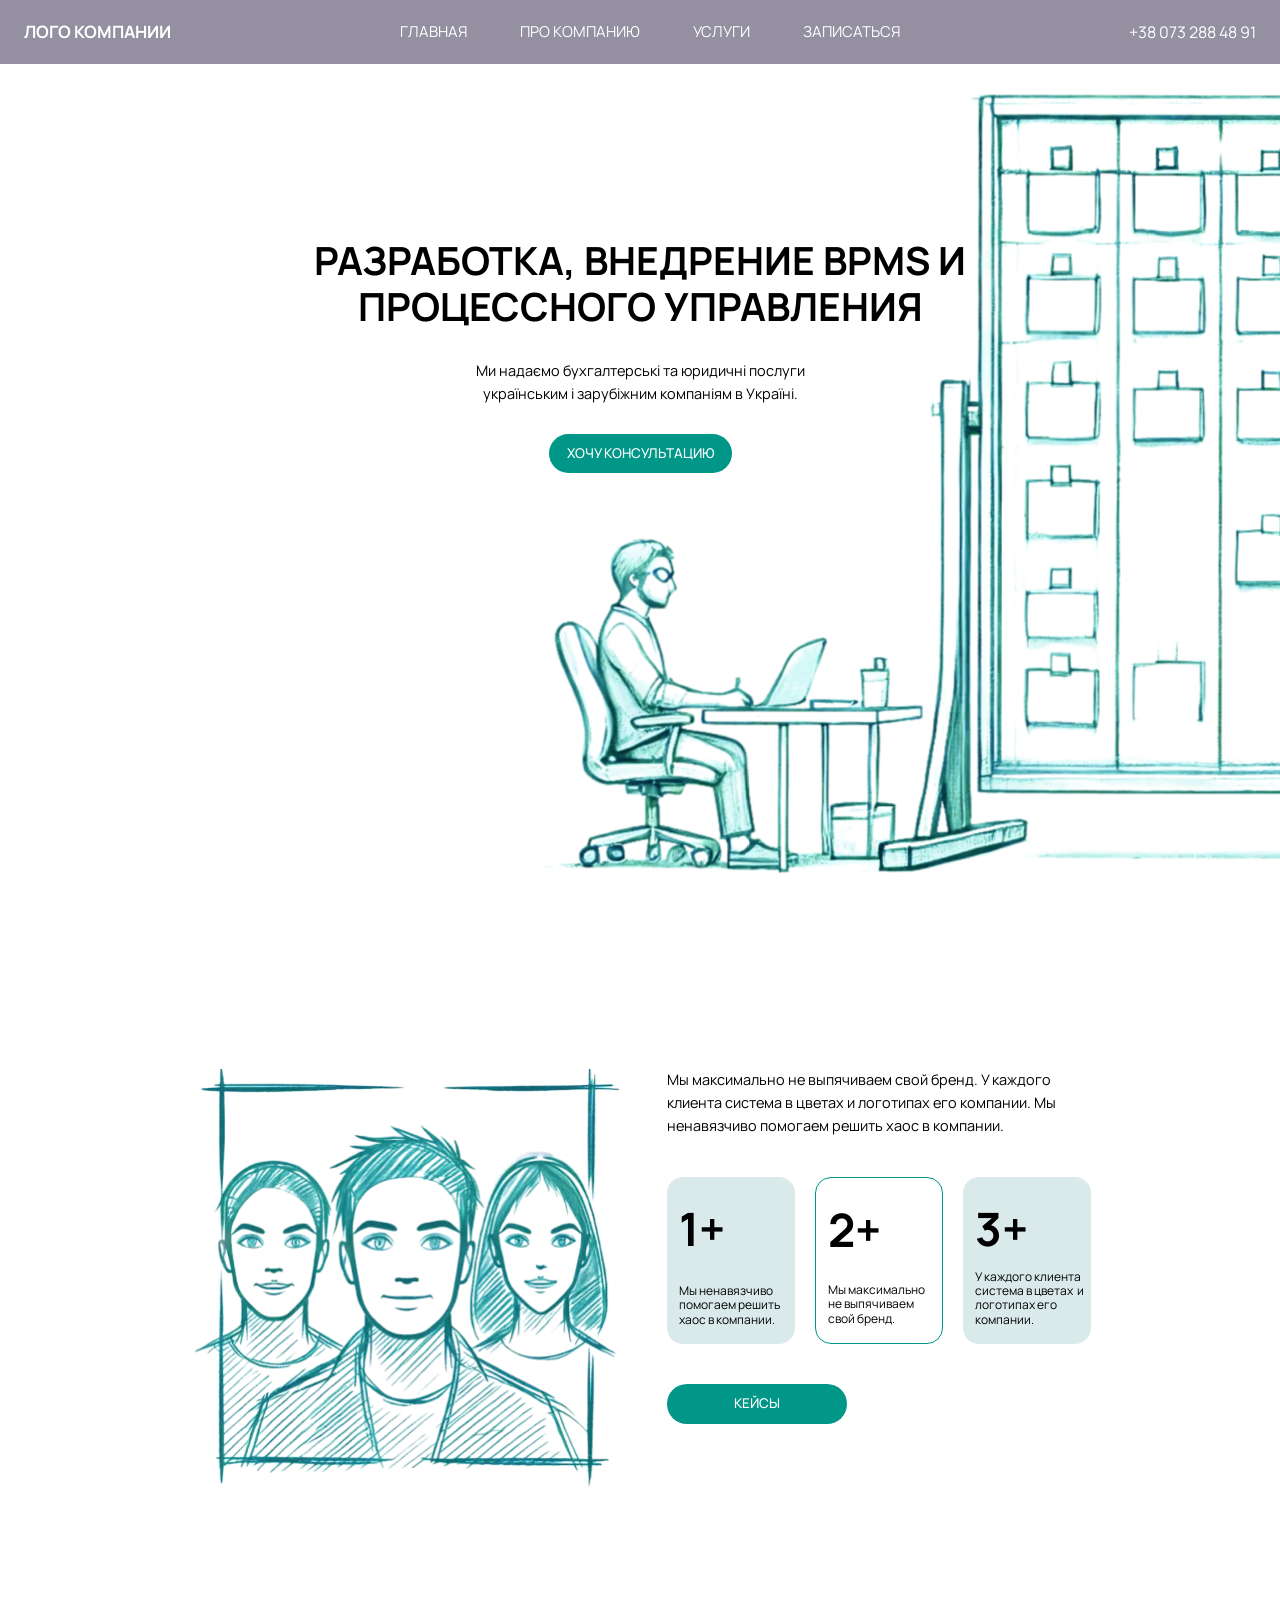
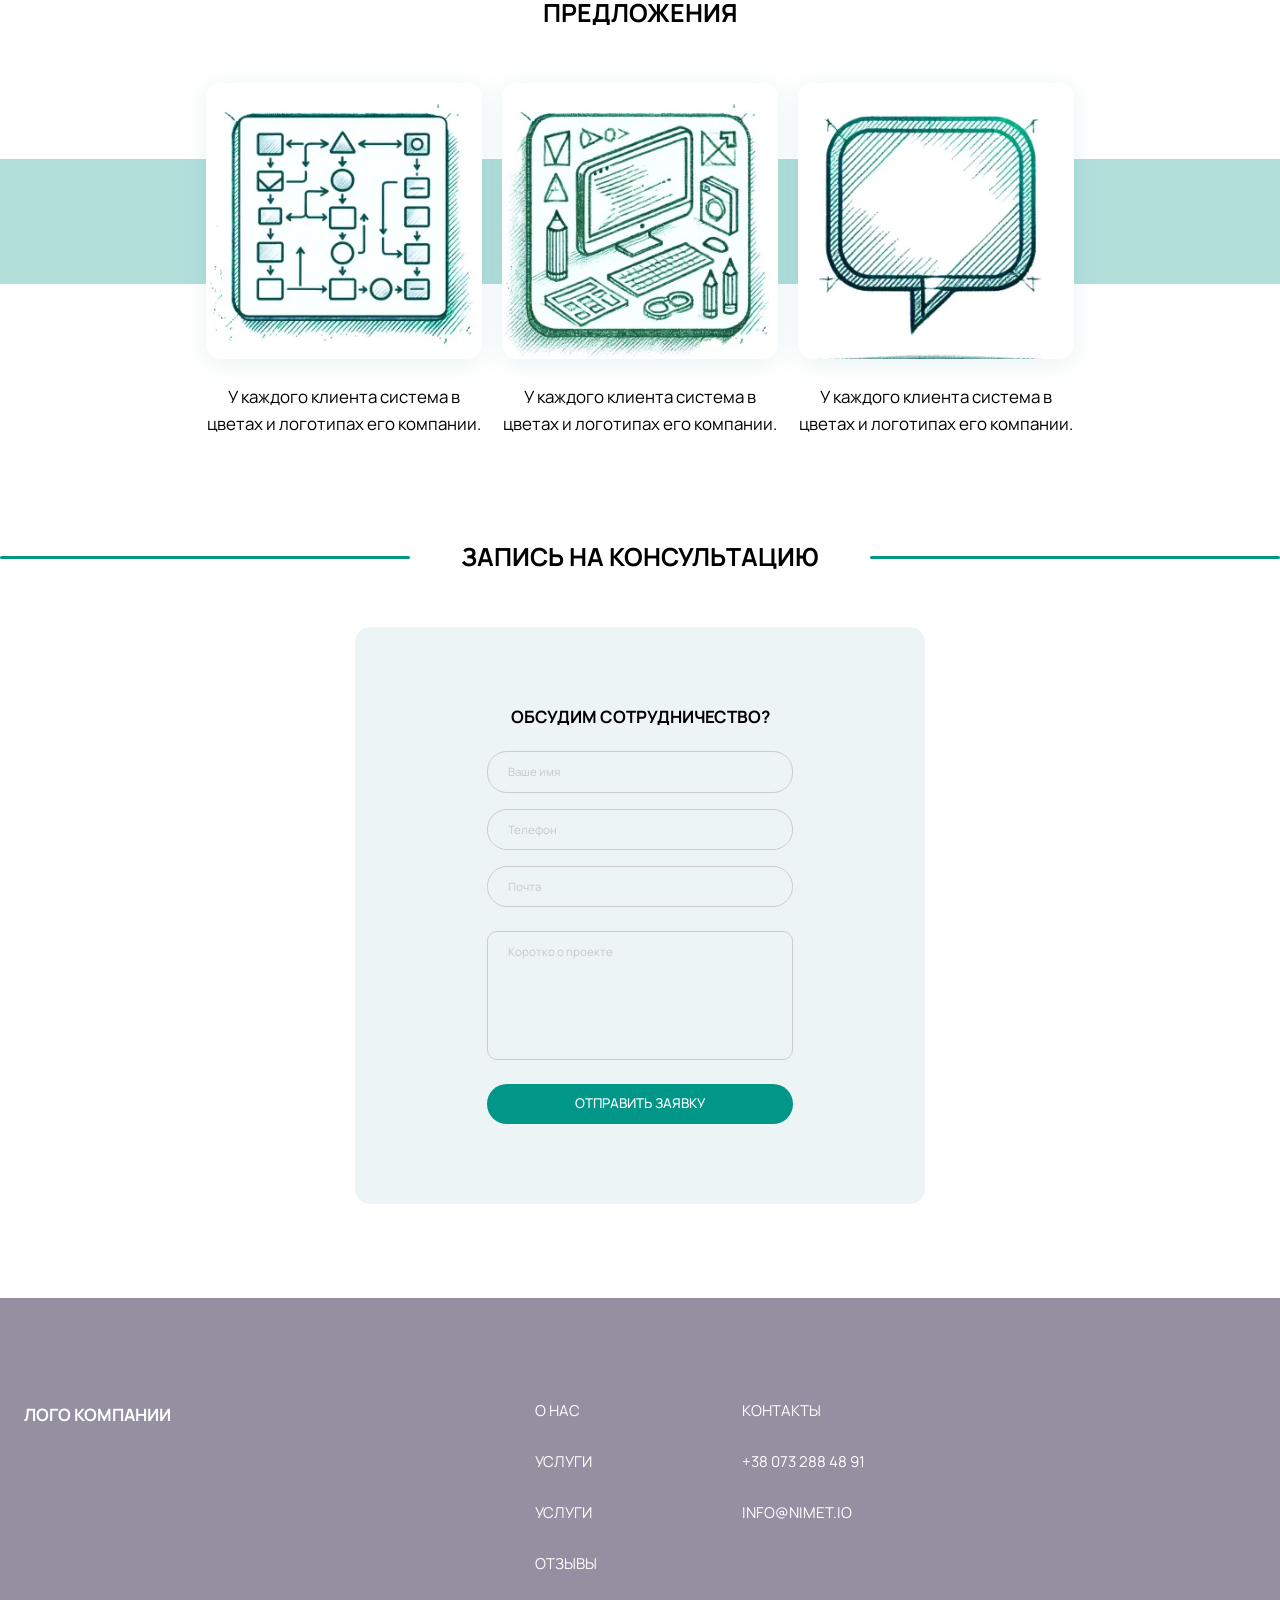
==== home.html @ 7af63a0a "Add files via upload" ====
<!DOCTYPE html>
<html lang="en">

<head>
	<title>Main</title>
	<meta charset="UTF-8">
	<meta name="format-detection" content="telephone=no">
	<style>
		body {
			opacity: 0;
		}
	</style>
	<link rel="stylesheet" href="css/style.min.css?_v=20241121204218">
	<link rel="shortcut icon" href="favicon.ico">
	<meta name="viewport" content="width=device-width, initial-scale=1.0">
</head>

<body>
	<div class="wrapper">
		<header class="header">
			<div class="header__container">
				<a href="home.html" class="header__logo">
					Лого компании
				</a>
				<div class="header__menu menu">
					<nav class="menu__body">
						<ul class="menu__list">
							<li class="menu__item"><a href="#" class="menu__link">Главная</a></li>
							<li class="menu__item"><a href="#" class="menu__link">про компанию</a></li>
							<li class="menu__item"><a href="#" class="menu__link">Услуги</a></li>
							<li class="menu__item"><a href="#" class="menu__link">Записаться</a></li>
						</ul>
						<div class="menu__contact">
							<div class="menu__title">Контакты</div>
							<a href="mailto:info@nimet.io" class="menu__email">info@nimet.io</a>
						</div>
					</nav>
				</div>
				<a data-da=".menu__contact,767.98 ,1" href="tel:380732884891" class="header__phone">
					+38 073 288 48 91
				</a>
				<button type="button" class="menu__icon icon-menu"><span></span></button>
			</div>
		</header>
		<main class="page">
			<section data-watch data-watch-once class="page__main main">
				<div class="main__container block_watch">
					<h1 class="main__title title">Разработка, внедрение BPMS и процессного управления</h1>
					<p class="main__text text">
						Ми надаємо бухгалтерські та юридичні послуги
						<span>українським і зарубіжним компаніям в Україні.</span>
					</p>
					<button type="button" class="main__button button">хочу консультацию</button>
				</div>
				<div class="main__image image_watch"></div>
			</section>
			<section class="page__about about">
				<div class="about__container">
					<h2 data-watch data-watch-once data-watch-margin="-200px" class="about__title title title--small title_watch title_watch_line">
						<span>Про компанию</span>
					</h2>
					<div class="about__body body-about">
						<div class="body-about__image">
							<img src="img/main/about/01.webp" class="body-about__picture" alt="Image">
						</div>
						<div class="body-about__content">
							<p class="body-about__text text">
								Мы максимально не выпячиваем свой бренд. У каждого клиента система в цветах и логотипах его компании. Мы ненавязчиво помогаем
								решить хаос в компании.
							</p>
							<div class="body-about__items">
								<div class="body-about__item item-about">
									<div class="item-about__value">1+</div>
									<div class="item-about__text">Мы ненавязчиво помогаем решить хаос в компании.</div>
								</div>
								<div class="body-about__item item-about item-about_border">
									<div class="item-about__value">2+</div>
									<div class="item-about__text">Мы максимально не выпячиваем свой бренд. </div>
								</div>
								<div class="body-about__item item-about">
									<div class="item-about__value">3+</div>
									<div class="item-about__text">У каждого клиента система в цветах  и логотипах его компании.</div>
								</div>
							</div>
							<button type="button" class="body-about__button button">Кейсы</button>
						</div>
					</div>
				</div>
			</section>
			<section class="page__offers offers">
				<div class="offers__container">
					<h2 data-watch data-watch-once data-watch-margin="-200px" class="offers__title title title--small title_watch"><span>предложения</span>
					</h2>
					<div class="offers__body body-offers">
						<div data-watch data-watch-once data-watch-margin="-200px" class="body-offers__item body-offers_watch body-offers_watch_1">
							<div class="body-offers__image">
								<img src="img/main/offers/01.webp" class="body-offers__picture" alt="Image">
							</div>
							<p class="body-offers__text text">
								У каждого клиента система в цветах и логотипах его компании.
							</p>
						</div>
						<div data-watch data-watch-once data-watch-margin="-200px" class="body-offers__item body-offers_watch body-offers_watch_2">
							<div class="body-offers__image body-offers__line">
								<img src="img/main/offers/02.webp" class="body-offers__picture" alt="Image">
							</div>
							<p class="body-offers__text text">
								У каждого клиента система в цветах и логотипах его компании.
							</p>
						</div>
						<div data-watch data-watch-once data-watch-margin="-200px" class="body-offers__item body-offers_watch body-offers_watch_3">
							<div class="body-offers__image">
								<img src="img/main/offers/03.webp" class="body-offers__picture" alt="Image">
							</div>
							<p class="body-offers__text text">
								У каждого клиента система в цветах и логотипах его компании.
							</p>
						</div>
					</div>
				</div>
			</section>
			<div class="page__consultation consultation">
				<div class="consultation__container">
					<h2 data-watch data-watch-once data-watch-margin="-200px" class="consultation__title title title--small title_watch title_watch_line">
						<span>зАПИСЬ НА
							КОНСУЛЬТАЦИЮ</span>
					</h2>
					<form data-no-validate data-ajax action="sendmail/sendmail.php" method="POST" class="consultation__form form-consultation">
						<h4 class="form-consultation__title">ОБСУДИМ cотрудничество?</h4>
						<input autocomplete="off" type="text" name="form[text]" placeholder="Ваше имя" class="form-consultation__input form-consultation__input_name input" required>
						<input autocomplete="off" type="tel" name="form[tel]" placeholder="Телефон" class="form-consultation__input input" required oninput="this.value = this.value.replace(/[^0-9+\-\(\)\s]/g, '')">
						<input autocomplete="off" type="email" name="form[email]" placeholder="Почта" required class="form-consultation__input form-consultation__input_email input">
						<textarea autocomplete="off" name="form[textarea]" placeholder="Коротко о проекте" class="form-consultation__input form-consultation__input_textarea input" required></textarea>
						<button type="submit" class="form-consultation__button button button--fw">
							<span class="form-consultation__button_pc">Отправить заявку</span>
							<span class="form-consultation__button_mob">кейсы</span>
						</button>
					</form>
					<div class="consultation__image">
						<img src="img/main/consultation/01.webp" class="consultation__picture" alt="Image">
					</div>
				</div>
			</div>
		</main>
		<footer class="footer">
			<div class="footer__container">
				<div class="footer__logo logo-footer">
					<a href="home.html" class="logo-footer__link">
						Лого компании
					</a>
				</div>
				<div class="footer__body">
					<div class="footer__items">
						<ul class="footer__list">
							<li class="footer__item"><a href="#" class="footer__link">О НАС</a></li>
							<li class="footer__item"><a href="#" class="footer__link">Услуги</a></li>
							<li class="footer__item"><a href="#" class="footer__link">Услуги</a></li>
							<li class="footer__item"><a href="#" class="footer__link">Отзывы</a></li>
						</ul>
					</div>
					<div class="footer__contact">
						<div class="footer__title">Контакты</div>
						<a href="tel:380732884891" class="footer__phone">+38 073 288 48 91</a>
						<a href="mailto:info@nimet.io" class="footer__email">info@nimet.io</a>
					</div>
				</div>
		</footer>
	</div>
	<script src="js/app.min.js?_v=20241121204218"></script>
	<script type="text/javascript">
		(function(d, s, u, e, p) {
			p = d.getElementsByTagName(s)[0], e = d.createElement(s), e.async = 1, e.src = u, p.parentNode.insertBefore(e, p);
		})(document, 'script', 'https://script.ringostat.com/v4/3a/3a6b6ccd4bcc8a1d8ac01cf2b8490607c4718f3a.js');
		var pw = function() {
			if (typeof(ringostatAnalytics) === "undefined") {
				setTimeout(pw, 100);
			} else {
				ringostatAnalytics.sendHit('pageview');
			}
		};
		pw();
	</script>
</body>

</html>
---- css/style.min.css ----
@import url(https://fonts.googleapis.com/css?family=Manrope:regular,500,700);*{padding:0;margin:0;border:0}*,*::after,*::before{box-sizing:border-box}*::after,*::before{display:inline-block}body,html{height:100%;min-width:320px}body{color:#000;line-height:1.2;font-family:Manrope,sans-serif;font-size:.9375rem;-ms-text-size-adjust:100%;-moz-text-size-adjust:100%;-webkit-text-size-adjust:100%;-webkit-font-smoothing:antialiased;-moz-osx-font-smoothing:grayscale}button,input,textarea{font-family:Manrope,sans-serif;font-size:inherit;line-height:inherit;color:inherit;background-color:rgba(0,0,0,0)}input,textarea{width:100%}label{display:inline-block}button,option,select{cursor:pointer}a{display:inline-block;color:inherit;text-decoration:none}ul li{list-style:none}img{vertical-align:top}h1,h2,h3,h4,h5,h6{font-weight:inherit;font-size:inherit}body{transition:opacity .01s}.lock body{overflow:hidden;touch-action:none;-ms-scroll-chaining:none;overscroll-behavior:none}.loaded body{opacity:1}.wrapper{min-height:100%;display:flex;flex-direction:column;overflow:hidden}@supports (overflow:clip){.wrapper{overflow:clip}}.wrapper>main{flex:1 1 auto}.wrapper>*{min-width:0}[class*=__container]{max-width:116rem;margin:0 auto;padding:0 1.5rem}[class*="--gc"]{display:grid;min-width:0;grid-template-columns:1.5rem 1fr minmax(auto,113rem) 1fr 1.5rem}[class*="--gc"]>*{min-width:0;grid-column:3/4}.button{display:inline-flex;justify-content:center;align-items:center;min-width:11.25rem;font-weight:500;line-height:1;text-transform:uppercase;text-align:center;white-space:nowrap;color:#fff;border-radius:6.25rem;background-color:#009688;padding:.8125rem 1.125rem;transition:background-color .3s}.button:hover{background-color:#004741}.button--fw{width:100%}input[type=email],input[type=tel],input[type=text],textarea{-webkit-appearance:none;appearance:none}.input{display:block;width:100%;border-radius:1.25rem;line-height:1.1538461538;border:1px solid #cdcdcd;caret-color:inherit;color:#000;padding:.8125rem 2rem .8125rem 1.25rem;transition:border .3s}.input::-webkit-input-placeholder{color:#c8c8c8}.input:-ms-input-placeholder{color:#c8c8c8}.input::-ms-input-placeholder{color:#c8c8c8}.input::placeholder{color:#c8c8c8}.input:hover{border:1px solid #009688}.input:hover::-webkit-input-placeholder{color:#009688}.input:hover:-ms-input-placeholder{color:#009688}.input:hover::-ms-input-placeholder{color:#009688}.input:hover::placeholder{color:#009688}.input:active,.input:focus{outline:1px solid #009688}.input[placeholder]:not([data-placeholder-nohiden])::-webkit-input-placeholder{-webkit-transition:opacity .3s ease 0s,color .3s ease 0s;transition:opacity .3s ease 0s,color .3s ease 0s}.input[placeholder]:not([data-placeholder-nohiden]):-ms-input-placeholder{-ms-transition:opacity .3s ease 0s,color .3s ease 0s;transition:opacity .3s ease 0s,color .3s ease 0s}.input[placeholder]:not([data-placeholder-nohiden])::-ms-input-placeholder{-ms-transition:opacity .3s ease 0s,color .3s ease 0s;transition:opacity .3s ease 0s,color .3s ease 0s}.input[placeholder]:not([data-placeholder-nohiden])::placeholder{transition:opacity .3s ease 0s,color .3s ease 0s}.input[placeholder]:not([data-placeholder-nohiden]):focus::-webkit-input-placeholder{opacity:0}.input[placeholder]:not([data-placeholder-nohiden]):focus:-ms-input-placeholder{opacity:0}.input[placeholder]:not([data-placeholder-nohiden]):focus::-ms-input-placeholder{opacity:0}.input[placeholder]:not([data-placeholder-nohiden]):focus::placeholder{opacity:0}textarea.input{resize:none;border-radius:.625rem}.icon-menu{display:none}.ibg{width:100%;height:100%;-o-object-fit:cover;object-fit:cover}.ibg--top{-o-object-position:top;object-position:top}.ibg--bottom{-o-object-position:bottom;object-position:bottom}.ibg--left{-o-object-position:left;object-position:left}.ibg--right{-o-object-position:right;object-position:right}.ibg--contain{-o-object-fit:contain;object-fit:contain}.title{font-weight:700;text-transform:uppercase;text-align:center;color:#000}.title_watch span{opacity:0;transition:opacity .4s ease-out 0s}.title_watch_line span{transition:opacity .4s ease-out .2s}.title_watch_line::after,.title_watch_line::before{width:0;transition:width .6s ease-out}.loaded .title_watch._watcher-view span{opacity:1}.loaded ._watcher-view .block_watch{-webkit-animation:animation-opacity .6s ease-out .4s forwards;animation:animation-opacity .6s ease-out .4s forwards}.loaded ._watcher-view .image_watch{-webkit-animation:animation-opacity .8s ease-out .2s forwards;animation:animation-opacity .8s ease-out .2s forwards}.body-offers_watch_1{position:relative;z-index:1}.loaded .body-offers_watch_1._watcher-view{-webkit-animation:animation-opacity .4s ease-out 0s forwards;animation:animation-opacity .4s ease-out 0s forwards}.loaded .body-offers_watch_2._watcher-view{-webkit-animation:animation-opacity .4s ease-out .2s forwards;animation:animation-opacity .4s ease-out .2s forwards}.body-offers_watch_3{position:relative;z-index:1}.loaded .body-offers_watch_3._watcher-view{-webkit-animation:animation-opacity .4s ease-out .4s forwards;animation:animation-opacity .4s ease-out .4s forwards}@-webkit-keyframes animation-opacity{0%{opacity:0}100%{opacity:1}}@keyframes animation-opacity{0%{opacity:0}100%{opacity:1}}.text{text-align:center;color:#000}.our-cases{position:relative;margin-top:4rem}.our-cases__container{max-width:93.25rem}.item-our-cases{display:flex;align-items:center}.item-our-cases::before{content:"";position:absolute;width:100%;left:0;background:#edf4f5;z-index:-1}.item-our-cases__title{position:relative;text-align:start;padding-bottom:.625rem}.item-our-cases__title::before{content:"";position:absolute;width:75.685%;height:.1875rem;bottom:0;left:0;background:#009688}.item-our-cases__name{line-height:1.58678;color:#000}.item-our-cases__text{max-width:17.9375rem;line-height:1.58678;color:#000}.our-partners{position:relative;margin-top:4rem}.our-partners__body{display:grid;grid-template-columns:repeat(auto-fit,minmax(25rem,1fr))}.our-partners__image{position:relative;padding-top:40.5660377358%}.our-partners__picture{position:absolute;width:100%;height:100%;top:0;left:0;-o-object-fit:cover;object-fit:cover}.header{z-index:10;position:fixed;width:100%;top:0;left:0;background:#9490a1}.header__container{min-height:4rem;display:flex;align-items:center;justify-content:space-between;gap:1.5rem;padding-top:1.25rem;padding-bottom:1.25rem}.header__logo{z-index:2;position:relative;white-space:nowrap;font-weight:700;font-size:1.0625rem;line-height:1.17647;text-transform:uppercase;color:#fff}.header__phone{white-space:nowrap;font-size:1rem;line-height:1.40625;text-transform:uppercase;color:#fff;transition:color .3s}.header__phone:hover{color:#05ffe8}.menu__list{display:flex;align-items:center;justify-content:center;flex-wrap:wrap;row-gap:.5rem}.menu__link{font-size:.9375rem;line-height:1.4666666667;text-transform:uppercase;color:#fff;transition:color .3s}.menu__link:hover{color:#05ffe8}.menu__contact{display:none}.menu__title{font-size:.9375rem;line-height:.7333333333;text-transform:uppercase;color:#000}.menu__email{font-size:.9375rem;line-height:.7333333333;text-transform:uppercase;color:#000;transition:color .3s}.menu__email:hover{color:#05ffe8}.footer{background:#9490a1;padding-top:6.6875rem}.footer__container{display:flex;align-items:flex-start}.footer__logo{white-space:nowrap;font-weight:700;font-size:1.0625rem;line-height:1.17647;text-transform:uppercase;color:#fff}.footer__body{display:flex;align-items:flex-start}.footer__list{display:flex;flex-direction:column;gap:2.5rem}.footer__item{line-height:.7333333333}.footer__link{font-size:.9375rem;text-transform:uppercase;color:#fff;line-height:.7333333333;transition:color .3s}.footer__link:hover{color:#05ffe8}.footer__contact{display:flex;flex-direction:column;gap:2.5rem}.footer__title{font-size:.9375rem;text-transform:uppercase;color:#fff;line-height:.7333333333}.footer__phone{font-size:.9375rem;text-transform:uppercase;color:#fff;line-height:.7333333333;transition:color .3s}.footer__phone:hover{color:#05ffe8}.footer__email{font-size:.9375rem;text-transform:uppercase;color:#fff;line-height:.7333333333;transition:color .3s}.footer__email:hover{color:#05ffe8}.main{position:relative;margin-top:4rem}.main__image{opacity:0;position:absolute;bottom:0;background:url(../img/main/main/bg.webp) no-repeat center center/cover}.main__container{opacity:0;z-index:2;position:relative;display:flex;flex-direction:column;align-items:center}.main__title{max-width:54.375rem}.main__text{max-width:22.3125rem}.about{position:relative}.about__container{max-width:59.75rem}.about__title{display:flex;justify-content:center;align-items:center}.about__title::after,.about__title::before{position:absolute;content:"";height:.1875rem;border-radius:.125rem;background-color:#009688;z-index:-1}.about__title._watcher-view::after,.about__title._watcher-view::before{width:33.854%}.about__title::before{left:0}.about__title::after{right:0}.body-about{display:flex}.body-about__image{position:relative}.body-about__picture{position:absolute;width:100%;height:100%;top:0;left:0;-o-object-fit:contain;object-fit:contain}.body-about__text:not(:last-child){margin-bottom:2.5rem}.body-about__items{display:flex}.body-about__items:not(:last-child){margin-bottom:2.5rem}.item-about{flex:0 1 8rem;min-height:10.3125rem;display:flex;flex-direction:column;justify-content:space-between;border-radius:1rem;background-color:#daeaeb;padding:1.5rem .4375rem 1.0625rem .75rem;transition:background-color .3s}.item-about:hover{background-color:#009688}.item-about:hover .item-about__value{color:#fff}.item-about:hover .item-about__text{color:#fff}.item-about_border{background-color:#fff;border:1px solid #009688}.item-about__value{font-weight:700;font-size:2.875rem;text-transform:uppercase;color:#000;transition:color .3s}.item-about__value:not(:last-child){margin-bottom:.8125rem}.item-about__text{font-size:.75rem;color:#000;transition:color .3s}.offers{position:relative}.offers__container{max-width:59.75rem}.body-offers{display:flex;justify-content:center;flex-wrap:wrap;-webkit-column-gap:1.25rem;-moz-column-gap:1.25rem;column-gap:1.25rem;row-gap:2.5rem}.body-offers__item{opacity:0;flex:0 0 17.25rem}.body-offers__image{border-radius:.9375rem;box-shadow:0 4px 27px 0 rgba(0,150,136,.1)}.body-offers__line{display:flex;align-items:center}.body-offers__line::after,.body-offers__line::before{content:"";position:absolute;width:50%;height:7.8125rem;background-color:#b3dfdb;z-index:-1}.body-offers__line::after{right:0}.body-offers__line::before{left:0}.body-offers__picture{width:17.25rem;height:17.25rem;border-radius:.9375rem}.body-offers__text{line-height:1.2}.consultation{position:relative}.consultation__container{max-width:38.625rem}.consultation__title{display:flex;justify-content:center;align-items:center}.consultation__title::after,.consultation__title::before{position:absolute;content:"";height:.1875rem;border-radius:.125rem;background-color:#009688;z-index:-1}.consultation__title._watcher-view::after,.consultation__title._watcher-view::before{width:32%}.consultation__title::before{left:0}.consultation__title::after{right:0}.consultation__image{display:none}.form-consultation{max-width:35.625rem;display:flex;flex-direction:column;align-items:center;border-radius:.9375rem;background:#edf4f5;padding:5rem 2.5rem}.form-consultation__title{font-weight:700;line-height:1.2;text-transform:uppercase;text-align:center;color:#000}@media (min-width:29.99875em){.body-about__items{flex-wrap:wrap}}@media (min-width:47.99875em){.text{line-height:1.58678}.item-our-cases__image{flex:0 1 45.25rem;position:relative;padding-top:32.8947368421%}.item-our-cases__picture{position:absolute;width:100%;height:100%;top:0;left:0;-o-object-fit:cover;object-fit:cover;border-radius:1.25rem}.item-our-cases__body{flex:0 1 34.375rem}.our-partners__title{display:flex;justify-content:center;align-items:center}.our-partners__title::after,.our-partners__title::before{position:absolute;content:"";width:33.854%;height:.1875rem;border-radius:.125rem;background-color:#009688;z-index:-1}.our-partners__title::before{left:0}.our-partners__title::after{right:0}.footer__container{justify-content:space-between}.footer__body{flex:0 1 63.6875rem}.logo-footer{flex:0 1 32.3125rem}.body-about__image{padding-top:47.5717439294%;flex:0 1 28.625rem}.body-about__content{padding-top:1.0625rem;flex:0 1 26.6875rem}.body-about__text{text-align:start;line-height:1.6}.form-consultation__button_mob{display:none}}@media (min-width:47.99875em)and (min-width:113em){.body-about__content{padding-top:1.0625rem}}@media (min-width:113.5em){.menu__list{-webkit-column-gap:5.75rem;-moz-column-gap:5.75rem;column-gap:5.75rem}}@media (min-width:62em){.body-about{gap:1.5rem}.body-about__items{gap:1.25rem}.form-consultation__title{font-size:1.0625rem}.form-consultation__title:not(:last-child){margin-bottom:1.5rem}.form-consultation__input{max-width:19.125rem}.form-consultation__input:not(:last-child){margin-bottom:1rem}.form-consultation__input_email:not(:last-child){margin-bottom:1.5rem}.form-consultation__input_textarea{min-height:8.0625rem}.form-consultation__input_textarea:not(:last-child){margin-bottom:1.5rem}.form-consultation__button{max-width:19.125rem}}@media (min-width:113em){.button{font-size:.9375rem}.input{font-size:.8125rem}.title{font-size:3.375rem}.title--small{font-size:1.875rem}.title--small:not(:last-child){margin-bottom:4.375rem}.text{font-size:.9375rem}.our-cases{padding-top:8.4375rem}.our-cases{padding-bottom:8.125rem}.our-cases__title:not(:last-child){margin-bottom:5rem}.item-our-cases{gap:10.375rem}.item-our-cases:not(:last-child){margin-bottom:5rem}.item-our-cases::before{height:26.3125rem}.item-our-cases__body{padding-top:1.5625rem}.item-our-cases__title{font-size:2.875rem}.item-our-cases__title:not(:last-child){margin-bottom:.625rem}.item-our-cases__name{font-size:.9375rem}.item-our-cases__name:not(:last-child){margin-bottom:2.875rem}.item-our-cases__text{font-size:.9375rem}.our-partners{padding-top:8.4375rem}.our-partners{padding-bottom:8.125rem}.our-partners__title:not(:last-child){margin-bottom:5.5625rem}.our-partners__body{gap:1.25rem}.our-partners__picture{border-radius:1.25rem}.footer{padding-bottom:10.9375rem}.footer__container{gap:14.1875rem}.footer__body{gap:14.1875rem}.main{padding-top:15.625rem}.main{height:62.4375rem}.main__image{width:61.5625rem}.main__image{height:60.125rem}.main__image{right:.0000000625rem}.main__title:not(:last-child){margin-bottom:2.5rem}.main__text:not(:last-child){margin-bottom:2.5rem}.about{padding-top:8.125rem}.about{padding-bottom:8.125rem}.offers{padding-bottom:8.125rem}.body-offers__image:not(:last-child){margin-bottom:1.875rem}.body-offers__text{font-size:1.25rem}.consultation{padding-bottom:8.125rem}}@media (max-width:62em){.item-our-cases__body{padding-top:.0000000625rem}}@media (max-width:48em){.button{font-size:.75rem}.input{font-size:.625rem}.title{font-size:1.5rem}.title--small{font-size:1.25rem}.title--small:not(:last-child){margin-bottom:2.5rem}.text{font-size:.875rem}.our-cases{padding-top:5rem}.our-cases{padding-bottom:5rem}.our-cases__title:not(:last-child){margin-bottom:2.5rem}.item-our-cases{gap:1.25rem}.item-our-cases:not(:last-child){margin-bottom:2.5rem}.item-our-cases::before{height:13.75rem}.item-our-cases__title{font-size:1.5rem}.item-our-cases__title:not(:last-child){margin-bottom:1.0625rem}.item-our-cases__name{font-size:.875rem}.item-our-cases__name:not(:last-child){margin-bottom:1.25rem}.item-our-cases__text{font-size:.875rem}.our-partners{padding-top:5rem}.our-partners{padding-bottom:5rem}.our-partners__title:not(:last-child){margin-bottom:2.5rem}.our-partners__body{gap:.625rem}.our-partners__picture{border-radius:.625rem}.menu__list{-webkit-column-gap:1rem;-moz-column-gap:1rem;column-gap:1rem}.footer{padding-bottom:9.125rem}.footer__container{gap:4.125rem}.footer__body{gap:4.125rem}.main__title:not(:last-child){margin-bottom:1rem}.main__text:not(:last-child){margin-bottom:1.1875rem}.about{padding-top:5rem}.about{padding-bottom:5rem}.body-about{gap:.75rem}.body-about__items{gap:.625rem}.offers{padding-bottom:5rem}.body-offers__image:not(:last-child){margin-bottom:1.25rem}.body-offers__text{font-size:.875rem}.consultation{padding-bottom:3.75rem}}@media (max-width:30em){.main{padding-top:3.625rem}.main{height:32.5rem}.main__image{width:32.0625rem}.main__image{height:31.25rem}.main__image{right:-9.375rem}.form-consultation__title{font-size:.875rem}.form-consultation__title:not(:last-child){margin-bottom:.875rem}.form-consultation__input{max-width:9.5625rem}.form-consultation__input:not(:last-child){margin-bottom:.625rem}.form-consultation__input_email:not(:last-child){margin-bottom:.625rem}.form-consultation__input_textarea{min-height:4.375rem}.form-consultation__input_textarea:not(:last-child){margin-bottom:1.25rem}.form-consultation__button{max-width:9.5625rem}}@media (max-width:87.49875em){.our-partners__body{grid-template-columns:repeat(auto-fit,minmax(18.75rem,1fr))}}@media (max-width:74.99875em){.main__title{max-width:46.25rem}}@media (max-width:61.99875em){.title_watch_line::after,.title_watch_line::before{transition:width .4s ease-out}.our-partners__body{grid-template-columns:repeat(auto-fit,minmax(12.5rem,1fr))}.main__title{max-width:36.25rem}.consultation__title._watcher-view::after,.consultation__title._watcher-view::before{width:26%}}@media (max-width:47.99875em){.button{min-width:9.375rem;line-height:1.25;padding:.625rem .5625rem}.input{line-height:.8;border-radius:.6875rem;padding:.4375rem 1.0625rem .4375rem .6875rem}.menu__body{display:flex;flex-direction:column;justify-content:space-between;row-gap:2.5rem;position:fixed;width:100%;height:100%;left:100%;top:0;overflow:auto;padding:9rem 1.5rem 5rem 1.5rem;background-color:#fff;transition:left .3s}.menu__body::before{content:"";position:fixed;width:100%;height:4rem;left:100%;top:0;transition:left .3s;z-index:2;background:#009688}.menu-open .menu__body{left:0}.menu-open .menu__body::before{left:0}.menu__list{flex-direction:column}.icon-menu{display:block;position:relative;width:1.5rem;height:1rem;z-index:5}.icon-menu span,.icon-menu::after,.icon-menu::before{content:"";transition:all .3s ease 0s;right:0;position:absolute;width:100%;height:.125rem;background-color:#fff;border-radius:.125rem}.icon-menu::before{top:0}.icon-menu::after{bottom:0}.icon-menu span{top:calc(50% - .0625rem)}.menu-open .icon-menu span{width:0}.menu-open .icon-menu::before{top:calc(50% - .0625rem);-webkit-transform:rotate(-45deg);transform:rotate(-45deg)}.menu-open .icon-menu::after{bottom:calc(50% - .0625rem);-webkit-transform:rotate(45deg);transform:rotate(45deg)}.title_watch_line span{transition:opacity .4s ease-out 0s}.body-offers_watch{position:relative;z-index:1}.loaded .body-offers_watch._watcher-view{-webkit-animation:animation-opacity .4s ease-out 0s forwards;animation:animation-opacity .4s ease-out 0s forwards}.item-our-cases{flex-direction:column}.item-our-cases::before{height:7.5625rem;-webkit-transform:translateY(2.25rem);transform:translateY(2.25rem)}.item-our-cases__picture{border-radius:.625rem;width:19.5rem;height:11.5625rem}.item-our-cases__title::before{width:100%}.item-our-cases__title{line-height:.7916666667}.item-our-cases__name{line-height:.7142857143}.item-our-cases__text{line-height:1.5}.our-partners__body{grid-template-columns:repeat(auto-fit,minmax(9.375rem,1fr))}.our-partners__image{padding-top:49.0066225166%}.header__phone{font-size:.9375rem;color:#000;line-height:.7333333333}.menu__list{row-gap:2.5rem}.menu__item{line-height:.75}.menu__link{font-size:1.25rem;line-height:.75;color:#000}.menu__contact{display:flex;flex-direction:column;align-items:center;row-gap:1.25rem}.footer__container{flex-direction:column;align-items:center}.footer__body{flex-direction:column;align-items:center}.footer__items{display:none}.footer__contact{align-items:center}.footer__title{text-align:center}.footer__phone{text-align:center}.footer__email{text-align:center}.about__title._watcher-view::after,.about__title._watcher-view::before{width:28%}.body-about{flex-direction:column-reverse;gap:2.5rem;align-items:center}.body-about__image{width:20.75rem;height:20.6875rem}.body-about__content{display:flex;flex-direction:column;align-items:center}.body-about__text{max-width:19.0625rem}.body-about__items{justify-content:center;gap:1.1875rem;overflow-x:scroll;overflow-y:hidden;-webkit-overflow-scrolling:touch;scrollbar-width:none;margin:0 -1.5rem;padding:0 1.5rem}.body-about__button{max-width:9.4375rem}.item-about{flex:0 0 8.0625rem}.body-offers__line::after,.body-offers__line::before{height:8.875rem}.body-offers__picture{width:19.5rem;height:19.5rem;border-radius:1rem}.consultation__title._watcher-view::after,.consultation__title._watcher-view::before{width:10%}.consultation__image{display:flex;justify-content:center}.form-consultation{padding:2.5rem}.form-consultation:not(:last-child){margin-bottom:2.5rem}.form-consultation__title{line-height:.7857142857}.form-consultation__button_pc{display:none}}@media (max-width:47.99875em)and (any-hover:none){.icon-menu{cursor:default}}@media (max-width:29.99875em){.main__container{align-items:flex-start}.main__title{max-width:13.75rem;text-align:start}.main__text{max-width:13.75rem;text-align:start}.main__text span{display:none}.about__title._watcher-view::after,.about__title._watcher-view::before{width:21.388%}.body-about__items{justify-content:start}.consultation__title._watcher-view::after,.consultation__title._watcher-view::before{width:7.222%}}@media (min-width:48em)and (max-width:113em){.button{font-size:clamp(.75rem ,.6115384615rem + .2884615385vw ,.9375rem)}.input{font-size:clamp(.625rem ,.4865384615rem + .2884615385vw ,.8125rem)}.title{font-size:clamp(1.5rem ,.1153846154rem + 2.8846153846vw ,3.375rem)}.title--small{font-size:clamp(1.25rem ,.7884615385rem + .9615384615vw ,1.875rem)}.title--small:not(:last-child){margin-bottom:clamp(2.5rem ,1.1153846154rem + 2.8846153846vw ,4.375rem)}.text{font-size:clamp(.875rem ,.8288461538rem + .0961538462vw ,.9375rem)}.our-cases{padding-top:clamp(5rem ,2.4615384615rem + 5.2884615385vw ,8.4375rem)}.our-cases{padding-bottom:clamp(5rem ,2.6923076923rem + 4.8076923077vw ,8.125rem)}.our-cases__title:not(:last-child){margin-bottom:clamp(2.5rem ,.6538461538rem + 3.8461538462vw ,5rem)}.item-our-cases{gap:clamp(1.25rem ,-5.4884615385rem + 14.0384615385vw ,10.375rem)}.item-our-cases:not(:last-child){margin-bottom:clamp(2.5rem ,.6538461538rem + 3.8461538462vw ,5rem)}.item-our-cases::before{height:clamp(13.75rem ,4.4730769231rem + 19.3269230769vw ,26.3125rem)}.item-our-cases__title{font-size:clamp(1.5rem ,.4846153846rem + 2.1153846154vw ,2.875rem)}.item-our-cases__title:not(:last-child){margin-bottom:clamp(.625rem ,1.3855769231rem + -.6730769231vw ,1.0625rem)}.item-our-cases__name{font-size:clamp(.875rem ,.8288461538rem + .0961538462vw ,.9375rem)}.item-our-cases__name:not(:last-child){margin-bottom:clamp(1.25rem ,.05rem + 2.5vw ,2.875rem)}.item-our-cases__text{font-size:clamp(.875rem ,.8288461538rem + .0961538462vw ,.9375rem)}.our-partners{padding-top:clamp(5rem ,2.4615384615rem + 5.2884615385vw ,8.4375rem)}.our-partners{padding-bottom:clamp(5rem ,2.6923076923rem + 4.8076923077vw ,8.125rem)}.our-partners__title:not(:last-child){margin-bottom:clamp(2.5rem ,.2384615385rem + 4.7115384615vw ,5.5625rem)}.our-partners__body{gap:clamp(.625rem ,.1634615385rem + .9615384615vw ,1.25rem)}.our-partners__picture{border-radius:clamp(.625rem ,.1634615385rem + .9615384615vw ,1.25rem)}.footer{padding-bottom:clamp(9.125rem ,7.7865384615rem + 2.7884615385vw ,10.9375rem)}.footer__container{gap:clamp(4.125rem ,-3.3057692308rem + 15.4807692308vw ,14.1875rem)}.footer__body{gap:clamp(4.125rem ,-3.3057692308rem + 15.4807692308vw ,14.1875rem)}.main__title:not(:last-child){margin-bottom:clamp(1rem ,-.1076923077rem + 2.3076923077vw ,2.5rem)}.main__text:not(:last-child){margin-bottom:clamp(1.1875rem ,.2182692308rem + 2.0192307692vw ,2.5rem)}.about{padding-top:clamp(5rem ,2.6923076923rem + 4.8076923077vw ,8.125rem)}.about{padding-bottom:clamp(5rem ,2.6923076923rem + 4.8076923077vw ,8.125rem)}.offers{padding-bottom:clamp(5rem ,2.6923076923rem + 4.8076923077vw ,8.125rem)}.body-offers__image:not(:last-child){margin-bottom:clamp(1.25rem ,.7884615385rem + .9615384615vw ,1.875rem)}.body-offers__text{font-size:clamp(.875rem ,.5980769231rem + .5769230769vw ,1.25rem)}.consultation{padding-bottom:clamp(3.75rem ,.5192307692rem + 6.7307692308vw ,8.125rem)}}@media (min-width:62em)and (max-width:113em){.item-our-cases__body{padding-top:clamp(.0000000625rem ,-1.8995096654rem + 3.0637253676vw ,1.5625rem)}}@media (min-width:48em)and (max-width:113.5em){.menu__list{-webkit-column-gap:clamp(1rem ,-2.4809160305rem + 7.2519083969vw ,5.75rem);-moz-column-gap:clamp(1rem ,-2.4809160305rem + 7.2519083969vw ,5.75rem);column-gap:clamp(1rem ,-2.4809160305rem + 7.2519083969vw ,5.75rem)}}@media (min-width:30em)and (max-width:113em){.main{padding-top:clamp(3.625rem ,-.7123493976rem + 14.4578313253vw ,15.625rem)}.main{height:clamp(32.5rem ,21.6792168675rem + 36.0692771084vw ,62.4375rem)}.main__image{width:clamp(32.0625rem ,21.3998493976rem + 35.5421686747vw ,61.5625rem)}.main__image{height:clamp(31.25rem ,20.813253012rem + 34.7891566265vw ,60.125rem)}.main__image{right:clamp(-9.375rem ,-12.7635542395rem + 11.2951807982vw ,.0000000625rem)}}@media (min-width:48em)and (max-width:62em){.body-about{gap:clamp(.75rem ,-1.8214285714rem + 5.3571428571vw ,1.5rem)}.body-about__items{gap:clamp(.625rem ,-1.5178571429rem + 4.4642857143vw ,1.25rem)}}@media (min-width:47.99875em)and (min-width:62em)and (max-width:113em){.body-about__content{padding-top:clamp(.0000000625rem ,-1.2916665282rem + 2.0833332108vw ,1.0625rem)}}@media (min-width:47.99875em)and (max-width:62em){.body-about__content{padding-top:.0000000625rem}}@media (min-width:30em)and (max-width:62em){.form-consultation__title{font-size:clamp(.875rem ,.69921875rem + .5859375vw ,1.0625rem)}.form-consultation__title:not(:last-child){margin-bottom:clamp(.875rem ,.2890625rem + 1.953125vw ,1.5rem)}.form-consultation__input{max-width:clamp(9.5625rem ,.59765625rem + 29.8828125vw ,19.125rem)}.form-consultation__input:not(:last-child){margin-bottom:clamp(.625rem ,.2734375rem + 1.171875vw ,1rem)}.form-consultation__input_email:not(:last-child){margin-bottom:clamp(.625rem ,-.1953125rem + 2.734375vw ,1.5rem)}.form-consultation__input_textarea{min-height:clamp(4.375rem ,.91796875rem + 11.5234375vw ,8.0625rem)}.form-consultation__input_textarea:not(:last-child){margin-bottom:clamp(1.25rem ,1.015625rem + .78125vw ,1.5rem)}.form-consultation__button{max-width:clamp(9.5625rem ,.59765625rem + 29.8828125vw ,19.125rem)}}
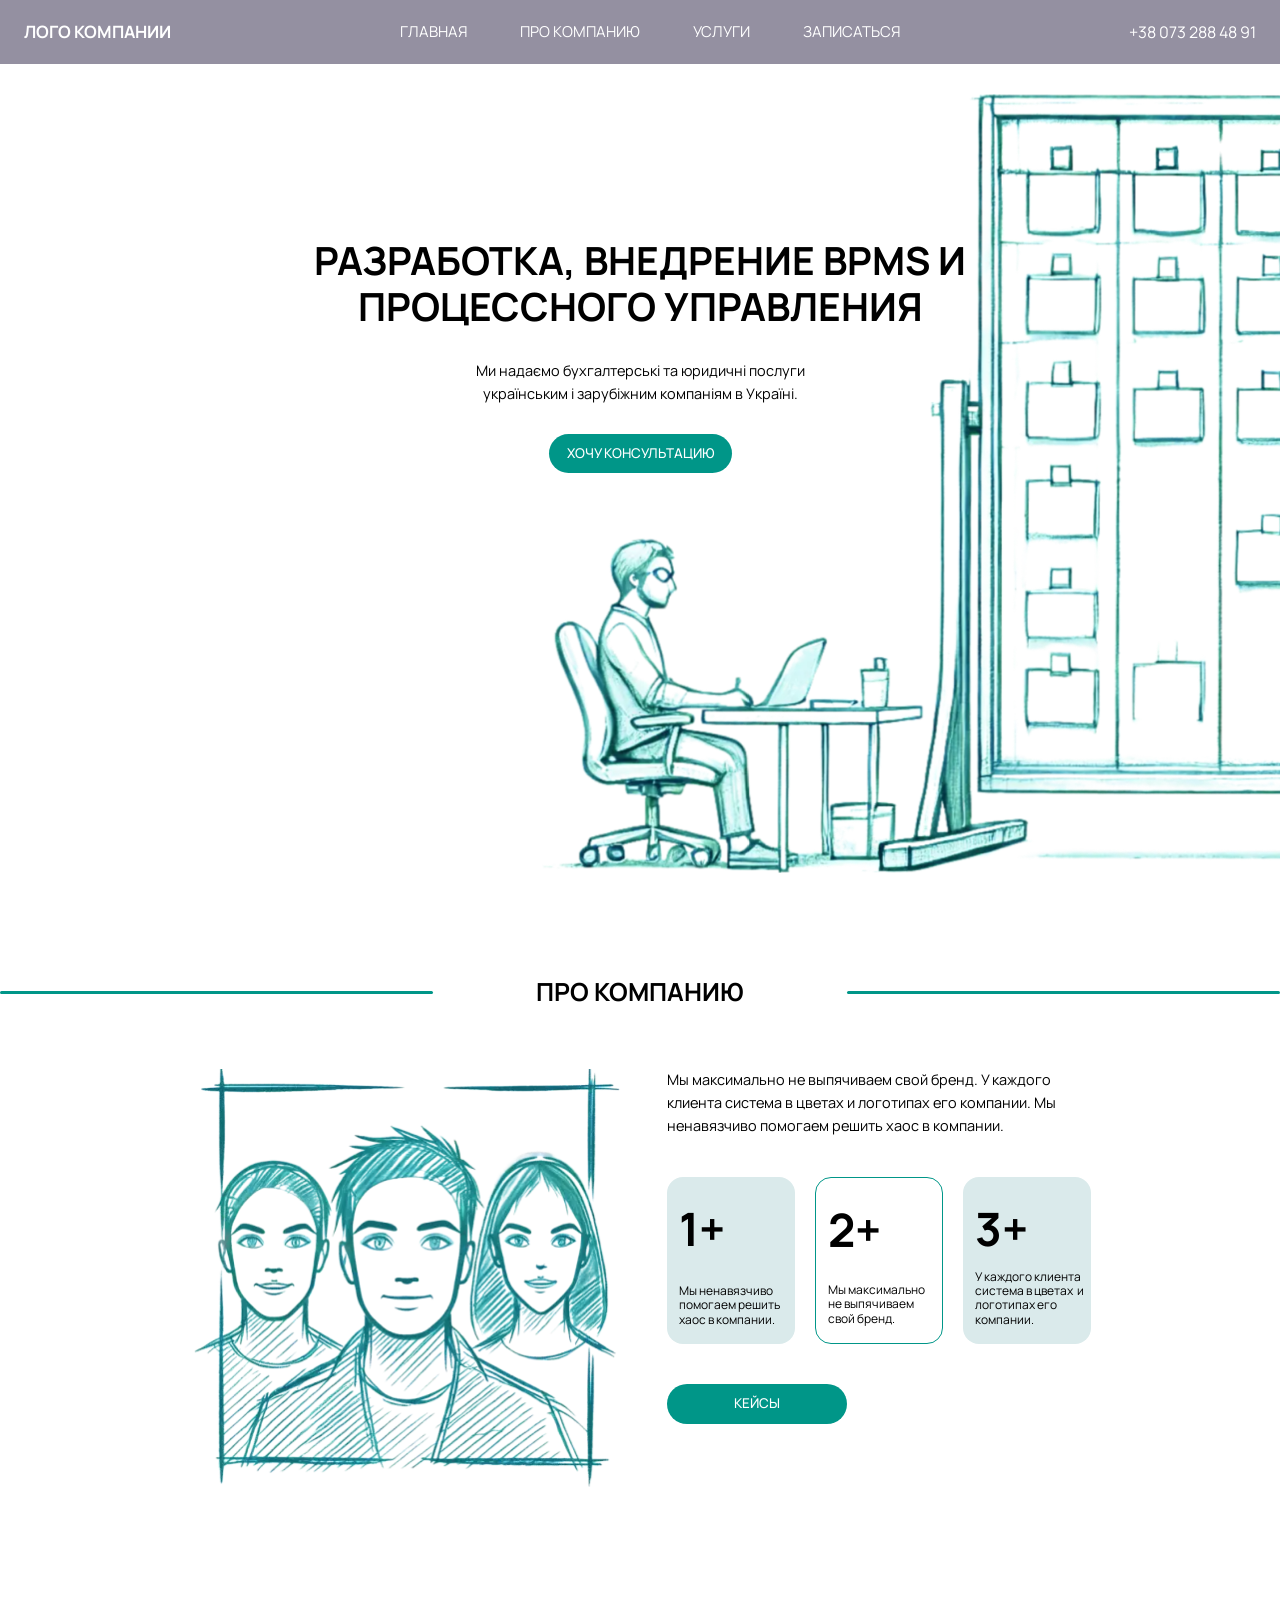
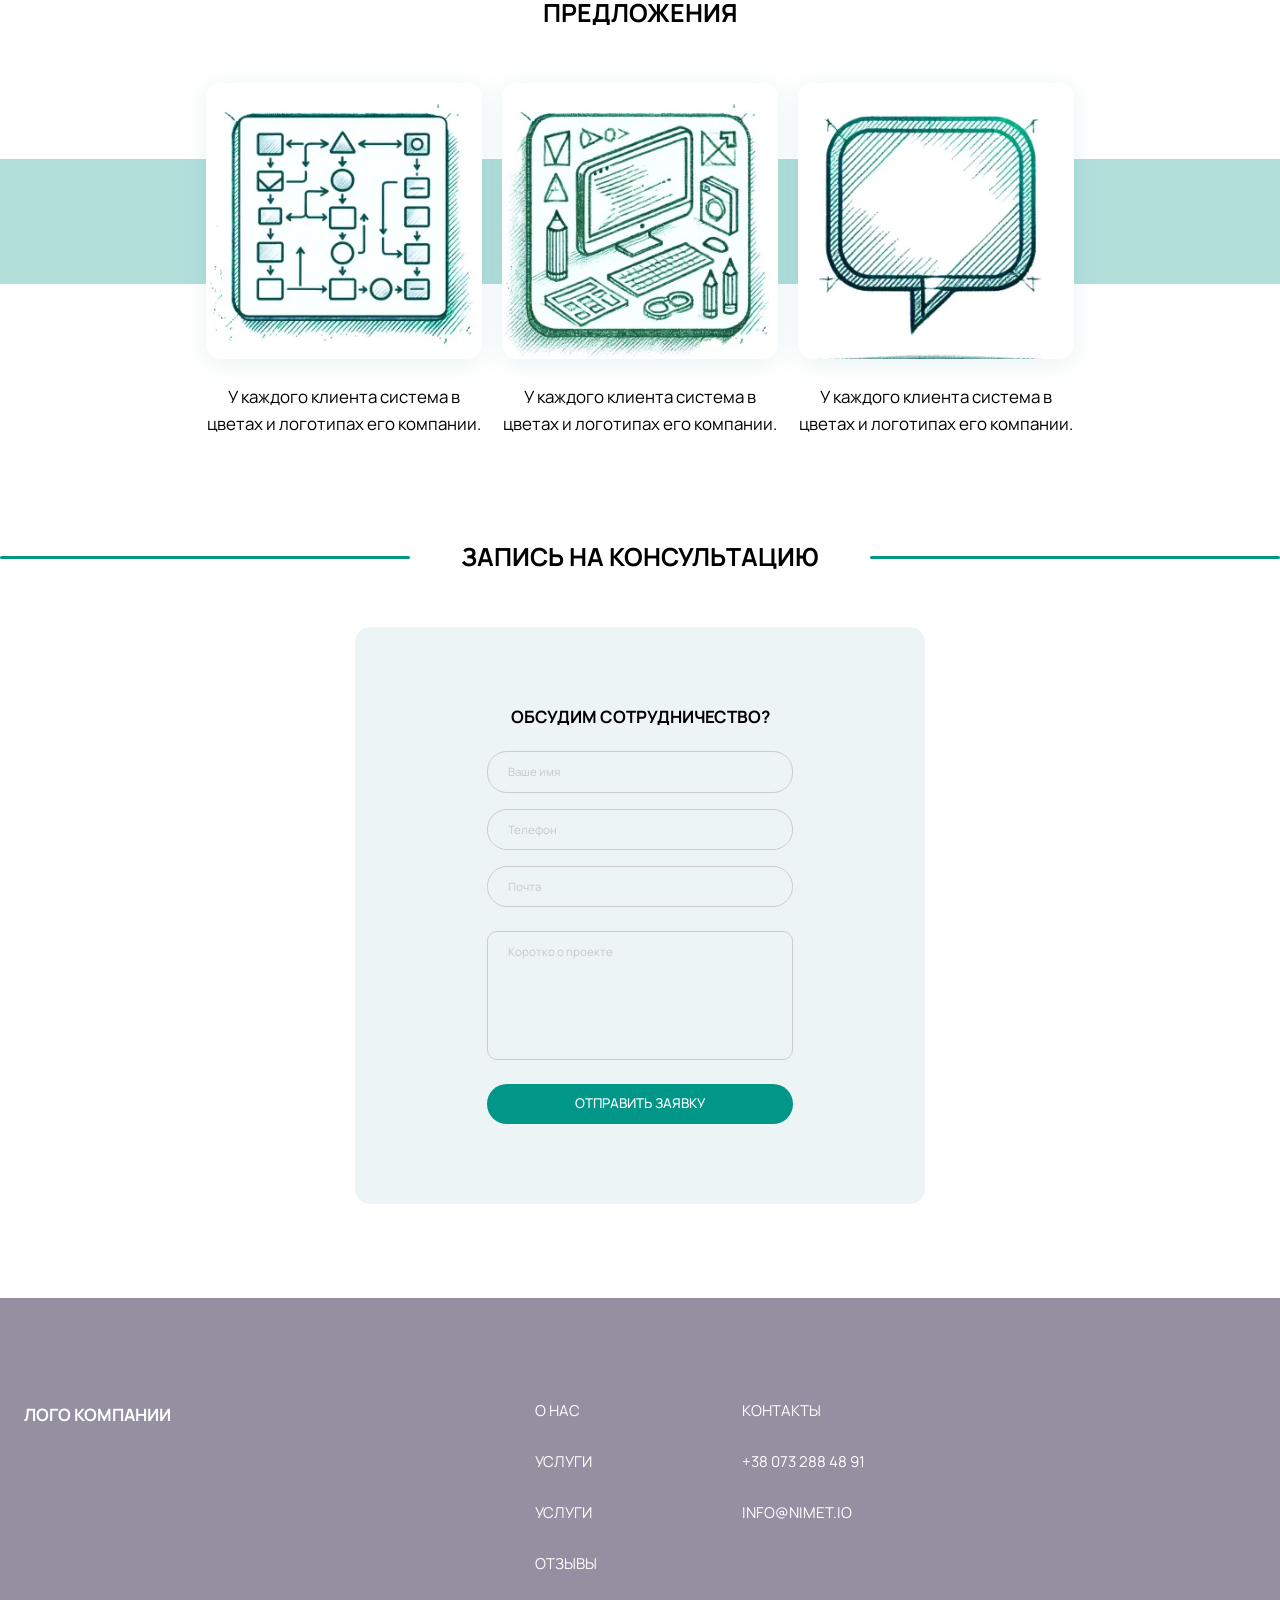
==== commit 2e07e08e: "Add files via upload" ====
--- a/home.html
+++ b/home.html
@@ -10,7 +10,7 @@
 			opacity: 0;
 		}
 	</style>
-	<link rel="stylesheet" href="css/style.min.css?_v=20241121204218">
+	<link rel="stylesheet" href="css/style.min.css?_v=20241121211213">
 	<link rel="shortcut icon" href="favicon.ico">
 	<meta name="viewport" content="width=device-width, initial-scale=1.0">
 </head>
@@ -56,7 +56,7 @@
 			</section>
 			<section class="page__about about">
 				<div class="about__container">
-					<h2 data-watch data-watch-once data-watch-margin="-200px" class="about__title title title--small title_watch title_watch_line">
+					<h2 data-watch data-watch-once class="about__title title title--small title_watch title_watch_line">
 						<span>Про компанию</span>
 					</h2>
 					<div class="about__body body-about">
@@ -90,10 +90,10 @@
 			</section>
 			<section class="page__offers offers">
 				<div class="offers__container">
-					<h2 data-watch data-watch-once data-watch-margin="-200px" class="offers__title title title--small title_watch"><span>предложения</span>
+					<h2 data-watch data-watch-once class="offers__title title title--small title_watch"><span>предложения</span>
 					</h2>
 					<div class="offers__body body-offers">
-						<div data-watch data-watch-once data-watch-margin="-200px" class="body-offers__item body-offers_watch body-offers_watch_1">
+						<div data-watch data-watch-once class="body-offers__item body-offers_watch body-offers_watch_1">
 							<div class="body-offers__image">
 								<img src="img/main/offers/01.webp" class="body-offers__picture" alt="Image">
 							</div>
@@ -101,7 +101,7 @@
 								У каждого клиента система в цветах и логотипах его компании.
 							</p>
 						</div>
-						<div data-watch data-watch-once data-watch-margin="-200px" class="body-offers__item body-offers_watch body-offers_watch_2">
+						<div data-watch data-watch-once class="body-offers__item body-offers_watch body-offers_watch_2">
 							<div class="body-offers__image body-offers__line">
 								<img src="img/main/offers/02.webp" class="body-offers__picture" alt="Image">
 							</div>
@@ -109,7 +109,7 @@
 								У каждого клиента система в цветах и логотипах его компании.
 							</p>
 						</div>
-						<div data-watch data-watch-once data-watch-margin="-200px" class="body-offers__item body-offers_watch body-offers_watch_3">
+						<div data-watch data-watch-once class="body-offers__item body-offers_watch body-offers_watch_3">
 							<div class="body-offers__image">
 								<img src="img/main/offers/03.webp" class="body-offers__picture" alt="Image">
 							</div>
@@ -122,7 +122,7 @@
 			</section>
 			<div class="page__consultation consultation">
 				<div class="consultation__container">
-					<h2 data-watch data-watch-once data-watch-margin="-200px" class="consultation__title title title--small title_watch title_watch_line">
+					<h2 data-watch data-watch-once class="consultation__title title title--small title_watch title_watch_line">
 						<span>зАПИСЬ НА
 							КОНСУЛЬТАЦИЮ</span>
 					</h2>
@@ -167,7 +167,7 @@
 				</div>
 		</footer>
 	</div>
-	<script src="js/app.min.js?_v=20241121204218"></script>
+	<script src="js/app.min.js?_v=20241121211213"></script>
 	<script type="text/javascript">
 		(function(d, s, u, e, p) {
 			p = d.getElementsByTagName(s)[0], e = d.createElement(s), e.async = 1, e.src = u, p.parentNode.insertBefore(e, p);
--- a/css/style.min.css
+++ b/css/style.min.css
@@ -1 +1 @@
-@import url(https://fonts.googleapis.com/css?family=Manrope:regular,500,700);*{padding:0;margin:0;border:0}*,*::after,*::before{box-sizing:border-box}*::after,*::before{display:inline-block}body,html{height:100%;min-width:320px}body{color:#000;line-height:1.2;font-family:Manrope,sans-serif;font-size:.9375rem;-ms-text-size-adjust:100%;-moz-text-size-adjust:100%;-webkit-text-size-adjust:100%;-webkit-font-smoothing:antialiased;-moz-osx-font-smoothing:grayscale}button,input,textarea{font-family:Manrope,sans-serif;font-size:inherit;line-height:inherit;color:inherit;background-color:rgba(0,0,0,0)}input,textarea{width:100%}label{display:inline-block}button,option,select{cursor:pointer}a{display:inline-block;color:inherit;text-decoration:none}ul li{list-style:none}img{vertical-align:top}h1,h2,h3,h4,h5,h6{font-weight:inherit;font-size:inherit}body{transition:opacity .01s}.lock body{overflow:hidden;touch-action:none;-ms-scroll-chaining:none;overscroll-behavior:none}.loaded body{opacity:1}.wrapper{min-height:100%;display:flex;flex-direction:column;overflow:hidden}@supports (overflow:clip){.wrapper{overflow:clip}}.wrapper>main{flex:1 1 auto}.wrapper>*{min-width:0}[class*=__container]{max-width:116rem;margin:0 auto;padding:0 1.5rem}[class*="--gc"]{display:grid;min-width:0;grid-template-columns:1.5rem 1fr minmax(auto,113rem) 1fr 1.5rem}[class*="--gc"]>*{min-width:0;grid-column:3/4}.button{display:inline-flex;justify-content:center;align-items:center;min-width:11.25rem;font-weight:500;line-height:1;text-transform:uppercase;text-align:center;white-space:nowrap;color:#fff;border-radius:6.25rem;background-color:#009688;padding:.8125rem 1.125rem;transition:background-color .3s}.button:hover{background-color:#004741}.button--fw{width:100%}input[type=email],input[type=tel],input[type=text],textarea{-webkit-appearance:none;appearance:none}.input{display:block;width:100%;border-radius:1.25rem;line-height:1.1538461538;border:1px solid #cdcdcd;caret-color:inherit;color:#000;padding:.8125rem 2rem .8125rem 1.25rem;transition:border .3s}.input::-webkit-input-placeholder{color:#c8c8c8}.input:-ms-input-placeholder{color:#c8c8c8}.input::-ms-input-placeholder{color:#c8c8c8}.input::placeholder{color:#c8c8c8}.input:hover{border:1px solid #009688}.input:hover::-webkit-input-placeholder{color:#009688}.input:hover:-ms-input-placeholder{color:#009688}.input:hover::-ms-input-placeholder{color:#009688}.input:hover::placeholder{color:#009688}.input:active,.input:focus{outline:1px solid #009688}.input[placeholder]:not([data-placeholder-nohiden])::-webkit-input-placeholder{-webkit-transition:opacity .3s ease 0s,color .3s ease 0s;transition:opacity .3s ease 0s,color .3s ease 0s}.input[placeholder]:not([data-placeholder-nohiden]):-ms-input-placeholder{-ms-transition:opacity .3s ease 0s,color .3s ease 0s;transition:opacity .3s ease 0s,color .3s ease 0s}.input[placeholder]:not([data-placeholder-nohiden])::-ms-input-placeholder{-ms-transition:opacity .3s ease 0s,color .3s ease 0s;transition:opacity .3s ease 0s,color .3s ease 0s}.input[placeholder]:not([data-placeholder-nohiden])::placeholder{transition:opacity .3s ease 0s,color .3s ease 0s}.input[placeholder]:not([data-placeholder-nohiden]):focus::-webkit-input-placeholder{opacity:0}.input[placeholder]:not([data-placeholder-nohiden]):focus:-ms-input-placeholder{opacity:0}.input[placeholder]:not([data-placeholder-nohiden]):focus::-ms-input-placeholder{opacity:0}.input[placeholder]:not([data-placeholder-nohiden]):focus::placeholder{opacity:0}textarea.input{resize:none;border-radius:.625rem}.icon-menu{display:none}.ibg{width:100%;height:100%;-o-object-fit:cover;object-fit:cover}.ibg--top{-o-object-position:top;object-position:top}.ibg--bottom{-o-object-position:bottom;object-position:bottom}.ibg--left{-o-object-position:left;object-position:left}.ibg--right{-o-object-position:right;object-position:right}.ibg--contain{-o-object-fit:contain;object-fit:contain}.title{font-weight:700;text-transform:uppercase;text-align:center;color:#000}.title_watch span{opacity:0;transition:opacity .4s ease-out 0s}.title_watch_line span{transition:opacity .4s ease-out .2s}.title_watch_line::after,.title_watch_line::before{width:0;transition:width .6s ease-out}.loaded .title_watch._watcher-view span{opacity:1}.loaded ._watcher-view .block_watch{-webkit-animation:animation-opacity .6s ease-out .4s forwards;animation:animation-opacity .6s ease-out .4s forwards}.loaded ._watcher-view .image_watch{-webkit-animation:animation-opacity .8s ease-out .2s forwards;animation:animation-opacity .8s ease-out .2s forwards}.body-offers_watch_1{position:relative;z-index:1}.loaded .body-offers_watch_1._watcher-view{-webkit-animation:animation-opacity .4s ease-out 0s forwards;animation:animation-opacity .4s ease-out 0s forwards}.loaded .body-offers_watch_2._watcher-view{-webkit-animation:animation-opacity .4s ease-out .2s forwards;animation:animation-opacity .4s ease-out .2s forwards}.body-offers_watch_3{position:relative;z-index:1}.loaded .body-offers_watch_3._watcher-view{-webkit-animation:animation-opacity .4s ease-out .4s forwards;animation:animation-opacity .4s ease-out .4s forwards}@-webkit-keyframes animation-opacity{0%{opacity:0}100%{opacity:1}}@keyframes animation-opacity{0%{opacity:0}100%{opacity:1}}.text{text-align:center;color:#000}.our-cases{position:relative;margin-top:4rem}.our-cases__container{max-width:93.25rem}.item-our-cases{display:flex;align-items:center}.item-our-cases::before{content:"";position:absolute;width:100%;left:0;background:#edf4f5;z-index:-1}.item-our-cases__title{position:relative;text-align:start;padding-bottom:.625rem}.item-our-cases__title::before{content:"";position:absolute;width:75.685%;height:.1875rem;bottom:0;left:0;background:#009688}.item-our-cases__name{line-height:1.58678;color:#000}.item-our-cases__text{max-width:17.9375rem;line-height:1.58678;color:#000}.our-partners{position:relative;margin-top:4rem}.our-partners__body{display:grid;grid-template-columns:repeat(auto-fit,minmax(25rem,1fr))}.our-partners__image{position:relative;padding-top:40.5660377358%}.our-partners__picture{position:absolute;width:100%;height:100%;top:0;left:0;-o-object-fit:cover;object-fit:cover}.header{z-index:10;position:fixed;width:100%;top:0;left:0;background:#9490a1}.header__container{min-height:4rem;display:flex;align-items:center;justify-content:space-between;gap:1.5rem;padding-top:1.25rem;padding-bottom:1.25rem}.header__logo{z-index:2;position:relative;white-space:nowrap;font-weight:700;font-size:1.0625rem;line-height:1.17647;text-transform:uppercase;color:#fff}.header__phone{white-space:nowrap;font-size:1rem;line-height:1.40625;text-transform:uppercase;color:#fff;transition:color .3s}.header__phone:hover{color:#05ffe8}.menu__list{display:flex;align-items:center;justify-content:center;flex-wrap:wrap;row-gap:.5rem}.menu__link{font-size:.9375rem;line-height:1.4666666667;text-transform:uppercase;color:#fff;transition:color .3s}.menu__link:hover{color:#05ffe8}.menu__contact{display:none}.menu__title{font-size:.9375rem;line-height:.7333333333;text-transform:uppercase;color:#000}.menu__email{font-size:.9375rem;line-height:.7333333333;text-transform:uppercase;color:#000;transition:color .3s}.menu__email:hover{color:#05ffe8}.footer{background:#9490a1;padding-top:6.6875rem}.footer__container{display:flex;align-items:flex-start}.footer__logo{white-space:nowrap;font-weight:700;font-size:1.0625rem;line-height:1.17647;text-transform:uppercase;color:#fff}.footer__body{display:flex;align-items:flex-start}.footer__list{display:flex;flex-direction:column;gap:2.5rem}.footer__item{line-height:.7333333333}.footer__link{font-size:.9375rem;text-transform:uppercase;color:#fff;line-height:.7333333333;transition:color .3s}.footer__link:hover{color:#05ffe8}.footer__contact{display:flex;flex-direction:column;gap:2.5rem}.footer__title{font-size:.9375rem;text-transform:uppercase;color:#fff;line-height:.7333333333}.footer__phone{font-size:.9375rem;text-transform:uppercase;color:#fff;line-height:.7333333333;transition:color .3s}.footer__phone:hover{color:#05ffe8}.footer__email{font-size:.9375rem;text-transform:uppercase;color:#fff;line-height:.7333333333;transition:color .3s}.footer__email:hover{color:#05ffe8}.main{position:relative;margin-top:4rem}.main__image{opacity:0;position:absolute;bottom:0;background:url(../img/main/main/bg.webp) no-repeat center center/cover}.main__container{opacity:0;z-index:2;position:relative;display:flex;flex-direction:column;align-items:center}.main__title{max-width:54.375rem}.main__text{max-width:22.3125rem}.about{position:relative}.about__container{max-width:59.75rem}.about__title{display:flex;justify-content:center;align-items:center}.about__title::after,.about__title::before{position:absolute;content:"";height:.1875rem;border-radius:.125rem;background-color:#009688;z-index:-1}.about__title._watcher-view::after,.about__title._watcher-view::before{width:33.854%}.about__title::before{left:0}.about__title::after{right:0}.body-about{display:flex}.body-about__image{position:relative}.body-about__picture{position:absolute;width:100%;height:100%;top:0;left:0;-o-object-fit:contain;object-fit:contain}.body-about__text:not(:last-child){margin-bottom:2.5rem}.body-about__items{display:flex}.body-about__items:not(:last-child){margin-bottom:2.5rem}.item-about{flex:0 1 8rem;min-height:10.3125rem;display:flex;flex-direction:column;justify-content:space-between;border-radius:1rem;background-color:#daeaeb;padding:1.5rem .4375rem 1.0625rem .75rem;transition:background-color .3s}.item-about:hover{background-color:#009688}.item-about:hover .item-about__value{color:#fff}.item-about:hover .item-about__text{color:#fff}.item-about_border{background-color:#fff;border:1px solid #009688}.item-about__value{font-weight:700;font-size:2.875rem;text-transform:uppercase;color:#000;transition:color .3s}.item-about__value:not(:last-child){margin-bottom:.8125rem}.item-about__text{font-size:.75rem;color:#000;transition:color .3s}.offers{position:relative}.offers__container{max-width:59.75rem}.body-offers{display:flex;justify-content:center;flex-wrap:wrap;-webkit-column-gap:1.25rem;-moz-column-gap:1.25rem;column-gap:1.25rem;row-gap:2.5rem}.body-offers__item{opacity:0;flex:0 0 17.25rem}.body-offers__image{border-radius:.9375rem;box-shadow:0 4px 27px 0 rgba(0,150,136,.1)}.body-offers__line{display:flex;align-items:center}.body-offers__line::after,.body-offers__line::before{content:"";position:absolute;width:50%;height:7.8125rem;background-color:#b3dfdb;z-index:-1}.body-offers__line::after{right:0}.body-offers__line::before{left:0}.body-offers__picture{width:17.25rem;height:17.25rem;border-radius:.9375rem}.body-offers__text{line-height:1.2}.consultation{position:relative}.consultation__container{max-width:38.625rem}.consultation__title{display:flex;justify-content:center;align-items:center}.consultation__title::after,.consultation__title::before{position:absolute;content:"";height:.1875rem;border-radius:.125rem;background-color:#009688;z-index:-1}.consultation__title._watcher-view::after,.consultation__title._watcher-view::before{width:32%}.consultation__title::before{left:0}.consultation__title::after{right:0}.consultation__image{display:none}.form-consultation{max-width:35.625rem;display:flex;flex-direction:column;align-items:center;border-radius:.9375rem;background:#edf4f5;padding:5rem 2.5rem}.form-consultation__title{font-weight:700;line-height:1.2;text-transform:uppercase;text-align:center;color:#000}@media (min-width:29.99875em){.body-about__items{flex-wrap:wrap}}@media (min-width:47.99875em){.text{line-height:1.58678}.item-our-cases__image{flex:0 1 45.25rem;position:relative;padding-top:32.8947368421%}.item-our-cases__picture{position:absolute;width:100%;height:100%;top:0;left:0;-o-object-fit:cover;object-fit:cover;border-radius:1.25rem}.item-our-cases__body{flex:0 1 34.375rem}.our-partners__title{display:flex;justify-content:center;align-items:center}.our-partners__title::after,.our-partners__title::before{position:absolute;content:"";width:33.854%;height:.1875rem;border-radius:.125rem;background-color:#009688;z-index:-1}.our-partners__title::before{left:0}.our-partners__title::after{right:0}.footer__container{justify-content:space-between}.footer__body{flex:0 1 63.6875rem}.logo-footer{flex:0 1 32.3125rem}.body-about__image{padding-top:47.5717439294%;flex:0 1 28.625rem}.body-about__content{padding-top:1.0625rem;flex:0 1 26.6875rem}.body-about__text{text-align:start;line-height:1.6}.form-consultation__button_mob{display:none}}@media (min-width:47.99875em)and (min-width:113em){.body-about__content{padding-top:1.0625rem}}@media (min-width:113.5em){.menu__list{-webkit-column-gap:5.75rem;-moz-column-gap:5.75rem;column-gap:5.75rem}}@media (min-width:62em){.body-about{gap:1.5rem}.body-about__items{gap:1.25rem}.form-consultation__title{font-size:1.0625rem}.form-consultation__title:not(:last-child){margin-bottom:1.5rem}.form-consultation__input{max-width:19.125rem}.form-consultation__input:not(:last-child){margin-bottom:1rem}.form-consultation__input_email:not(:last-child){margin-bottom:1.5rem}.form-consultation__input_textarea{min-height:8.0625rem}.form-consultation__input_textarea:not(:last-child){margin-bottom:1.5rem}.form-consultation__button{max-width:19.125rem}}@media (min-width:113em){.button{font-size:.9375rem}.input{font-size:.8125rem}.title{font-size:3.375rem}.title--small{font-size:1.875rem}.title--small:not(:last-child){margin-bottom:4.375rem}.text{font-size:.9375rem}.our-cases{padding-top:8.4375rem}.our-cases{padding-bottom:8.125rem}.our-cases__title:not(:last-child){margin-bottom:5rem}.item-our-cases{gap:10.375rem}.item-our-cases:not(:last-child){margin-bottom:5rem}.item-our-cases::before{height:26.3125rem}.item-our-cases__body{padding-top:1.5625rem}.item-our-cases__title{font-size:2.875rem}.item-our-cases__title:not(:last-child){margin-bottom:.625rem}.item-our-cases__name{font-size:.9375rem}.item-our-cases__name:not(:last-child){margin-bottom:2.875rem}.item-our-cases__text{font-size:.9375rem}.our-partners{padding-top:8.4375rem}.our-partners{padding-bottom:8.125rem}.our-partners__title:not(:last-child){margin-bottom:5.5625rem}.our-partners__body{gap:1.25rem}.our-partners__picture{border-radius:1.25rem}.footer{padding-bottom:10.9375rem}.footer__container{gap:14.1875rem}.footer__body{gap:14.1875rem}.main{padding-top:15.625rem}.main{height:62.4375rem}.main__image{width:61.5625rem}.main__image{height:60.125rem}.main__image{right:.0000000625rem}.main__title:not(:last-child){margin-bottom:2.5rem}.main__text:not(:last-child){margin-bottom:2.5rem}.about{padding-top:8.125rem}.about{padding-bottom:8.125rem}.offers{padding-bottom:8.125rem}.body-offers__image:not(:last-child){margin-bottom:1.875rem}.body-offers__text{font-size:1.25rem}.consultation{padding-bottom:8.125rem}}@media (max-width:62em){.item-our-cases__body{padding-top:.0000000625rem}}@media (max-width:48em){.button{font-size:.75rem}.input{font-size:.625rem}.title{font-size:1.5rem}.title--small{font-size:1.25rem}.title--small:not(:last-child){margin-bottom:2.5rem}.text{font-size:.875rem}.our-cases{padding-top:5rem}.our-cases{padding-bottom:5rem}.our-cases__title:not(:last-child){margin-bottom:2.5rem}.item-our-cases{gap:1.25rem}.item-our-cases:not(:last-child){margin-bottom:2.5rem}.item-our-cases::before{height:13.75rem}.item-our-cases__title{font-size:1.5rem}.item-our-cases__title:not(:last-child){margin-bottom:1.0625rem}.item-our-cases__name{font-size:.875rem}.item-our-cases__name:not(:last-child){margin-bottom:1.25rem}.item-our-cases__text{font-size:.875rem}.our-partners{padding-top:5rem}.our-partners{padding-bottom:5rem}.our-partners__title:not(:last-child){margin-bottom:2.5rem}.our-partners__body{gap:.625rem}.our-partners__picture{border-radius:.625rem}.menu__list{-webkit-column-gap:1rem;-moz-column-gap:1rem;column-gap:1rem}.footer{padding-bottom:9.125rem}.footer__container{gap:4.125rem}.footer__body{gap:4.125rem}.main__title:not(:last-child){margin-bottom:1rem}.main__text:not(:last-child){margin-bottom:1.1875rem}.about{padding-top:5rem}.about{padding-bottom:5rem}.body-about{gap:.75rem}.body-about__items{gap:.625rem}.offers{padding-bottom:5rem}.body-offers__image:not(:last-child){margin-bottom:1.25rem}.body-offers__text{font-size:.875rem}.consultation{padding-bottom:3.75rem}}@media (max-width:30em){.main{padding-top:3.625rem}.main{height:32.5rem}.main__image{width:32.0625rem}.main__image{height:31.25rem}.main__image{right:-9.375rem}.form-consultation__title{font-size:.875rem}.form-consultation__title:not(:last-child){margin-bottom:.875rem}.form-consultation__input{max-width:9.5625rem}.form-consultation__input:not(:last-child){margin-bottom:.625rem}.form-consultation__input_email:not(:last-child){margin-bottom:.625rem}.form-consultation__input_textarea{min-height:4.375rem}.form-consultation__input_textarea:not(:last-child){margin-bottom:1.25rem}.form-consultation__button{max-width:9.5625rem}}@media (max-width:87.49875em){.our-partners__body{grid-template-columns:repeat(auto-fit,minmax(18.75rem,1fr))}}@media (max-width:74.99875em){.main__title{max-width:46.25rem}}@media (max-width:61.99875em){.title_watch_line::after,.title_watch_line::before{transition:width .4s ease-out}.our-partners__body{grid-template-columns:repeat(auto-fit,minmax(12.5rem,1fr))}.main__title{max-width:36.25rem}.consultation__title._watcher-view::after,.consultation__title._watcher-view::before{width:26%}}@media (max-width:47.99875em){.button{min-width:9.375rem;line-height:1.25;padding:.625rem .5625rem}.input{line-height:.8;border-radius:.6875rem;padding:.4375rem 1.0625rem .4375rem .6875rem}.menu__body{display:flex;flex-direction:column;justify-content:space-between;row-gap:2.5rem;position:fixed;width:100%;height:100%;left:100%;top:0;overflow:auto;padding:9rem 1.5rem 5rem 1.5rem;background-color:#fff;transition:left .3s}.menu__body::before{content:"";position:fixed;width:100%;height:4rem;left:100%;top:0;transition:left .3s;z-index:2;background:#009688}.menu-open .menu__body{left:0}.menu-open .menu__body::before{left:0}.menu__list{flex-direction:column}.icon-menu{display:block;position:relative;width:1.5rem;height:1rem;z-index:5}.icon-menu span,.icon-menu::after,.icon-menu::before{content:"";transition:all .3s ease 0s;right:0;position:absolute;width:100%;height:.125rem;background-color:#fff;border-radius:.125rem}.icon-menu::before{top:0}.icon-menu::after{bottom:0}.icon-menu span{top:calc(50% - .0625rem)}.menu-open .icon-menu span{width:0}.menu-open .icon-menu::before{top:calc(50% - .0625rem);-webkit-transform:rotate(-45deg);transform:rotate(-45deg)}.menu-open .icon-menu::after{bottom:calc(50% - .0625rem);-webkit-transform:rotate(45deg);transform:rotate(45deg)}.title_watch_line span{transition:opacity .4s ease-out 0s}.body-offers_watch{position:relative;z-index:1}.loaded .body-offers_watch._watcher-view{-webkit-animation:animation-opacity .4s ease-out 0s forwards;animation:animation-opacity .4s ease-out 0s forwards}.item-our-cases{flex-direction:column}.item-our-cases::before{height:7.5625rem;-webkit-transform:translateY(2.25rem);transform:translateY(2.25rem)}.item-our-cases__picture{border-radius:.625rem;width:19.5rem;height:11.5625rem}.item-our-cases__title::before{width:100%}.item-our-cases__title{line-height:.7916666667}.item-our-cases__name{line-height:.7142857143}.item-our-cases__text{line-height:1.5}.our-partners__body{grid-template-columns:repeat(auto-fit,minmax(9.375rem,1fr))}.our-partners__image{padding-top:49.0066225166%}.header__phone{font-size:.9375rem;color:#000;line-height:.7333333333}.menu__list{row-gap:2.5rem}.menu__item{line-height:.75}.menu__link{font-size:1.25rem;line-height:.75;color:#000}.menu__contact{display:flex;flex-direction:column;align-items:center;row-gap:1.25rem}.footer__container{flex-direction:column;align-items:center}.footer__body{flex-direction:column;align-items:center}.footer__items{display:none}.footer__contact{align-items:center}.footer__title{text-align:center}.footer__phone{text-align:center}.footer__email{text-align:center}.about__title._watcher-view::after,.about__title._watcher-view::before{width:28%}.body-about{flex-direction:column-reverse;gap:2.5rem;align-items:center}.body-about__image{width:20.75rem;height:20.6875rem}.body-about__content{display:flex;flex-direction:column;align-items:center}.body-about__text{max-width:19.0625rem}.body-about__items{justify-content:center;gap:1.1875rem;overflow-x:scroll;overflow-y:hidden;-webkit-overflow-scrolling:touch;scrollbar-width:none;margin:0 -1.5rem;padding:0 1.5rem}.body-about__button{max-width:9.4375rem}.item-about{flex:0 0 8.0625rem}.body-offers__line::after,.body-offers__line::before{height:8.875rem}.body-offers__picture{width:19.5rem;height:19.5rem;border-radius:1rem}.consultation__title._watcher-view::after,.consultation__title._watcher-view::before{width:10%}.consultation__image{display:flex;justify-content:center}.form-consultation{padding:2.5rem}.form-consultation:not(:last-child){margin-bottom:2.5rem}.form-consultation__title{line-height:.7857142857}.form-consultation__button_pc{display:none}}@media (max-width:47.99875em)and (any-hover:none){.icon-menu{cursor:default}}@media (max-width:29.99875em){.main__container{align-items:flex-start}.main__title{max-width:13.75rem;text-align:start}.main__text{max-width:13.75rem;text-align:start}.main__text span{display:none}.about__title._watcher-view::after,.about__title._watcher-view::before{width:21.388%}.body-about__items{justify-content:start}.consultation__title._watcher-view::after,.consultation__title._watcher-view::before{width:7.222%}}@media (min-width:48em)and (max-width:113em){.button{font-size:clamp(.75rem ,.6115384615rem + .2884615385vw ,.9375rem)}.input{font-size:clamp(.625rem ,.4865384615rem + .2884615385vw ,.8125rem)}.title{font-size:clamp(1.5rem ,.1153846154rem + 2.8846153846vw ,3.375rem)}.title--small{font-size:clamp(1.25rem ,.7884615385rem + .9615384615vw ,1.875rem)}.title--small:not(:last-child){margin-bottom:clamp(2.5rem ,1.1153846154rem + 2.8846153846vw ,4.375rem)}.text{font-size:clamp(.875rem ,.8288461538rem + .0961538462vw ,.9375rem)}.our-cases{padding-top:clamp(5rem ,2.4615384615rem + 5.2884615385vw ,8.4375rem)}.our-cases{padding-bottom:clamp(5rem ,2.6923076923rem + 4.8076923077vw ,8.125rem)}.our-cases__title:not(:last-child){margin-bottom:clamp(2.5rem ,.6538461538rem + 3.8461538462vw ,5rem)}.item-our-cases{gap:clamp(1.25rem ,-5.4884615385rem + 14.0384615385vw ,10.375rem)}.item-our-cases:not(:last-child){margin-bottom:clamp(2.5rem ,.6538461538rem + 3.8461538462vw ,5rem)}.item-our-cases::before{height:clamp(13.75rem ,4.4730769231rem + 19.3269230769vw ,26.3125rem)}.item-our-cases__title{font-size:clamp(1.5rem ,.4846153846rem + 2.1153846154vw ,2.875rem)}.item-our-cases__title:not(:last-child){margin-bottom:clamp(.625rem ,1.3855769231rem + -.6730769231vw ,1.0625rem)}.item-our-cases__name{font-size:clamp(.875rem ,.8288461538rem + .0961538462vw ,.9375rem)}.item-our-cases__name:not(:last-child){margin-bottom:clamp(1.25rem ,.05rem + 2.5vw ,2.875rem)}.item-our-cases__text{font-size:clamp(.875rem ,.8288461538rem + .0961538462vw ,.9375rem)}.our-partners{padding-top:clamp(5rem ,2.4615384615rem + 5.2884615385vw ,8.4375rem)}.our-partners{padding-bottom:clamp(5rem ,2.6923076923rem + 4.8076923077vw ,8.125rem)}.our-partners__title:not(:last-child){margin-bottom:clamp(2.5rem ,.2384615385rem + 4.7115384615vw ,5.5625rem)}.our-partners__body{gap:clamp(.625rem ,.1634615385rem + .9615384615vw ,1.25rem)}.our-partners__picture{border-radius:clamp(.625rem ,.1634615385rem + .9615384615vw ,1.25rem)}.footer{padding-bottom:clamp(9.125rem ,7.7865384615rem + 2.7884615385vw ,10.9375rem)}.footer__container{gap:clamp(4.125rem ,-3.3057692308rem + 15.4807692308vw ,14.1875rem)}.footer__body{gap:clamp(4.125rem ,-3.3057692308rem + 15.4807692308vw ,14.1875rem)}.main__title:not(:last-child){margin-bottom:clamp(1rem ,-.1076923077rem + 2.3076923077vw ,2.5rem)}.main__text:not(:last-child){margin-bottom:clamp(1.1875rem ,.2182692308rem + 2.0192307692vw ,2.5rem)}.about{padding-top:clamp(5rem ,2.6923076923rem + 4.8076923077vw ,8.125rem)}.about{padding-bottom:clamp(5rem ,2.6923076923rem + 4.8076923077vw ,8.125rem)}.offers{padding-bottom:clamp(5rem ,2.6923076923rem + 4.8076923077vw ,8.125rem)}.body-offers__image:not(:last-child){margin-bottom:clamp(1.25rem ,.7884615385rem + .9615384615vw ,1.875rem)}.body-offers__text{font-size:clamp(.875rem ,.5980769231rem + .5769230769vw ,1.25rem)}.consultation{padding-bottom:clamp(3.75rem ,.5192307692rem + 6.7307692308vw ,8.125rem)}}@media (min-width:62em)and (max-width:113em){.item-our-cases__body{padding-top:clamp(.0000000625rem ,-1.8995096654rem + 3.0637253676vw ,1.5625rem)}}@media (min-width:48em)and (max-width:113.5em){.menu__list{-webkit-column-gap:clamp(1rem ,-2.4809160305rem + 7.2519083969vw ,5.75rem);-moz-column-gap:clamp(1rem ,-2.4809160305rem + 7.2519083969vw ,5.75rem);column-gap:clamp(1rem ,-2.4809160305rem + 7.2519083969vw ,5.75rem)}}@media (min-width:30em)and (max-width:113em){.main{padding-top:clamp(3.625rem ,-.7123493976rem + 14.4578313253vw ,15.625rem)}.main{height:clamp(32.5rem ,21.6792168675rem + 36.0692771084vw ,62.4375rem)}.main__image{width:clamp(32.0625rem ,21.3998493976rem + 35.5421686747vw ,61.5625rem)}.main__image{height:clamp(31.25rem ,20.813253012rem + 34.7891566265vw ,60.125rem)}.main__image{right:clamp(-9.375rem ,-12.7635542395rem + 11.2951807982vw ,.0000000625rem)}}@media (min-width:48em)and (max-width:62em){.body-about{gap:clamp(.75rem ,-1.8214285714rem + 5.3571428571vw ,1.5rem)}.body-about__items{gap:clamp(.625rem ,-1.5178571429rem + 4.4642857143vw ,1.25rem)}}@media (min-width:47.99875em)and (min-width:62em)and (max-width:113em){.body-about__content{padding-top:clamp(.0000000625rem ,-1.2916665282rem + 2.0833332108vw ,1.0625rem)}}@media (min-width:47.99875em)and (max-width:62em){.body-about__content{padding-top:.0000000625rem}}@media (min-width:30em)and (max-width:62em){.form-consultation__title{font-size:clamp(.875rem ,.69921875rem + .5859375vw ,1.0625rem)}.form-consultation__title:not(:last-child){margin-bottom:clamp(.875rem ,.2890625rem + 1.953125vw ,1.5rem)}.form-consultation__input{max-width:clamp(9.5625rem ,.59765625rem + 29.8828125vw ,19.125rem)}.form-consultation__input:not(:last-child){margin-bottom:clamp(.625rem ,.2734375rem + 1.171875vw ,1rem)}.form-consultation__input_email:not(:last-child){margin-bottom:clamp(.625rem ,-.1953125rem + 2.734375vw ,1.5rem)}.form-consultation__input_textarea{min-height:clamp(4.375rem ,.91796875rem + 11.5234375vw ,8.0625rem)}.form-consultation__input_textarea:not(:last-child){margin-bottom:clamp(1.25rem ,1.015625rem + .78125vw ,1.5rem)}.form-consultation__button{max-width:clamp(9.5625rem ,.59765625rem + 29.8828125vw ,19.125rem)}}+@import url(https://fonts.googleapis.com/css?family=Manrope:regular,500,700);*{padding:0;margin:0;border:0}*,*::after,*::before{box-sizing:border-box}*::after,*::before{display:inline-block}body,html{height:100%;min-width:320px}body{color:#000;line-height:1.2;font-family:Manrope,sans-serif;font-size:.9375rem;-ms-text-size-adjust:100%;-moz-text-size-adjust:100%;-webkit-text-size-adjust:100%;-webkit-font-smoothing:antialiased;-moz-osx-font-smoothing:grayscale}button,input,textarea{font-family:Manrope,sans-serif;font-size:inherit;line-height:inherit;color:inherit;background-color:rgba(0,0,0,0)}input,textarea{width:100%}label{display:inline-block}button,option,select{cursor:pointer}a{display:inline-block;color:inherit;text-decoration:none}ul li{list-style:none}img{vertical-align:top}h1,h2,h3,h4,h5,h6{font-weight:inherit;font-size:inherit}body{transition:opacity .01s}.lock body{overflow:hidden;touch-action:none;-ms-scroll-chaining:none;overscroll-behavior:none}.loaded body{opacity:1}.wrapper{min-height:100%;display:flex;flex-direction:column;overflow:hidden}@supports (overflow:clip){.wrapper{overflow:clip}}.wrapper>main{flex:1 1 auto}.wrapper>*{min-width:0}[class*=__container]{max-width:116rem;margin:0 auto;padding:0 1.5rem}[class*="--gc"]{display:grid;min-width:0;grid-template-columns:1.5rem 1fr minmax(auto,113rem) 1fr 1.5rem}[class*="--gc"]>*{min-width:0;grid-column:3/4}.button{display:inline-flex;justify-content:center;align-items:center;min-width:11.25rem;font-weight:500;line-height:1;text-transform:uppercase;text-align:center;white-space:nowrap;color:#fff;border-radius:6.25rem;background-color:#009688;padding:.8125rem 1.125rem;transition:background-color .3s}.button:hover{background-color:#004741}.button--fw{width:100%}input[type=email],input[type=tel],input[type=text],textarea{-webkit-appearance:none;appearance:none}.input{display:block;width:100%;border-radius:1.25rem;line-height:1.1538461538;border:1px solid #cdcdcd;caret-color:inherit;color:#000;padding:.8125rem 2rem .8125rem 1.25rem;transition:border .3s}.input::-webkit-input-placeholder{color:#c8c8c8}.input:-ms-input-placeholder{color:#c8c8c8}.input::-ms-input-placeholder{color:#c8c8c8}.input::placeholder{color:#c8c8c8}.input:hover{border:1px solid #009688}.input:hover::-webkit-input-placeholder{color:#009688}.input:hover:-ms-input-placeholder{color:#009688}.input:hover::-ms-input-placeholder{color:#009688}.input:hover::placeholder{color:#009688}.input:active,.input:focus{outline:1px solid #009688}.input[placeholder]:not([data-placeholder-nohiden])::-webkit-input-placeholder{-webkit-transition:opacity .3s ease 0s,color .3s ease 0s;transition:opacity .3s ease 0s,color .3s ease 0s}.input[placeholder]:not([data-placeholder-nohiden]):-ms-input-placeholder{-ms-transition:opacity .3s ease 0s,color .3s ease 0s;transition:opacity .3s ease 0s,color .3s ease 0s}.input[placeholder]:not([data-placeholder-nohiden])::-ms-input-placeholder{-ms-transition:opacity .3s ease 0s,color .3s ease 0s;transition:opacity .3s ease 0s,color .3s ease 0s}.input[placeholder]:not([data-placeholder-nohiden])::placeholder{transition:opacity .3s ease 0s,color .3s ease 0s}.input[placeholder]:not([data-placeholder-nohiden]):focus::-webkit-input-placeholder{opacity:0}.input[placeholder]:not([data-placeholder-nohiden]):focus:-ms-input-placeholder{opacity:0}.input[placeholder]:not([data-placeholder-nohiden]):focus::-ms-input-placeholder{opacity:0}.input[placeholder]:not([data-placeholder-nohiden]):focus::placeholder{opacity:0}textarea.input{resize:none;border-radius:.625rem}.icon-menu{display:none}.ibg{width:100%;height:100%;-o-object-fit:cover;object-fit:cover}.ibg--top{-o-object-position:top;object-position:top}.ibg--bottom{-o-object-position:bottom;object-position:bottom}.ibg--left{-o-object-position:left;object-position:left}.ibg--right{-o-object-position:right;object-position:right}.ibg--contain{-o-object-fit:contain;object-fit:contain}.title{font-weight:700;text-transform:uppercase;text-align:center;color:#000}.title_watch span{opacity:0}.title_watch_line::after,.title_watch_line::before{width:0;transition:width .6s ease-out}.loaded .title_watch._watcher-view span{-webkit-animation:animation-opacity .4s ease-out 0s forwards;animation:animation-opacity .4s ease-out 0s forwards}.loaded .title_watch_line._watcher-view span{-webkit-animation:animation-opacity .4s ease-out .2s forwards;animation:animation-opacity .4s ease-out .2s forwards}.loaded ._watcher-view .block_watch{-webkit-animation:animation-opacity .6s ease-out .4s forwards;animation:animation-opacity .6s ease-out .4s forwards}.loaded ._watcher-view .image_watch{-webkit-animation:animation-opacity .8s ease-out .2s forwards;animation:animation-opacity .8s ease-out .2s forwards}.body-offers_watch_1{position:relative;z-index:1}.loaded .body-offers_watch_1._watcher-view{-webkit-animation:animation-opacity .4s ease-out 0s forwards;animation:animation-opacity .4s ease-out 0s forwards}.loaded .body-offers_watch_2._watcher-view{-webkit-animation:animation-opacity .4s ease-out .2s forwards;animation:animation-opacity .4s ease-out .2s forwards}.body-offers_watch_3{position:relative;z-index:1}.loaded .body-offers_watch_3._watcher-view{-webkit-animation:animation-opacity .4s ease-out .4s forwards;animation:animation-opacity .4s ease-out .4s forwards}@-webkit-keyframes animation-opacity{0%{opacity:0}100%{opacity:1}}@keyframes animation-opacity{0%{opacity:0}100%{opacity:1}}.text{text-align:center;color:#000}.our-cases{position:relative;margin-top:4rem}.our-cases__container{max-width:93.25rem}.item-our-cases{display:flex;align-items:center}.item-our-cases::before{content:"";position:absolute;width:100%;left:0;background:#edf4f5;z-index:-1}.item-our-cases__title{position:relative;text-align:start;padding-bottom:.625rem}.item-our-cases__title::before{content:"";position:absolute;width:75.685%;height:.1875rem;bottom:0;left:0;background:#009688}.item-our-cases__name{line-height:1.58678;color:#000}.item-our-cases__text{max-width:17.9375rem;line-height:1.58678;color:#000}.our-partners{position:relative;margin-top:4rem}.our-partners__body{display:grid;grid-template-columns:repeat(auto-fit,minmax(25rem,1fr))}.our-partners__image{position:relative;padding-top:40.5660377358%}.our-partners__picture{position:absolute;width:100%;height:100%;top:0;left:0;-o-object-fit:cover;object-fit:cover}.header{z-index:10;position:fixed;width:100%;top:0;left:0;background:#9490a1}.header__container{min-height:4rem;display:flex;align-items:center;justify-content:space-between;gap:1.5rem;padding-top:1.25rem;padding-bottom:1.25rem}.header__logo{z-index:2;position:relative;white-space:nowrap;font-weight:700;font-size:1.0625rem;line-height:1.17647;text-transform:uppercase;color:#fff}.header__phone{white-space:nowrap;font-size:1rem;line-height:1.40625;text-transform:uppercase;color:#fff;transition:color .3s}.header__phone:hover{color:#05ffe8}.menu__list{display:flex;align-items:center;justify-content:center;flex-wrap:wrap;row-gap:.5rem}.menu__link{font-size:.9375rem;line-height:1.4666666667;text-transform:uppercase;color:#fff;transition:color .3s}.menu__link:hover{color:#05ffe8}.menu__contact{display:none}.menu__title{font-size:.9375rem;line-height:.7333333333;text-transform:uppercase;color:#000}.menu__email{font-size:.9375rem;line-height:.7333333333;text-transform:uppercase;color:#000;transition:color .3s}.menu__email:hover{color:#05ffe8}.footer{background:#9490a1;padding-top:6.6875rem}.footer__container{display:flex;align-items:flex-start}.footer__logo{white-space:nowrap;font-weight:700;font-size:1.0625rem;line-height:1.17647;text-transform:uppercase;color:#fff}.footer__body{display:flex;align-items:flex-start}.footer__list{display:flex;flex-direction:column;gap:2.5rem}.footer__item{line-height:.7333333333}.footer__link{font-size:.9375rem;text-transform:uppercase;color:#fff;line-height:.7333333333;transition:color .3s}.footer__link:hover{color:#05ffe8}.footer__contact{display:flex;flex-direction:column;gap:2.5rem}.footer__title{font-size:.9375rem;text-transform:uppercase;color:#fff;line-height:.7333333333}.footer__phone{font-size:.9375rem;text-transform:uppercase;color:#fff;line-height:.7333333333;transition:color .3s}.footer__phone:hover{color:#05ffe8}.footer__email{font-size:.9375rem;text-transform:uppercase;color:#fff;line-height:.7333333333;transition:color .3s}.footer__email:hover{color:#05ffe8}.main{position:relative;margin-top:4rem}.main__image{opacity:0;position:absolute;bottom:0;background:url(../img/main/main/bg.webp) no-repeat center center/cover}.main__container{opacity:0;z-index:2;position:relative;display:flex;flex-direction:column;align-items:center}.main__title{max-width:54.375rem}.main__text{max-width:22.3125rem}.about{overflow:hidden;position:relative}.about__container{max-width:59.75rem}.about__title{display:flex;justify-content:center;align-items:center}.about__title::after,.about__title::before{position:absolute;content:"";height:.1875rem;border-radius:.125rem;background-color:#009688;z-index:-1}.about__title._watcher-view::after,.about__title._watcher-view::before{width:33.854%}.about__title::before{left:0}.about__title::after{right:0}.body-about{display:flex}.body-about__image{position:relative}.body-about__picture{position:absolute;width:100%;height:100%;top:0;left:0;-o-object-fit:contain;object-fit:contain}.body-about__text:not(:last-child){margin-bottom:2.5rem}.body-about__items{display:flex}.body-about__items:not(:last-child){margin-bottom:2.5rem}.item-about{flex:0 1 8rem;min-height:10.3125rem;display:flex;flex-direction:column;justify-content:space-between;border-radius:1rem;background-color:#daeaeb;padding:1.5rem .4375rem 1.0625rem .75rem;transition:background-color .3s}.item-about:hover{background-color:#009688}.item-about:hover .item-about__value{color:#fff}.item-about:hover .item-about__text{color:#fff}.item-about_border{background-color:#fff;border:1px solid #009688}.item-about__value{font-weight:700;font-size:2.875rem;text-transform:uppercase;color:#000;transition:color .3s}.item-about__value:not(:last-child){margin-bottom:.8125rem}.item-about__text{font-size:.75rem;color:#000;transition:color .3s}.offers{position:relative}.offers__container{max-width:59.75rem}.body-offers{display:flex;justify-content:center;flex-wrap:wrap;-webkit-column-gap:1.25rem;-moz-column-gap:1.25rem;column-gap:1.25rem;row-gap:2.5rem}.body-offers__item{opacity:0;flex:0 0 17.25rem}.body-offers__image{border-radius:.9375rem;box-shadow:0 4px 27px 0 rgba(0,150,136,.1)}.body-offers__line{display:flex;align-items:center}.body-offers__line::after,.body-offers__line::before{content:"";position:absolute;width:50%;height:7.8125rem;background-color:#b3dfdb;z-index:-1}.body-offers__line::after{right:0}.body-offers__line::before{left:0}.body-offers__picture{width:17.25rem;height:17.25rem;border-radius:.9375rem}.body-offers__text{line-height:1.2}.consultation{position:relative}.consultation__container{max-width:38.625rem}.consultation__title{display:flex;justify-content:center;align-items:center}.consultation__title::after,.consultation__title::before{position:absolute;content:"";height:.1875rem;border-radius:.125rem;background-color:#009688;z-index:-1}.consultation__title._watcher-view::after,.consultation__title._watcher-view::before{width:32%}.consultation__title::before{left:0}.consultation__title::after{right:0}.consultation__image{display:none}.form-consultation{max-width:35.625rem;display:flex;flex-direction:column;align-items:center;border-radius:.9375rem;background:#edf4f5;padding:5rem 2.5rem}.form-consultation__title{font-weight:700;line-height:1.2;text-transform:uppercase;text-align:center;color:#000}@media (min-width:29.99875em){.body-about__items{flex-wrap:wrap}}@media (min-width:47.99875em){.text{line-height:1.58678}.item-our-cases__image{flex:0 1 45.25rem;position:relative;padding-top:32.8947368421%}.item-our-cases__picture{position:absolute;width:100%;height:100%;top:0;left:0;-o-object-fit:cover;object-fit:cover;border-radius:1.25rem}.item-our-cases__body{flex:0 1 34.375rem}.our-partners__title{display:flex;justify-content:center;align-items:center}.our-partners__title::after,.our-partners__title::before{position:absolute;content:"";width:33.854%;height:.1875rem;border-radius:.125rem;background-color:#009688;z-index:-1}.our-partners__title::before{left:0}.our-partners__title::after{right:0}.footer__container{justify-content:space-between}.footer__body{flex:0 1 63.6875rem}.logo-footer{flex:0 1 32.3125rem}.body-about__image{padding-top:47.5717439294%;flex:0 1 28.625rem}.body-about__content{padding-top:1.0625rem;flex:0 1 26.6875rem}.body-about__text{text-align:start;line-height:1.6}.form-consultation__button_mob{display:none}}@media (min-width:47.99875em)and (min-width:113em){.body-about__content{padding-top:1.0625rem}}@media (min-width:113.5em){.menu__list{-webkit-column-gap:5.75rem;-moz-column-gap:5.75rem;column-gap:5.75rem}}@media (min-width:62em){.body-about{gap:1.5rem}.body-about__items{gap:1.25rem}.form-consultation__title{font-size:1.0625rem}.form-consultation__title:not(:last-child){margin-bottom:1.5rem}.form-consultation__input{max-width:19.125rem}.form-consultation__input:not(:last-child){margin-bottom:1rem}.form-consultation__input_email:not(:last-child){margin-bottom:1.5rem}.form-consultation__input_textarea{min-height:8.0625rem}.form-consultation__input_textarea:not(:last-child){margin-bottom:1.5rem}.form-consultation__button{max-width:19.125rem}}@media (min-width:113em){.button{font-size:.9375rem}.input{font-size:.8125rem}.title{font-size:3.375rem}.title--small{font-size:1.875rem}.title--small:not(:last-child){margin-bottom:4.375rem}.text{font-size:.9375rem}.our-cases{padding-top:8.4375rem}.our-cases{padding-bottom:8.125rem}.our-cases__title:not(:last-child){margin-bottom:5rem}.item-our-cases{gap:10.375rem}.item-our-cases:not(:last-child){margin-bottom:5rem}.item-our-cases::before{height:26.3125rem}.item-our-cases__body{padding-top:1.5625rem}.item-our-cases__title{font-size:2.875rem}.item-our-cases__title:not(:last-child){margin-bottom:.625rem}.item-our-cases__name{font-size:.9375rem}.item-our-cases__name:not(:last-child){margin-bottom:2.875rem}.item-our-cases__text{font-size:.9375rem}.our-partners{padding-top:8.4375rem}.our-partners{padding-bottom:8.125rem}.our-partners__title:not(:last-child){margin-bottom:5.5625rem}.our-partners__body{gap:1.25rem}.our-partners__picture{border-radius:1.25rem}.footer{padding-bottom:10.9375rem}.footer__container{gap:14.1875rem}.footer__body{gap:14.1875rem}.main{padding-top:15.625rem}.main{height:62.4375rem}.main__image{width:61.5625rem}.main__image{height:60.125rem}.main__image{right:.0000000625rem}.main__title:not(:last-child){margin-bottom:2.5rem}.main__text:not(:last-child){margin-bottom:2.5rem}.about{padding-top:8.125rem}.about{padding-bottom:8.125rem}.offers{padding-bottom:8.125rem}.body-offers__image:not(:last-child){margin-bottom:1.875rem}.body-offers__text{font-size:1.25rem}.consultation{padding-bottom:8.125rem}}@media (max-width:62em){.item-our-cases__body{padding-top:.0000000625rem}}@media (max-width:48em){.button{font-size:.75rem}.input{font-size:.625rem}.title{font-size:1.5rem}.title--small{font-size:1.25rem}.title--small:not(:last-child){margin-bottom:2.5rem}.text{font-size:.875rem}.our-cases{padding-top:5rem}.our-cases{padding-bottom:5rem}.our-cases__title:not(:last-child){margin-bottom:2.5rem}.item-our-cases{gap:1.25rem}.item-our-cases:not(:last-child){margin-bottom:2.5rem}.item-our-cases::before{height:13.75rem}.item-our-cases__title{font-size:1.5rem}.item-our-cases__title:not(:last-child){margin-bottom:1.0625rem}.item-our-cases__name{font-size:.875rem}.item-our-cases__name:not(:last-child){margin-bottom:1.25rem}.item-our-cases__text{font-size:.875rem}.our-partners{padding-top:5rem}.our-partners{padding-bottom:5rem}.our-partners__title:not(:last-child){margin-bottom:2.5rem}.our-partners__body{gap:.625rem}.our-partners__picture{border-radius:.625rem}.menu__list{-webkit-column-gap:1rem;-moz-column-gap:1rem;column-gap:1rem}.footer{padding-bottom:9.125rem}.footer__container{gap:4.125rem}.footer__body{gap:4.125rem}.main__title:not(:last-child){margin-bottom:1rem}.main__text:not(:last-child){margin-bottom:1.1875rem}.about{padding-top:5rem}.about{padding-bottom:5rem}.body-about{gap:.75rem}.body-about__items{gap:.625rem}.offers{padding-bottom:5rem}.body-offers__image:not(:last-child){margin-bottom:1.25rem}.body-offers__text{font-size:.875rem}.consultation{padding-bottom:3.75rem}}@media (max-width:30em){.main{padding-top:3.625rem}.main{height:32.5rem}.main__image{width:32.0625rem}.main__image{height:31.25rem}.main__image{right:-9.375rem}.form-consultation__title{font-size:.875rem}.form-consultation__title:not(:last-child){margin-bottom:.875rem}.form-consultation__input{max-width:9.5625rem}.form-consultation__input:not(:last-child){margin-bottom:.625rem}.form-consultation__input_email:not(:last-child){margin-bottom:.625rem}.form-consultation__input_textarea{min-height:4.375rem}.form-consultation__input_textarea:not(:last-child){margin-bottom:1.25rem}.form-consultation__button{max-width:9.5625rem}}@media (max-width:87.49875em){.our-partners__body{grid-template-columns:repeat(auto-fit,minmax(18.75rem,1fr))}}@media (max-width:74.99875em){.main__title{max-width:46.25rem}}@media (max-width:61.99875em){.title_watch_line::after,.title_watch_line::before{transition:width .4s ease-out}.our-partners__body{grid-template-columns:repeat(auto-fit,minmax(12.5rem,1fr))}.main__title{max-width:36.25rem}.consultation__title._watcher-view::after,.consultation__title._watcher-view::before{width:26%}}@media (max-width:47.99875em){.button{min-width:9.375rem;line-height:1.25;padding:.625rem .5625rem}.input{line-height:.8;border-radius:.6875rem;padding:.4375rem 1.0625rem .4375rem .6875rem}.menu__body{display:flex;flex-direction:column;justify-content:space-between;row-gap:2.5rem;position:fixed;width:100%;height:100%;left:100%;top:0;overflow:auto;padding:9rem 1.5rem 5rem 1.5rem;background-color:#fff;transition:left .3s}.menu__body::before{content:"";position:fixed;width:100%;height:4rem;left:100%;top:0;transition:left .3s;z-index:2;background:#009688}.menu-open .menu__body{left:0}.menu-open .menu__body::before{left:0}.menu__list{flex-direction:column}.icon-menu{display:block;position:relative;width:1.5rem;height:1rem;z-index:5}.icon-menu span,.icon-menu::after,.icon-menu::before{content:"";transition:all .3s ease 0s;right:0;position:absolute;width:100%;height:.125rem;background-color:#fff;border-radius:.125rem}.icon-menu::before{top:0}.icon-menu::after{bottom:0}.icon-menu span{top:calc(50% - .0625rem)}.menu-open .icon-menu span{width:0}.menu-open .icon-menu::before{top:calc(50% - .0625rem);-webkit-transform:rotate(-45deg);transform:rotate(-45deg)}.menu-open .icon-menu::after{bottom:calc(50% - .0625rem);-webkit-transform:rotate(45deg);transform:rotate(45deg)}.loaded .title_watch_line._watcher-view span{-webkit-animation:animation-opacity .4s ease-out 0s forwards;animation:animation-opacity .4s ease-out 0s forwards}.body-offers_watch{position:relative;z-index:1}.loaded .body-offers_watch._watcher-view{-webkit-animation:animation-opacity .4s ease-out 0s forwards;animation:animation-opacity .4s ease-out 0s forwards}.item-our-cases{flex-direction:column}.item-our-cases::before{height:7.5625rem;-webkit-transform:translateY(2.25rem);transform:translateY(2.25rem)}.item-our-cases__picture{border-radius:.625rem;width:19.5rem;height:11.5625rem}.item-our-cases__title::before{width:100%}.item-our-cases__title{line-height:.7916666667}.item-our-cases__name{line-height:.7142857143}.item-our-cases__text{line-height:1.5}.our-partners__body{grid-template-columns:repeat(auto-fit,minmax(9.375rem,1fr))}.our-partners__image{padding-top:49.0066225166%}.header__phone{font-size:.9375rem;color:#000;line-height:.7333333333}.menu__list{row-gap:2.5rem}.menu__item{line-height:.75}.menu__link{font-size:1.25rem;line-height:.75;color:#000}.menu__contact{display:flex;flex-direction:column;align-items:center;row-gap:1.25rem}.footer__container{flex-direction:column;align-items:center}.footer__body{flex-direction:column;align-items:center}.footer__items{display:none}.footer__contact{align-items:center}.footer__title{text-align:center}.footer__phone{text-align:center}.footer__email{text-align:center}.about__title._watcher-view::after,.about__title._watcher-view::before{width:28%}.body-about{flex-direction:column-reverse;gap:2.5rem;align-items:center}.body-about__image{width:20.75rem;height:20.6875rem}.body-about__content{display:flex;flex-direction:column;align-items:center}.body-about__text{max-width:19.0625rem}.body-about__items{justify-content:center;gap:1.1875rem;overflow-x:scroll;overflow-y:hidden;-webkit-overflow-scrolling:touch;scrollbar-width:none;margin:0 -1.5rem;padding:0 1.5rem}.body-about__items::-webkit-scrollbar{display:none}.body-about__button{max-width:9.4375rem}.item-about{flex:0 0 8.0625rem}.body-offers__line::after,.body-offers__line::before{height:8.875rem}.body-offers__picture{width:19.5rem;height:19.5rem;border-radius:1rem}.consultation__title._watcher-view::after,.consultation__title._watcher-view::before{width:10%}.consultation__image{display:flex;justify-content:center}.form-consultation{padding:2.5rem}.form-consultation:not(:last-child){margin-bottom:2.5rem}.form-consultation__title{line-height:.7857142857}.form-consultation__button_pc{display:none}}@media (max-width:47.99875em)and (any-hover:none){.icon-menu{cursor:default}}@media (max-width:29.99875em){.main__container{align-items:flex-start}.main__title{max-width:13.75rem;text-align:start}.main__text{max-width:13.75rem;text-align:start}.main__text span{display:none}.about__title._watcher-view::after,.about__title._watcher-view::before{width:21.388%}.body-about__items{justify-content:start}.consultation__title._watcher-view::after,.consultation__title._watcher-view::before{width:7.222%}}@media (min-width:48em)and (max-width:113em){.button{font-size:clamp(.75rem ,.6115384615rem + .2884615385vw ,.9375rem)}.input{font-size:clamp(.625rem ,.4865384615rem + .2884615385vw ,.8125rem)}.title{font-size:clamp(1.5rem ,.1153846154rem + 2.8846153846vw ,3.375rem)}.title--small{font-size:clamp(1.25rem ,.7884615385rem + .9615384615vw ,1.875rem)}.title--small:not(:last-child){margin-bottom:clamp(2.5rem ,1.1153846154rem + 2.8846153846vw ,4.375rem)}.text{font-size:clamp(.875rem ,.8288461538rem + .0961538462vw ,.9375rem)}.our-cases{padding-top:clamp(5rem ,2.4615384615rem + 5.2884615385vw ,8.4375rem)}.our-cases{padding-bottom:clamp(5rem ,2.6923076923rem + 4.8076923077vw ,8.125rem)}.our-cases__title:not(:last-child){margin-bottom:clamp(2.5rem ,.6538461538rem + 3.8461538462vw ,5rem)}.item-our-cases{gap:clamp(1.25rem ,-5.4884615385rem + 14.0384615385vw ,10.375rem)}.item-our-cases:not(:last-child){margin-bottom:clamp(2.5rem ,.6538461538rem + 3.8461538462vw ,5rem)}.item-our-cases::before{height:clamp(13.75rem ,4.4730769231rem + 19.3269230769vw ,26.3125rem)}.item-our-cases__title{font-size:clamp(1.5rem ,.4846153846rem + 2.1153846154vw ,2.875rem)}.item-our-cases__title:not(:last-child){margin-bottom:clamp(.625rem ,1.3855769231rem + -.6730769231vw ,1.0625rem)}.item-our-cases__name{font-size:clamp(.875rem ,.8288461538rem + .0961538462vw ,.9375rem)}.item-our-cases__name:not(:last-child){margin-bottom:clamp(1.25rem ,.05rem + 2.5vw ,2.875rem)}.item-our-cases__text{font-size:clamp(.875rem ,.8288461538rem + .0961538462vw ,.9375rem)}.our-partners{padding-top:clamp(5rem ,2.4615384615rem + 5.2884615385vw ,8.4375rem)}.our-partners{padding-bottom:clamp(5rem ,2.6923076923rem + 4.8076923077vw ,8.125rem)}.our-partners__title:not(:last-child){margin-bottom:clamp(2.5rem ,.2384615385rem + 4.7115384615vw ,5.5625rem)}.our-partners__body{gap:clamp(.625rem ,.1634615385rem + .9615384615vw ,1.25rem)}.our-partners__picture{border-radius:clamp(.625rem ,.1634615385rem + .9615384615vw ,1.25rem)}.footer{padding-bottom:clamp(9.125rem ,7.7865384615rem + 2.7884615385vw ,10.9375rem)}.footer__container{gap:clamp(4.125rem ,-3.3057692308rem + 15.4807692308vw ,14.1875rem)}.footer__body{gap:clamp(4.125rem ,-3.3057692308rem + 15.4807692308vw ,14.1875rem)}.main__title:not(:last-child){margin-bottom:clamp(1rem ,-.1076923077rem + 2.3076923077vw ,2.5rem)}.main__text:not(:last-child){margin-bottom:clamp(1.1875rem ,.2182692308rem + 2.0192307692vw ,2.5rem)}.about{padding-top:clamp(5rem ,2.6923076923rem + 4.8076923077vw ,8.125rem)}.about{padding-bottom:clamp(5rem ,2.6923076923rem + 4.8076923077vw ,8.125rem)}.offers{padding-bottom:clamp(5rem ,2.6923076923rem + 4.8076923077vw ,8.125rem)}.body-offers__image:not(:last-child){margin-bottom:clamp(1.25rem ,.7884615385rem + .9615384615vw ,1.875rem)}.body-offers__text{font-size:clamp(.875rem ,.5980769231rem + .5769230769vw ,1.25rem)}.consultation{padding-bottom:clamp(3.75rem ,.5192307692rem + 6.7307692308vw ,8.125rem)}}@media (min-width:62em)and (max-width:113em){.item-our-cases__body{padding-top:clamp(.0000000625rem ,-1.8995096654rem + 3.0637253676vw ,1.5625rem)}}@media (min-width:48em)and (max-width:113.5em){.menu__list{-webkit-column-gap:clamp(1rem ,-2.4809160305rem + 7.2519083969vw ,5.75rem);-moz-column-gap:clamp(1rem ,-2.4809160305rem + 7.2519083969vw ,5.75rem);column-gap:clamp(1rem ,-2.4809160305rem + 7.2519083969vw ,5.75rem)}}@media (min-width:30em)and (max-width:113em){.main{padding-top:clamp(3.625rem ,-.7123493976rem + 14.4578313253vw ,15.625rem)}.main{height:clamp(32.5rem ,21.6792168675rem + 36.0692771084vw ,62.4375rem)}.main__image{width:clamp(32.0625rem ,21.3998493976rem + 35.5421686747vw ,61.5625rem)}.main__image{height:clamp(31.25rem ,20.813253012rem + 34.7891566265vw ,60.125rem)}.main__image{right:clamp(-9.375rem ,-12.7635542395rem + 11.2951807982vw ,.0000000625rem)}}@media (min-width:48em)and (max-width:62em){.body-about{gap:clamp(.75rem ,-1.8214285714rem + 5.3571428571vw ,1.5rem)}.body-about__items{gap:clamp(.625rem ,-1.5178571429rem + 4.4642857143vw ,1.25rem)}}@media (min-width:47.99875em)and (min-width:62em)and (max-width:113em){.body-about__content{padding-top:clamp(.0000000625rem ,-1.2916665282rem + 2.0833332108vw ,1.0625rem)}}@media (min-width:47.99875em)and (max-width:62em){.body-about__content{padding-top:.0000000625rem}}@media (min-width:30em)and (max-width:62em){.form-consultation__title{font-size:clamp(.875rem ,.69921875rem + .5859375vw ,1.0625rem)}.form-consultation__title:not(:last-child){margin-bottom:clamp(.875rem ,.2890625rem + 1.953125vw ,1.5rem)}.form-consultation__input{max-width:clamp(9.5625rem ,.59765625rem + 29.8828125vw ,19.125rem)}.form-consultation__input:not(:last-child){margin-bottom:clamp(.625rem ,.2734375rem + 1.171875vw ,1rem)}.form-consultation__input_email:not(:last-child){margin-bottom:clamp(.625rem ,-.1953125rem + 2.734375vw ,1.5rem)}.form-consultation__input_textarea{min-height:clamp(4.375rem ,.91796875rem + 11.5234375vw ,8.0625rem)}.form-consultation__input_textarea:not(:last-child){margin-bottom:clamp(1.25rem ,1.015625rem + .78125vw ,1.5rem)}.form-consultation__button{max-width:clamp(9.5625rem ,.59765625rem + 29.8828125vw ,19.125rem)}}
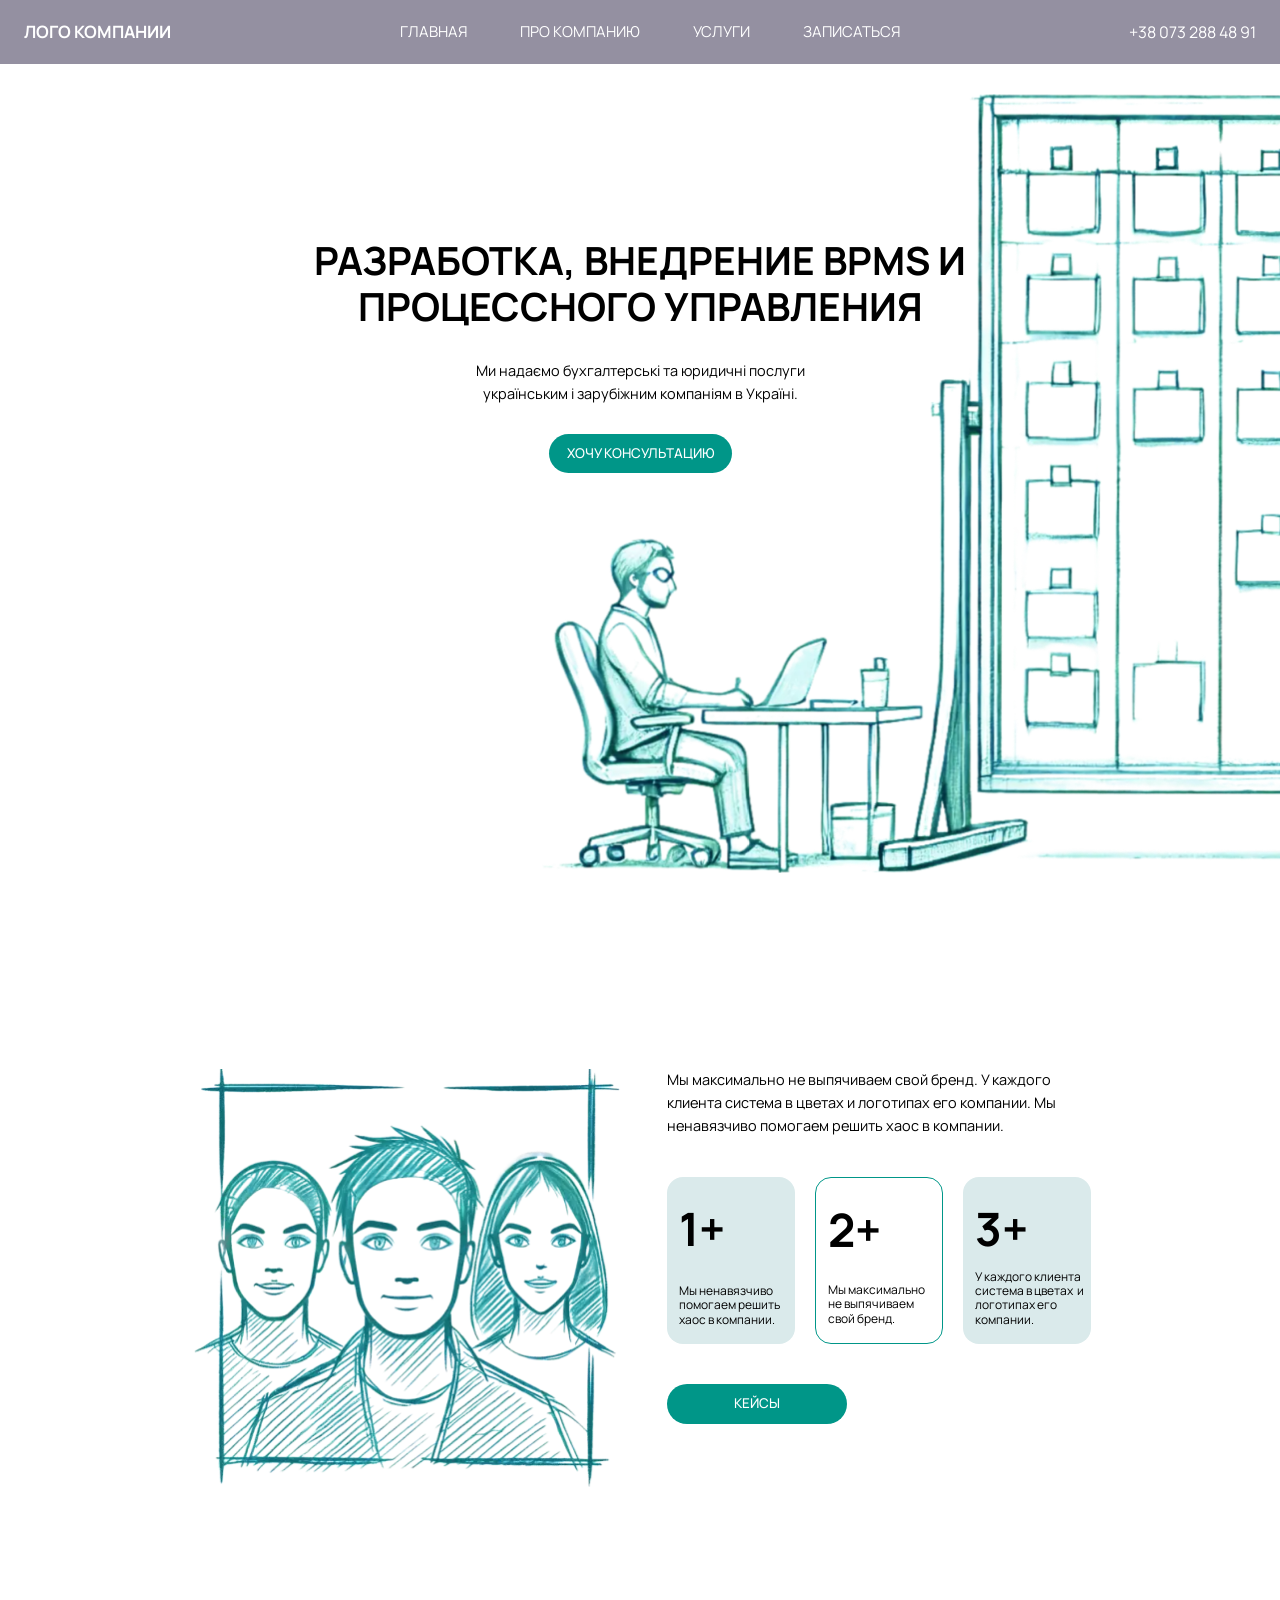
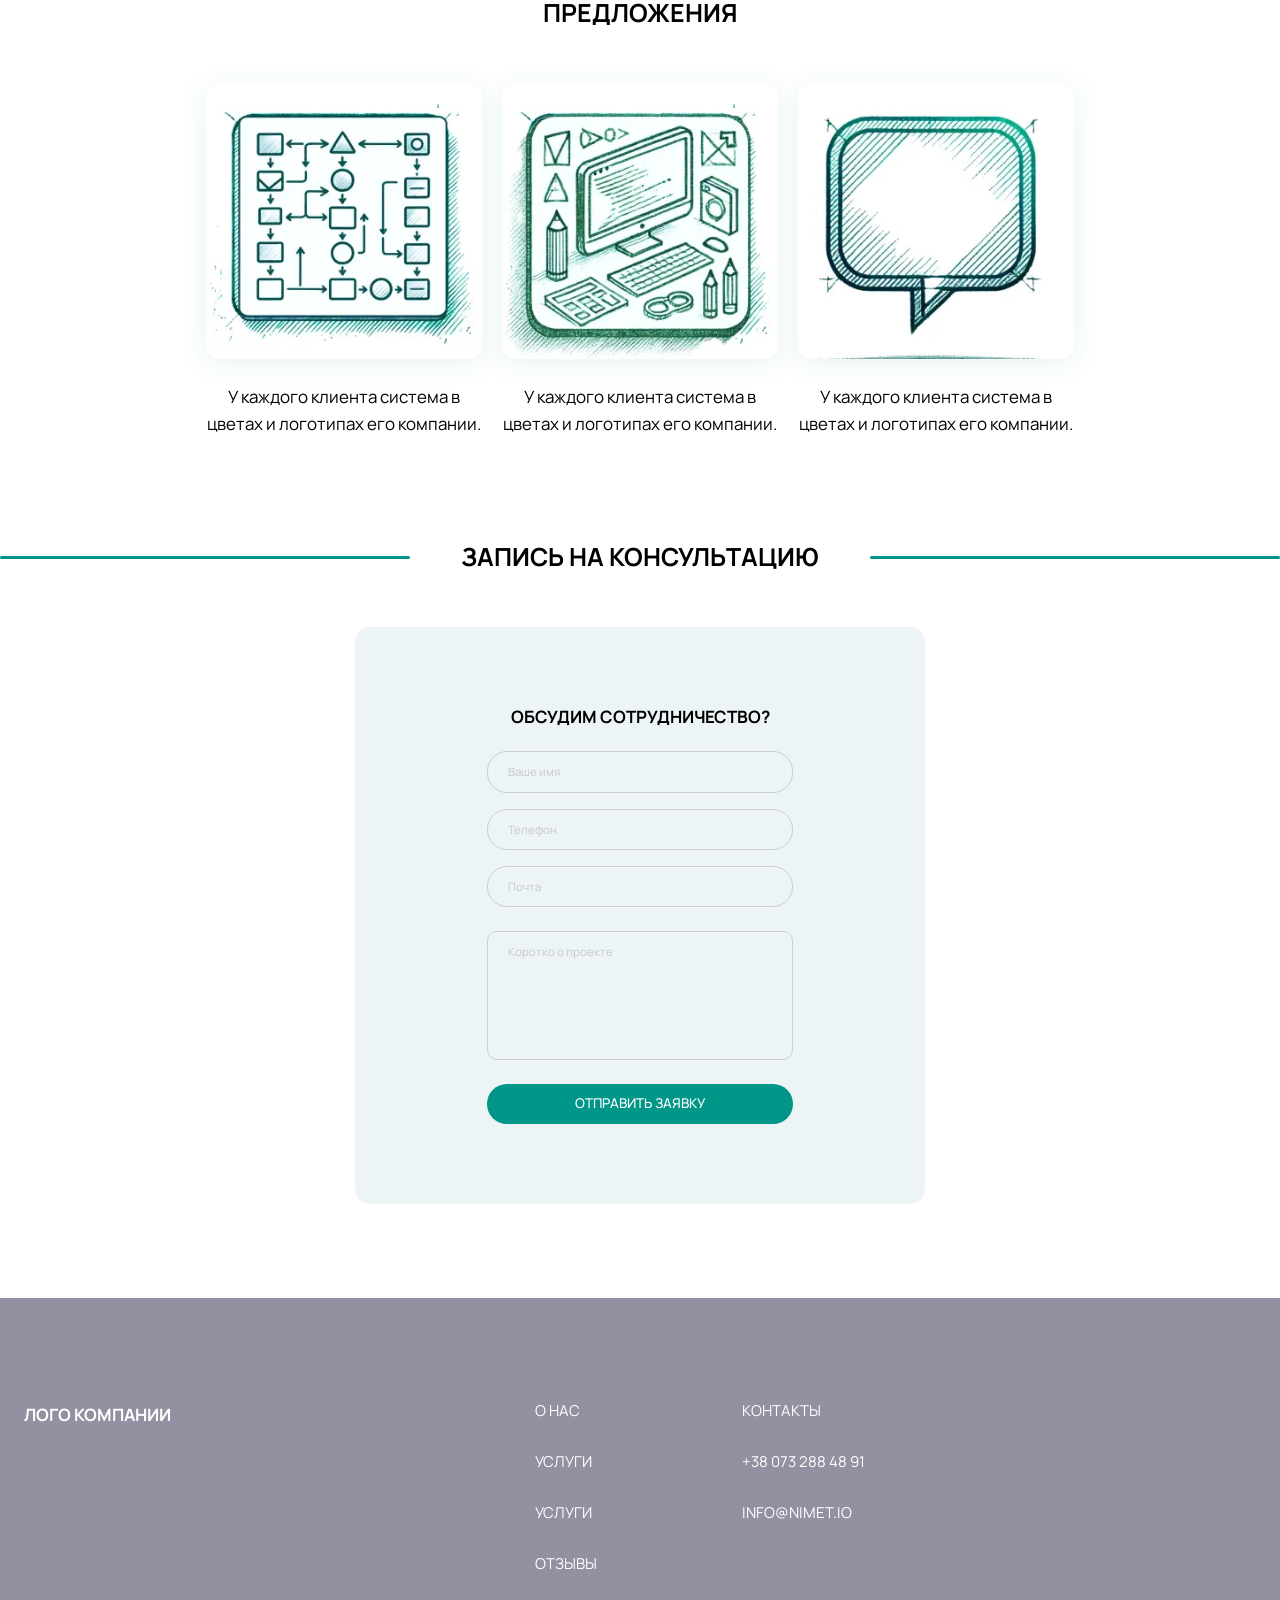
==== commit 45c363c2: "Add files via upload" ====
--- a/home.html
+++ b/home.html
@@ -10,7 +10,7 @@
 			opacity: 0;
 		}
 	</style>
-	<link rel="stylesheet" href="css/style.min.css?_v=20241121211213">
+	<link rel="stylesheet" href="css/style.min.css?_v=20241121212131">
 	<link rel="shortcut icon" href="favicon.ico">
 	<meta name="viewport" content="width=device-width, initial-scale=1.0">
 </head>
@@ -167,7 +167,7 @@
 				</div>
 		</footer>
 	</div>
-	<script src="js/app.min.js?_v=20241121211213"></script>
+	<script src="js/app.min.js?_v=20241121212131"></script>
 	<script type="text/javascript">
 		(function(d, s, u, e, p) {
 			p = d.getElementsByTagName(s)[0], e = d.createElement(s), e.async = 1, e.src = u, p.parentNode.insertBefore(e, p);
--- a/css/style.min.css
+++ b/css/style.min.css
@@ -1 +1 @@
-@import url(https://fonts.googleapis.com/css?family=Manrope:regular,500,700);*{padding:0;margin:0;border:0}*,*::after,*::before{box-sizing:border-box}*::after,*::before{display:inline-block}body,html{height:100%;min-width:320px}body{color:#000;line-height:1.2;font-family:Manrope,sans-serif;font-size:.9375rem;-ms-text-size-adjust:100%;-moz-text-size-adjust:100%;-webkit-text-size-adjust:100%;-webkit-font-smoothing:antialiased;-moz-osx-font-smoothing:grayscale}button,input,textarea{font-family:Manrope,sans-serif;font-size:inherit;line-height:inherit;color:inherit;background-color:rgba(0,0,0,0)}input,textarea{width:100%}label{display:inline-block}button,option,select{cursor:pointer}a{display:inline-block;color:inherit;text-decoration:none}ul li{list-style:none}img{vertical-align:top}h1,h2,h3,h4,h5,h6{font-weight:inherit;font-size:inherit}body{transition:opacity .01s}.lock body{overflow:hidden;touch-action:none;-ms-scroll-chaining:none;overscroll-behavior:none}.loaded body{opacity:1}.wrapper{min-height:100%;display:flex;flex-direction:column;overflow:hidden}@supports (overflow:clip){.wrapper{overflow:clip}}.wrapper>main{flex:1 1 auto}.wrapper>*{min-width:0}[class*=__container]{max-width:116rem;margin:0 auto;padding:0 1.5rem}[class*="--gc"]{display:grid;min-width:0;grid-template-columns:1.5rem 1fr minmax(auto,113rem) 1fr 1.5rem}[class*="--gc"]>*{min-width:0;grid-column:3/4}.button{display:inline-flex;justify-content:center;align-items:center;min-width:11.25rem;font-weight:500;line-height:1;text-transform:uppercase;text-align:center;white-space:nowrap;color:#fff;border-radius:6.25rem;background-color:#009688;padding:.8125rem 1.125rem;transition:background-color .3s}.button:hover{background-color:#004741}.button--fw{width:100%}input[type=email],input[type=tel],input[type=text],textarea{-webkit-appearance:none;appearance:none}.input{display:block;width:100%;border-radius:1.25rem;line-height:1.1538461538;border:1px solid #cdcdcd;caret-color:inherit;color:#000;padding:.8125rem 2rem .8125rem 1.25rem;transition:border .3s}.input::-webkit-input-placeholder{color:#c8c8c8}.input:-ms-input-placeholder{color:#c8c8c8}.input::-ms-input-placeholder{color:#c8c8c8}.input::placeholder{color:#c8c8c8}.input:hover{border:1px solid #009688}.input:hover::-webkit-input-placeholder{color:#009688}.input:hover:-ms-input-placeholder{color:#009688}.input:hover::-ms-input-placeholder{color:#009688}.input:hover::placeholder{color:#009688}.input:active,.input:focus{outline:1px solid #009688}.input[placeholder]:not([data-placeholder-nohiden])::-webkit-input-placeholder{-webkit-transition:opacity .3s ease 0s,color .3s ease 0s;transition:opacity .3s ease 0s,color .3s ease 0s}.input[placeholder]:not([data-placeholder-nohiden]):-ms-input-placeholder{-ms-transition:opacity .3s ease 0s,color .3s ease 0s;transition:opacity .3s ease 0s,color .3s ease 0s}.input[placeholder]:not([data-placeholder-nohiden])::-ms-input-placeholder{-ms-transition:opacity .3s ease 0s,color .3s ease 0s;transition:opacity .3s ease 0s,color .3s ease 0s}.input[placeholder]:not([data-placeholder-nohiden])::placeholder{transition:opacity .3s ease 0s,color .3s ease 0s}.input[placeholder]:not([data-placeholder-nohiden]):focus::-webkit-input-placeholder{opacity:0}.input[placeholder]:not([data-placeholder-nohiden]):focus:-ms-input-placeholder{opacity:0}.input[placeholder]:not([data-placeholder-nohiden]):focus::-ms-input-placeholder{opacity:0}.input[placeholder]:not([data-placeholder-nohiden]):focus::placeholder{opacity:0}textarea.input{resize:none;border-radius:.625rem}.icon-menu{display:none}.ibg{width:100%;height:100%;-o-object-fit:cover;object-fit:cover}.ibg--top{-o-object-position:top;object-position:top}.ibg--bottom{-o-object-position:bottom;object-position:bottom}.ibg--left{-o-object-position:left;object-position:left}.ibg--right{-o-object-position:right;object-position:right}.ibg--contain{-o-object-fit:contain;object-fit:contain}.title{font-weight:700;text-transform:uppercase;text-align:center;color:#000}.title_watch span{opacity:0}.title_watch_line::after,.title_watch_line::before{width:0;transition:width .6s ease-out}.loaded .title_watch._watcher-view span{-webkit-animation:animation-opacity .4s ease-out 0s forwards;animation:animation-opacity .4s ease-out 0s forwards}.loaded .title_watch_line._watcher-view span{-webkit-animation:animation-opacity .4s ease-out .2s forwards;animation:animation-opacity .4s ease-out .2s forwards}.loaded ._watcher-view .block_watch{-webkit-animation:animation-opacity .6s ease-out .4s forwards;animation:animation-opacity .6s ease-out .4s forwards}.loaded ._watcher-view .image_watch{-webkit-animation:animation-opacity .8s ease-out .2s forwards;animation:animation-opacity .8s ease-out .2s forwards}.body-offers_watch_1{position:relative;z-index:1}.loaded .body-offers_watch_1._watcher-view{-webkit-animation:animation-opacity .4s ease-out 0s forwards;animation:animation-opacity .4s ease-out 0s forwards}.loaded .body-offers_watch_2._watcher-view{-webkit-animation:animation-opacity .4s ease-out .2s forwards;animation:animation-opacity .4s ease-out .2s forwards}.body-offers_watch_3{position:relative;z-index:1}.loaded .body-offers_watch_3._watcher-view{-webkit-animation:animation-opacity .4s ease-out .4s forwards;animation:animation-opacity .4s ease-out .4s forwards}@-webkit-keyframes animation-opacity{0%{opacity:0}100%{opacity:1}}@keyframes animation-opacity{0%{opacity:0}100%{opacity:1}}.text{text-align:center;color:#000}.our-cases{position:relative;margin-top:4rem}.our-cases__container{max-width:93.25rem}.item-our-cases{display:flex;align-items:center}.item-our-cases::before{content:"";position:absolute;width:100%;left:0;background:#edf4f5;z-index:-1}.item-our-cases__title{position:relative;text-align:start;padding-bottom:.625rem}.item-our-cases__title::before{content:"";position:absolute;width:75.685%;height:.1875rem;bottom:0;left:0;background:#009688}.item-our-cases__name{line-height:1.58678;color:#000}.item-our-cases__text{max-width:17.9375rem;line-height:1.58678;color:#000}.our-partners{position:relative;margin-top:4rem}.our-partners__body{display:grid;grid-template-columns:repeat(auto-fit,minmax(25rem,1fr))}.our-partners__image{position:relative;padding-top:40.5660377358%}.our-partners__picture{position:absolute;width:100%;height:100%;top:0;left:0;-o-object-fit:cover;object-fit:cover}.header{z-index:10;position:fixed;width:100%;top:0;left:0;background:#9490a1}.header__container{min-height:4rem;display:flex;align-items:center;justify-content:space-between;gap:1.5rem;padding-top:1.25rem;padding-bottom:1.25rem}.header__logo{z-index:2;position:relative;white-space:nowrap;font-weight:700;font-size:1.0625rem;line-height:1.17647;text-transform:uppercase;color:#fff}.header__phone{white-space:nowrap;font-size:1rem;line-height:1.40625;text-transform:uppercase;color:#fff;transition:color .3s}.header__phone:hover{color:#05ffe8}.menu__list{display:flex;align-items:center;justify-content:center;flex-wrap:wrap;row-gap:.5rem}.menu__link{font-size:.9375rem;line-height:1.4666666667;text-transform:uppercase;color:#fff;transition:color .3s}.menu__link:hover{color:#05ffe8}.menu__contact{display:none}.menu__title{font-size:.9375rem;line-height:.7333333333;text-transform:uppercase;color:#000}.menu__email{font-size:.9375rem;line-height:.7333333333;text-transform:uppercase;color:#000;transition:color .3s}.menu__email:hover{color:#05ffe8}.footer{background:#9490a1;padding-top:6.6875rem}.footer__container{display:flex;align-items:flex-start}.footer__logo{white-space:nowrap;font-weight:700;font-size:1.0625rem;line-height:1.17647;text-transform:uppercase;color:#fff}.footer__body{display:flex;align-items:flex-start}.footer__list{display:flex;flex-direction:column;gap:2.5rem}.footer__item{line-height:.7333333333}.footer__link{font-size:.9375rem;text-transform:uppercase;color:#fff;line-height:.7333333333;transition:color .3s}.footer__link:hover{color:#05ffe8}.footer__contact{display:flex;flex-direction:column;gap:2.5rem}.footer__title{font-size:.9375rem;text-transform:uppercase;color:#fff;line-height:.7333333333}.footer__phone{font-size:.9375rem;text-transform:uppercase;color:#fff;line-height:.7333333333;transition:color .3s}.footer__phone:hover{color:#05ffe8}.footer__email{font-size:.9375rem;text-transform:uppercase;color:#fff;line-height:.7333333333;transition:color .3s}.footer__email:hover{color:#05ffe8}.main{position:relative;margin-top:4rem}.main__image{opacity:0;position:absolute;bottom:0;background:url(../img/main/main/bg.webp) no-repeat center center/cover}.main__container{opacity:0;z-index:2;position:relative;display:flex;flex-direction:column;align-items:center}.main__title{max-width:54.375rem}.main__text{max-width:22.3125rem}.about{overflow:hidden;position:relative}.about__container{max-width:59.75rem}.about__title{display:flex;justify-content:center;align-items:center}.about__title::after,.about__title::before{position:absolute;content:"";height:.1875rem;border-radius:.125rem;background-color:#009688;z-index:-1}.about__title._watcher-view::after,.about__title._watcher-view::before{width:33.854%}.about__title::before{left:0}.about__title::after{right:0}.body-about{display:flex}.body-about__image{position:relative}.body-about__picture{position:absolute;width:100%;height:100%;top:0;left:0;-o-object-fit:contain;object-fit:contain}.body-about__text:not(:last-child){margin-bottom:2.5rem}.body-about__items{display:flex}.body-about__items:not(:last-child){margin-bottom:2.5rem}.item-about{flex:0 1 8rem;min-height:10.3125rem;display:flex;flex-direction:column;justify-content:space-between;border-radius:1rem;background-color:#daeaeb;padding:1.5rem .4375rem 1.0625rem .75rem;transition:background-color .3s}.item-about:hover{background-color:#009688}.item-about:hover .item-about__value{color:#fff}.item-about:hover .item-about__text{color:#fff}.item-about_border{background-color:#fff;border:1px solid #009688}.item-about__value{font-weight:700;font-size:2.875rem;text-transform:uppercase;color:#000;transition:color .3s}.item-about__value:not(:last-child){margin-bottom:.8125rem}.item-about__text{font-size:.75rem;color:#000;transition:color .3s}.offers{position:relative}.offers__container{max-width:59.75rem}.body-offers{display:flex;justify-content:center;flex-wrap:wrap;-webkit-column-gap:1.25rem;-moz-column-gap:1.25rem;column-gap:1.25rem;row-gap:2.5rem}.body-offers__item{opacity:0;flex:0 0 17.25rem}.body-offers__image{border-radius:.9375rem;box-shadow:0 4px 27px 0 rgba(0,150,136,.1)}.body-offers__line{display:flex;align-items:center}.body-offers__line::after,.body-offers__line::before{content:"";position:absolute;width:50%;height:7.8125rem;background-color:#b3dfdb;z-index:-1}.body-offers__line::after{right:0}.body-offers__line::before{left:0}.body-offers__picture{width:17.25rem;height:17.25rem;border-radius:.9375rem}.body-offers__text{line-height:1.2}.consultation{position:relative}.consultation__container{max-width:38.625rem}.consultation__title{display:flex;justify-content:center;align-items:center}.consultation__title::after,.consultation__title::before{position:absolute;content:"";height:.1875rem;border-radius:.125rem;background-color:#009688;z-index:-1}.consultation__title._watcher-view::after,.consultation__title._watcher-view::before{width:32%}.consultation__title::before{left:0}.consultation__title::after{right:0}.consultation__image{display:none}.form-consultation{max-width:35.625rem;display:flex;flex-direction:column;align-items:center;border-radius:.9375rem;background:#edf4f5;padding:5rem 2.5rem}.form-consultation__title{font-weight:700;line-height:1.2;text-transform:uppercase;text-align:center;color:#000}@media (min-width:29.99875em){.body-about__items{flex-wrap:wrap}}@media (min-width:47.99875em){.text{line-height:1.58678}.item-our-cases__image{flex:0 1 45.25rem;position:relative;padding-top:32.8947368421%}.item-our-cases__picture{position:absolute;width:100%;height:100%;top:0;left:0;-o-object-fit:cover;object-fit:cover;border-radius:1.25rem}.item-our-cases__body{flex:0 1 34.375rem}.our-partners__title{display:flex;justify-content:center;align-items:center}.our-partners__title::after,.our-partners__title::before{position:absolute;content:"";width:33.854%;height:.1875rem;border-radius:.125rem;background-color:#009688;z-index:-1}.our-partners__title::before{left:0}.our-partners__title::after{right:0}.footer__container{justify-content:space-between}.footer__body{flex:0 1 63.6875rem}.logo-footer{flex:0 1 32.3125rem}.body-about__image{padding-top:47.5717439294%;flex:0 1 28.625rem}.body-about__content{padding-top:1.0625rem;flex:0 1 26.6875rem}.body-about__text{text-align:start;line-height:1.6}.form-consultation__button_mob{display:none}}@media (min-width:47.99875em)and (min-width:113em){.body-about__content{padding-top:1.0625rem}}@media (min-width:113.5em){.menu__list{-webkit-column-gap:5.75rem;-moz-column-gap:5.75rem;column-gap:5.75rem}}@media (min-width:62em){.body-about{gap:1.5rem}.body-about__items{gap:1.25rem}.form-consultation__title{font-size:1.0625rem}.form-consultation__title:not(:last-child){margin-bottom:1.5rem}.form-consultation__input{max-width:19.125rem}.form-consultation__input:not(:last-child){margin-bottom:1rem}.form-consultation__input_email:not(:last-child){margin-bottom:1.5rem}.form-consultation__input_textarea{min-height:8.0625rem}.form-consultation__input_textarea:not(:last-child){margin-bottom:1.5rem}.form-consultation__button{max-width:19.125rem}}@media (min-width:113em){.button{font-size:.9375rem}.input{font-size:.8125rem}.title{font-size:3.375rem}.title--small{font-size:1.875rem}.title--small:not(:last-child){margin-bottom:4.375rem}.text{font-size:.9375rem}.our-cases{padding-top:8.4375rem}.our-cases{padding-bottom:8.125rem}.our-cases__title:not(:last-child){margin-bottom:5rem}.item-our-cases{gap:10.375rem}.item-our-cases:not(:last-child){margin-bottom:5rem}.item-our-cases::before{height:26.3125rem}.item-our-cases__body{padding-top:1.5625rem}.item-our-cases__title{font-size:2.875rem}.item-our-cases__title:not(:last-child){margin-bottom:.625rem}.item-our-cases__name{font-size:.9375rem}.item-our-cases__name:not(:last-child){margin-bottom:2.875rem}.item-our-cases__text{font-size:.9375rem}.our-partners{padding-top:8.4375rem}.our-partners{padding-bottom:8.125rem}.our-partners__title:not(:last-child){margin-bottom:5.5625rem}.our-partners__body{gap:1.25rem}.our-partners__picture{border-radius:1.25rem}.footer{padding-bottom:10.9375rem}.footer__container{gap:14.1875rem}.footer__body{gap:14.1875rem}.main{padding-top:15.625rem}.main{height:62.4375rem}.main__image{width:61.5625rem}.main__image{height:60.125rem}.main__image{right:.0000000625rem}.main__title:not(:last-child){margin-bottom:2.5rem}.main__text:not(:last-child){margin-bottom:2.5rem}.about{padding-top:8.125rem}.about{padding-bottom:8.125rem}.offers{padding-bottom:8.125rem}.body-offers__image:not(:last-child){margin-bottom:1.875rem}.body-offers__text{font-size:1.25rem}.consultation{padding-bottom:8.125rem}}@media (max-width:62em){.item-our-cases__body{padding-top:.0000000625rem}}@media (max-width:48em){.button{font-size:.75rem}.input{font-size:.625rem}.title{font-size:1.5rem}.title--small{font-size:1.25rem}.title--small:not(:last-child){margin-bottom:2.5rem}.text{font-size:.875rem}.our-cases{padding-top:5rem}.our-cases{padding-bottom:5rem}.our-cases__title:not(:last-child){margin-bottom:2.5rem}.item-our-cases{gap:1.25rem}.item-our-cases:not(:last-child){margin-bottom:2.5rem}.item-our-cases::before{height:13.75rem}.item-our-cases__title{font-size:1.5rem}.item-our-cases__title:not(:last-child){margin-bottom:1.0625rem}.item-our-cases__name{font-size:.875rem}.item-our-cases__name:not(:last-child){margin-bottom:1.25rem}.item-our-cases__text{font-size:.875rem}.our-partners{padding-top:5rem}.our-partners{padding-bottom:5rem}.our-partners__title:not(:last-child){margin-bottom:2.5rem}.our-partners__body{gap:.625rem}.our-partners__picture{border-radius:.625rem}.menu__list{-webkit-column-gap:1rem;-moz-column-gap:1rem;column-gap:1rem}.footer{padding-bottom:9.125rem}.footer__container{gap:4.125rem}.footer__body{gap:4.125rem}.main__title:not(:last-child){margin-bottom:1rem}.main__text:not(:last-child){margin-bottom:1.1875rem}.about{padding-top:5rem}.about{padding-bottom:5rem}.body-about{gap:.75rem}.body-about__items{gap:.625rem}.offers{padding-bottom:5rem}.body-offers__image:not(:last-child){margin-bottom:1.25rem}.body-offers__text{font-size:.875rem}.consultation{padding-bottom:3.75rem}}@media (max-width:30em){.main{padding-top:3.625rem}.main{height:32.5rem}.main__image{width:32.0625rem}.main__image{height:31.25rem}.main__image{right:-9.375rem}.form-consultation__title{font-size:.875rem}.form-consultation__title:not(:last-child){margin-bottom:.875rem}.form-consultation__input{max-width:9.5625rem}.form-consultation__input:not(:last-child){margin-bottom:.625rem}.form-consultation__input_email:not(:last-child){margin-bottom:.625rem}.form-consultation__input_textarea{min-height:4.375rem}.form-consultation__input_textarea:not(:last-child){margin-bottom:1.25rem}.form-consultation__button{max-width:9.5625rem}}@media (max-width:87.49875em){.our-partners__body{grid-template-columns:repeat(auto-fit,minmax(18.75rem,1fr))}}@media (max-width:74.99875em){.main__title{max-width:46.25rem}}@media (max-width:61.99875em){.title_watch_line::after,.title_watch_line::before{transition:width .4s ease-out}.our-partners__body{grid-template-columns:repeat(auto-fit,minmax(12.5rem,1fr))}.main__title{max-width:36.25rem}.consultation__title._watcher-view::after,.consultation__title._watcher-view::before{width:26%}}@media (max-width:47.99875em){.button{min-width:9.375rem;line-height:1.25;padding:.625rem .5625rem}.input{line-height:.8;border-radius:.6875rem;padding:.4375rem 1.0625rem .4375rem .6875rem}.menu__body{display:flex;flex-direction:column;justify-content:space-between;row-gap:2.5rem;position:fixed;width:100%;height:100%;left:100%;top:0;overflow:auto;padding:9rem 1.5rem 5rem 1.5rem;background-color:#fff;transition:left .3s}.menu__body::before{content:"";position:fixed;width:100%;height:4rem;left:100%;top:0;transition:left .3s;z-index:2;background:#009688}.menu-open .menu__body{left:0}.menu-open .menu__body::before{left:0}.menu__list{flex-direction:column}.icon-menu{display:block;position:relative;width:1.5rem;height:1rem;z-index:5}.icon-menu span,.icon-menu::after,.icon-menu::before{content:"";transition:all .3s ease 0s;right:0;position:absolute;width:100%;height:.125rem;background-color:#fff;border-radius:.125rem}.icon-menu::before{top:0}.icon-menu::after{bottom:0}.icon-menu span{top:calc(50% - .0625rem)}.menu-open .icon-menu span{width:0}.menu-open .icon-menu::before{top:calc(50% - .0625rem);-webkit-transform:rotate(-45deg);transform:rotate(-45deg)}.menu-open .icon-menu::after{bottom:calc(50% - .0625rem);-webkit-transform:rotate(45deg);transform:rotate(45deg)}.loaded .title_watch_line._watcher-view span{-webkit-animation:animation-opacity .4s ease-out 0s forwards;animation:animation-opacity .4s ease-out 0s forwards}.body-offers_watch{position:relative;z-index:1}.loaded .body-offers_watch._watcher-view{-webkit-animation:animation-opacity .4s ease-out 0s forwards;animation:animation-opacity .4s ease-out 0s forwards}.item-our-cases{flex-direction:column}.item-our-cases::before{height:7.5625rem;-webkit-transform:translateY(2.25rem);transform:translateY(2.25rem)}.item-our-cases__picture{border-radius:.625rem;width:19.5rem;height:11.5625rem}.item-our-cases__title::before{width:100%}.item-our-cases__title{line-height:.7916666667}.item-our-cases__name{line-height:.7142857143}.item-our-cases__text{line-height:1.5}.our-partners__body{grid-template-columns:repeat(auto-fit,minmax(9.375rem,1fr))}.our-partners__image{padding-top:49.0066225166%}.header__phone{font-size:.9375rem;color:#000;line-height:.7333333333}.menu__list{row-gap:2.5rem}.menu__item{line-height:.75}.menu__link{font-size:1.25rem;line-height:.75;color:#000}.menu__contact{display:flex;flex-direction:column;align-items:center;row-gap:1.25rem}.footer__container{flex-direction:column;align-items:center}.footer__body{flex-direction:column;align-items:center}.footer__items{display:none}.footer__contact{align-items:center}.footer__title{text-align:center}.footer__phone{text-align:center}.footer__email{text-align:center}.about__title._watcher-view::after,.about__title._watcher-view::before{width:28%}.body-about{flex-direction:column-reverse;gap:2.5rem;align-items:center}.body-about__image{width:20.75rem;height:20.6875rem}.body-about__content{display:flex;flex-direction:column;align-items:center}.body-about__text{max-width:19.0625rem}.body-about__items{justify-content:center;gap:1.1875rem;overflow-x:scroll;overflow-y:hidden;-webkit-overflow-scrolling:touch;scrollbar-width:none;margin:0 -1.5rem;padding:0 1.5rem}.body-about__items::-webkit-scrollbar{display:none}.body-about__button{max-width:9.4375rem}.item-about{flex:0 0 8.0625rem}.body-offers__line::after,.body-offers__line::before{height:8.875rem}.body-offers__picture{width:19.5rem;height:19.5rem;border-radius:1rem}.consultation__title._watcher-view::after,.consultation__title._watcher-view::before{width:10%}.consultation__image{display:flex;justify-content:center}.form-consultation{padding:2.5rem}.form-consultation:not(:last-child){margin-bottom:2.5rem}.form-consultation__title{line-height:.7857142857}.form-consultation__button_pc{display:none}}@media (max-width:47.99875em)and (any-hover:none){.icon-menu{cursor:default}}@media (max-width:29.99875em){.main__container{align-items:flex-start}.main__title{max-width:13.75rem;text-align:start}.main__text{max-width:13.75rem;text-align:start}.main__text span{display:none}.about__title._watcher-view::after,.about__title._watcher-view::before{width:21.388%}.body-about__items{justify-content:start}.consultation__title._watcher-view::after,.consultation__title._watcher-view::before{width:7.222%}}@media (min-width:48em)and (max-width:113em){.button{font-size:clamp(.75rem ,.6115384615rem + .2884615385vw ,.9375rem)}.input{font-size:clamp(.625rem ,.4865384615rem + .2884615385vw ,.8125rem)}.title{font-size:clamp(1.5rem ,.1153846154rem + 2.8846153846vw ,3.375rem)}.title--small{font-size:clamp(1.25rem ,.7884615385rem + .9615384615vw ,1.875rem)}.title--small:not(:last-child){margin-bottom:clamp(2.5rem ,1.1153846154rem + 2.8846153846vw ,4.375rem)}.text{font-size:clamp(.875rem ,.8288461538rem + .0961538462vw ,.9375rem)}.our-cases{padding-top:clamp(5rem ,2.4615384615rem + 5.2884615385vw ,8.4375rem)}.our-cases{padding-bottom:clamp(5rem ,2.6923076923rem + 4.8076923077vw ,8.125rem)}.our-cases__title:not(:last-child){margin-bottom:clamp(2.5rem ,.6538461538rem + 3.8461538462vw ,5rem)}.item-our-cases{gap:clamp(1.25rem ,-5.4884615385rem + 14.0384615385vw ,10.375rem)}.item-our-cases:not(:last-child){margin-bottom:clamp(2.5rem ,.6538461538rem + 3.8461538462vw ,5rem)}.item-our-cases::before{height:clamp(13.75rem ,4.4730769231rem + 19.3269230769vw ,26.3125rem)}.item-our-cases__title{font-size:clamp(1.5rem ,.4846153846rem + 2.1153846154vw ,2.875rem)}.item-our-cases__title:not(:last-child){margin-bottom:clamp(.625rem ,1.3855769231rem + -.6730769231vw ,1.0625rem)}.item-our-cases__name{font-size:clamp(.875rem ,.8288461538rem + .0961538462vw ,.9375rem)}.item-our-cases__name:not(:last-child){margin-bottom:clamp(1.25rem ,.05rem + 2.5vw ,2.875rem)}.item-our-cases__text{font-size:clamp(.875rem ,.8288461538rem + .0961538462vw ,.9375rem)}.our-partners{padding-top:clamp(5rem ,2.4615384615rem + 5.2884615385vw ,8.4375rem)}.our-partners{padding-bottom:clamp(5rem ,2.6923076923rem + 4.8076923077vw ,8.125rem)}.our-partners__title:not(:last-child){margin-bottom:clamp(2.5rem ,.2384615385rem + 4.7115384615vw ,5.5625rem)}.our-partners__body{gap:clamp(.625rem ,.1634615385rem + .9615384615vw ,1.25rem)}.our-partners__picture{border-radius:clamp(.625rem ,.1634615385rem + .9615384615vw ,1.25rem)}.footer{padding-bottom:clamp(9.125rem ,7.7865384615rem + 2.7884615385vw ,10.9375rem)}.footer__container{gap:clamp(4.125rem ,-3.3057692308rem + 15.4807692308vw ,14.1875rem)}.footer__body{gap:clamp(4.125rem ,-3.3057692308rem + 15.4807692308vw ,14.1875rem)}.main__title:not(:last-child){margin-bottom:clamp(1rem ,-.1076923077rem + 2.3076923077vw ,2.5rem)}.main__text:not(:last-child){margin-bottom:clamp(1.1875rem ,.2182692308rem + 2.0192307692vw ,2.5rem)}.about{padding-top:clamp(5rem ,2.6923076923rem + 4.8076923077vw ,8.125rem)}.about{padding-bottom:clamp(5rem ,2.6923076923rem + 4.8076923077vw ,8.125rem)}.offers{padding-bottom:clamp(5rem ,2.6923076923rem + 4.8076923077vw ,8.125rem)}.body-offers__image:not(:last-child){margin-bottom:clamp(1.25rem ,.7884615385rem + .9615384615vw ,1.875rem)}.body-offers__text{font-size:clamp(.875rem ,.5980769231rem + .5769230769vw ,1.25rem)}.consultation{padding-bottom:clamp(3.75rem ,.5192307692rem + 6.7307692308vw ,8.125rem)}}@media (min-width:62em)and (max-width:113em){.item-our-cases__body{padding-top:clamp(.0000000625rem ,-1.8995096654rem + 3.0637253676vw ,1.5625rem)}}@media (min-width:48em)and (max-width:113.5em){.menu__list{-webkit-column-gap:clamp(1rem ,-2.4809160305rem + 7.2519083969vw ,5.75rem);-moz-column-gap:clamp(1rem ,-2.4809160305rem + 7.2519083969vw ,5.75rem);column-gap:clamp(1rem ,-2.4809160305rem + 7.2519083969vw ,5.75rem)}}@media (min-width:30em)and (max-width:113em){.main{padding-top:clamp(3.625rem ,-.7123493976rem + 14.4578313253vw ,15.625rem)}.main{height:clamp(32.5rem ,21.6792168675rem + 36.0692771084vw ,62.4375rem)}.main__image{width:clamp(32.0625rem ,21.3998493976rem + 35.5421686747vw ,61.5625rem)}.main__image{height:clamp(31.25rem ,20.813253012rem + 34.7891566265vw ,60.125rem)}.main__image{right:clamp(-9.375rem ,-12.7635542395rem + 11.2951807982vw ,.0000000625rem)}}@media (min-width:48em)and (max-width:62em){.body-about{gap:clamp(.75rem ,-1.8214285714rem + 5.3571428571vw ,1.5rem)}.body-about__items{gap:clamp(.625rem ,-1.5178571429rem + 4.4642857143vw ,1.25rem)}}@media (min-width:47.99875em)and (min-width:62em)and (max-width:113em){.body-about__content{padding-top:clamp(.0000000625rem ,-1.2916665282rem + 2.0833332108vw ,1.0625rem)}}@media (min-width:47.99875em)and (max-width:62em){.body-about__content{padding-top:.0000000625rem}}@media (min-width:30em)and (max-width:62em){.form-consultation__title{font-size:clamp(.875rem ,.69921875rem + .5859375vw ,1.0625rem)}.form-consultation__title:not(:last-child){margin-bottom:clamp(.875rem ,.2890625rem + 1.953125vw ,1.5rem)}.form-consultation__input{max-width:clamp(9.5625rem ,.59765625rem + 29.8828125vw ,19.125rem)}.form-consultation__input:not(:last-child){margin-bottom:clamp(.625rem ,.2734375rem + 1.171875vw ,1rem)}.form-consultation__input_email:not(:last-child){margin-bottom:clamp(.625rem ,-.1953125rem + 2.734375vw ,1.5rem)}.form-consultation__input_textarea{min-height:clamp(4.375rem ,.91796875rem + 11.5234375vw ,8.0625rem)}.form-consultation__input_textarea:not(:last-child){margin-bottom:clamp(1.25rem ,1.015625rem + .78125vw ,1.5rem)}.form-consultation__button{max-width:clamp(9.5625rem ,.59765625rem + 29.8828125vw ,19.125rem)}}+@import url(https://fonts.googleapis.com/css?family=Manrope:regular,500,700);*{padding:0;margin:0;border:0}*,*::after,*::before{box-sizing:border-box}*::after,*::before{display:inline-block}body,html{height:100%;min-width:320px}body{color:#000;line-height:1.2;font-family:Manrope,sans-serif;font-size:.9375rem;-ms-text-size-adjust:100%;-moz-text-size-adjust:100%;-webkit-text-size-adjust:100%;-webkit-font-smoothing:antialiased;-moz-osx-font-smoothing:grayscale}button,input,textarea{font-family:Manrope,sans-serif;font-size:inherit;line-height:inherit;color:inherit;background-color:rgba(0,0,0,0)}input,textarea{width:100%}label{display:inline-block}button,option,select{cursor:pointer}a{display:inline-block;color:inherit;text-decoration:none}ul li{list-style:none}img{vertical-align:top}h1,h2,h3,h4,h5,h6{font-weight:inherit;font-size:inherit}body{transition:opacity .01s}.lock body{overflow:hidden;touch-action:none;-ms-scroll-chaining:none;overscroll-behavior:none}.loaded body{opacity:1}.wrapper{min-height:100%;display:flex;flex-direction:column;overflow:hidden}@supports (overflow:clip){.wrapper{overflow:clip}}.wrapper>main{flex:1 1 auto}.wrapper>*{min-width:0}[class*=__container]{max-width:116rem;margin:0 auto;padding:0 1.5rem}[class*="--gc"]{display:grid;min-width:0;grid-template-columns:1.5rem 1fr minmax(auto,113rem) 1fr 1.5rem}[class*="--gc"]>*{min-width:0;grid-column:3/4}.button{display:inline-flex;justify-content:center;align-items:center;min-width:11.25rem;font-weight:500;line-height:1;text-transform:uppercase;text-align:center;white-space:nowrap;color:#fff;border-radius:6.25rem;background-color:#009688;padding:.8125rem 1.125rem;transition:background-color .3s}.button:hover{background-color:#004741}.button--fw{width:100%}input[type=email],input[type=tel],input[type=text],textarea{-webkit-appearance:none;appearance:none}.input{display:block;width:100%;border-radius:1.25rem;line-height:1.1538461538;border:1px solid #cdcdcd;caret-color:inherit;color:#000;padding:.8125rem 2rem .8125rem 1.25rem;transition:border .3s}.input::-webkit-input-placeholder{color:#c8c8c8}.input:-ms-input-placeholder{color:#c8c8c8}.input::-ms-input-placeholder{color:#c8c8c8}.input::placeholder{color:#c8c8c8}.input:hover{border:1px solid #009688}.input:hover::-webkit-input-placeholder{color:#009688}.input:hover:-ms-input-placeholder{color:#009688}.input:hover::-ms-input-placeholder{color:#009688}.input:hover::placeholder{color:#009688}.input:active,.input:focus{outline:1px solid #009688}.input[placeholder]:not([data-placeholder-nohiden])::-webkit-input-placeholder{-webkit-transition:opacity .3s ease 0s,color .3s ease 0s;transition:opacity .3s ease 0s,color .3s ease 0s}.input[placeholder]:not([data-placeholder-nohiden]):-ms-input-placeholder{-ms-transition:opacity .3s ease 0s,color .3s ease 0s;transition:opacity .3s ease 0s,color .3s ease 0s}.input[placeholder]:not([data-placeholder-nohiden])::-ms-input-placeholder{-ms-transition:opacity .3s ease 0s,color .3s ease 0s;transition:opacity .3s ease 0s,color .3s ease 0s}.input[placeholder]:not([data-placeholder-nohiden])::placeholder{transition:opacity .3s ease 0s,color .3s ease 0s}.input[placeholder]:not([data-placeholder-nohiden]):focus::-webkit-input-placeholder{opacity:0}.input[placeholder]:not([data-placeholder-nohiden]):focus:-ms-input-placeholder{opacity:0}.input[placeholder]:not([data-placeholder-nohiden]):focus::-ms-input-placeholder{opacity:0}.input[placeholder]:not([data-placeholder-nohiden]):focus::placeholder{opacity:0}textarea.input{resize:none;border-radius:.625rem}.icon-menu{display:none}.ibg{width:100%;height:100%;-o-object-fit:cover;object-fit:cover}.ibg--top{-o-object-position:top;object-position:top}.ibg--bottom{-o-object-position:bottom;object-position:bottom}.ibg--left{-o-object-position:left;object-position:left}.ibg--right{-o-object-position:right;object-position:right}.ibg--contain{-o-object-fit:contain;object-fit:contain}.title{font-weight:700;text-transform:uppercase;text-align:center;color:#000}.title_watch span{opacity:0}.title_watch_line::after,.title_watch_line::before{width:0;transition:width .8s ease-out}.loaded .title_watch._watcher-view span{-webkit-animation:animation-opacity .6s ease-out 0s forwards;animation:animation-opacity .6s ease-out 0s forwards}.loaded .title_watch_line._watcher-view span{-webkit-animation:animation-opacity .6s ease-out .2s forwards;animation:animation-opacity .6s ease-out .2s forwards}.loaded ._watcher-view .block_watch{-webkit-animation:animation-opacity .6s ease-out .6s forwards;animation:animation-opacity .6s ease-out .6s forwards}.loaded ._watcher-view .image_watch{-webkit-animation:animation-opacity .6s ease-out .2s forwards;animation:animation-opacity .6s ease-out .2s forwards}.body-offers_watch_1{position:relative;z-index:1}.loaded .body-offers_watch_1._watcher-view{-webkit-animation:animation-opacity .6s ease-out 0s forwards;animation:animation-opacity .6s ease-out 0s forwards}.loaded .body-offers_watch_2._watcher-view{-webkit-animation:animation-opacity .6s ease-out .2s forwards;animation:animation-opacity .6s ease-out .2s forwards}.body-offers_watch_3{position:relative;z-index:1}.loaded .body-offers_watch_3._watcher-view{-webkit-animation:animation-opacity .6s ease-out .4s forwards;animation:animation-opacity .6s ease-out .4s forwards}@-webkit-keyframes animation-opacity{0%{opacity:0;-webkit-filter:blur(4px);filter:blur(4px)}100%{opacity:1}}@keyframes animation-opacity{0%{opacity:0;-webkit-filter:blur(4px);filter:blur(4px)}100%{opacity:1}}.text{text-align:center;color:#000}.our-cases{position:relative;margin-top:4rem}.our-cases__container{max-width:93.25rem}.item-our-cases{display:flex;align-items:center}.item-our-cases::before{content:"";position:absolute;width:100%;left:0;background:#edf4f5;z-index:-1}.item-our-cases__title{position:relative;text-align:start;padding-bottom:.625rem}.item-our-cases__title::before{content:"";position:absolute;width:75.685%;height:.1875rem;bottom:0;left:0;background:#009688}.item-our-cases__name{line-height:1.58678;color:#000}.item-our-cases__text{max-width:17.9375rem;line-height:1.58678;color:#000}.our-partners{position:relative;margin-top:4rem}.our-partners__body{display:grid;grid-template-columns:repeat(auto-fit,minmax(25rem,1fr))}.our-partners__image{position:relative;padding-top:40.5660377358%}.our-partners__picture{position:absolute;width:100%;height:100%;top:0;left:0;-o-object-fit:cover;object-fit:cover}.header{z-index:10;position:fixed;width:100%;top:0;left:0;background:#9490a1}.header__container{min-height:4rem;display:flex;align-items:center;justify-content:space-between;gap:1.5rem;padding-top:1.25rem;padding-bottom:1.25rem}.header__logo{z-index:2;position:relative;white-space:nowrap;font-weight:700;font-size:1.0625rem;line-height:1.17647;text-transform:uppercase;color:#fff}.header__phone{white-space:nowrap;font-size:1rem;line-height:1.40625;text-transform:uppercase;color:#fff;transition:color .3s}.header__phone:hover{color:#05ffe8}.menu__list{display:flex;align-items:center;justify-content:center;flex-wrap:wrap;row-gap:.5rem}.menu__link{font-size:.9375rem;line-height:1.4666666667;text-transform:uppercase;color:#fff;transition:color .3s}.menu__link:hover{color:#05ffe8}.menu__contact{display:none}.menu__title{font-size:.9375rem;line-height:.7333333333;text-transform:uppercase;color:#000}.menu__email{font-size:.9375rem;line-height:.7333333333;text-transform:uppercase;color:#000;transition:color .3s}.menu__email:hover{color:#05ffe8}.footer{background:#9490a1;padding-top:6.6875rem}.footer__container{display:flex;align-items:flex-start}.footer__logo{white-space:nowrap;font-weight:700;font-size:1.0625rem;line-height:1.17647;text-transform:uppercase;color:#fff}.footer__body{display:flex;align-items:flex-start}.footer__list{display:flex;flex-direction:column;gap:2.5rem}.footer__item{line-height:.7333333333}.footer__link{font-size:.9375rem;text-transform:uppercase;color:#fff;line-height:.7333333333;transition:color .3s}.footer__link:hover{color:#05ffe8}.footer__contact{display:flex;flex-direction:column;gap:2.5rem}.footer__title{font-size:.9375rem;text-transform:uppercase;color:#fff;line-height:.7333333333}.footer__phone{font-size:.9375rem;text-transform:uppercase;color:#fff;line-height:.7333333333;transition:color .3s}.footer__phone:hover{color:#05ffe8}.footer__email{font-size:.9375rem;text-transform:uppercase;color:#fff;line-height:.7333333333;transition:color .3s}.footer__email:hover{color:#05ffe8}.main{position:relative;margin-top:4rem}.main__image{opacity:0;position:absolute;bottom:0;background:url(../img/main/main/bg.webp) no-repeat center center/cover}.main__container{opacity:0;z-index:2;position:relative;display:flex;flex-direction:column;align-items:center}.main__title{max-width:54.375rem}.main__text{max-width:22.3125rem}.about{overflow:hidden;position:relative}.about__container{max-width:59.75rem}.about__title{display:flex;justify-content:center;align-items:center}.about__title::after,.about__title::before{position:absolute;content:"";height:.1875rem;border-radius:.125rem;background-color:#009688;z-index:-1}.about__title._watcher-view::after,.about__title._watcher-view::before{width:33.854%}.about__title::before{left:0}.about__title::after{right:0}.body-about{display:flex}.body-about__image{position:relative}.body-about__picture{position:absolute;width:100%;height:100%;top:0;left:0;-o-object-fit:contain;object-fit:contain}.body-about__text:not(:last-child){margin-bottom:2.5rem}.body-about__items{display:flex}.body-about__items:not(:last-child){margin-bottom:2.5rem}.item-about{flex:0 1 8rem;min-height:10.3125rem;display:flex;flex-direction:column;justify-content:space-between;border-radius:1rem;background-color:#daeaeb;padding:1.5rem .4375rem 1.0625rem .75rem;transition:background-color .3s}.item-about:hover{background-color:#009688}.item-about:hover .item-about__value{color:#fff}.item-about:hover .item-about__text{color:#fff}.item-about_border{background-color:#fff;border:1px solid #009688}.item-about__value{font-weight:700;font-size:2.875rem;text-transform:uppercase;color:#000;transition:color .3s}.item-about__value:not(:last-child){margin-bottom:.8125rem}.item-about__text{font-size:.75rem;color:#000;transition:color .3s}.offers{position:relative}.offers__container{max-width:59.75rem}.body-offers{display:flex;justify-content:center;flex-wrap:wrap;-webkit-column-gap:1.25rem;-moz-column-gap:1.25rem;column-gap:1.25rem;row-gap:2.5rem}.body-offers__item{opacity:0;flex:0 0 17.25rem}.body-offers__image{border-radius:.9375rem;box-shadow:0 4px 27px 0 rgba(0,150,136,.1)}.body-offers__line{display:flex;align-items:center}.body-offers__line::after,.body-offers__line::before{content:"";position:absolute;width:50%;height:7.8125rem;background-color:#b3dfdb;z-index:-1}.body-offers__line::after{right:0}.body-offers__line::before{left:0}.body-offers__picture{width:17.25rem;height:17.25rem;border-radius:.9375rem}.body-offers__text{line-height:1.2}.consultation{position:relative}.consultation__container{max-width:38.625rem}.consultation__title{display:flex;justify-content:center;align-items:center}.consultation__title::after,.consultation__title::before{position:absolute;content:"";height:.1875rem;border-radius:.125rem;background-color:#009688;z-index:-1}.consultation__title._watcher-view::after,.consultation__title._watcher-view::before{width:32%}.consultation__title::before{left:0}.consultation__title::after{right:0}.consultation__image{display:none}.form-consultation{max-width:35.625rem;display:flex;flex-direction:column;align-items:center;border-radius:.9375rem;background:#edf4f5;padding:5rem 2.5rem}.form-consultation__title{font-weight:700;line-height:1.2;text-transform:uppercase;text-align:center;color:#000}@media (min-width:29.99875em){.body-about__items{flex-wrap:wrap}}@media (min-width:47.99875em){.text{line-height:1.58678}.item-our-cases__image{flex:0 1 45.25rem;position:relative;padding-top:32.8947368421%}.item-our-cases__picture{position:absolute;width:100%;height:100%;top:0;left:0;-o-object-fit:cover;object-fit:cover;border-radius:1.25rem}.item-our-cases__body{flex:0 1 34.375rem}.our-partners__title{display:flex;justify-content:center;align-items:center}.our-partners__title::after,.our-partners__title::before{position:absolute;content:"";width:33.854%;height:.1875rem;border-radius:.125rem;background-color:#009688;z-index:-1}.our-partners__title::before{left:0}.our-partners__title::after{right:0}.footer__container{justify-content:space-between}.footer__body{flex:0 1 63.6875rem}.logo-footer{flex:0 1 32.3125rem}.body-about__image{padding-top:47.5717439294%;flex:0 1 28.625rem}.body-about__content{padding-top:1.0625rem;flex:0 1 26.6875rem}.body-about__text{text-align:start;line-height:1.6}.form-consultation__button_mob{display:none}}@media (min-width:47.99875em)and (min-width:113em){.body-about__content{padding-top:1.0625rem}}@media (min-width:113.5em){.menu__list{-webkit-column-gap:5.75rem;-moz-column-gap:5.75rem;column-gap:5.75rem}}@media (min-width:62em){.body-about{gap:1.5rem}.body-about__items{gap:1.25rem}.form-consultation__title{font-size:1.0625rem}.form-consultation__title:not(:last-child){margin-bottom:1.5rem}.form-consultation__input{max-width:19.125rem}.form-consultation__input:not(:last-child){margin-bottom:1rem}.form-consultation__input_email:not(:last-child){margin-bottom:1.5rem}.form-consultation__input_textarea{min-height:8.0625rem}.form-consultation__input_textarea:not(:last-child){margin-bottom:1.5rem}.form-consultation__button{max-width:19.125rem}}@media (min-width:113em){.button{font-size:.9375rem}.input{font-size:.8125rem}.title{font-size:3.375rem}.title--small{font-size:1.875rem}.title--small:not(:last-child){margin-bottom:4.375rem}.text{font-size:.9375rem}.our-cases{padding-top:8.4375rem}.our-cases{padding-bottom:8.125rem}.our-cases__title:not(:last-child){margin-bottom:5rem}.item-our-cases{gap:10.375rem}.item-our-cases:not(:last-child){margin-bottom:5rem}.item-our-cases::before{height:26.3125rem}.item-our-cases__body{padding-top:1.5625rem}.item-our-cases__title{font-size:2.875rem}.item-our-cases__title:not(:last-child){margin-bottom:.625rem}.item-our-cases__name{font-size:.9375rem}.item-our-cases__name:not(:last-child){margin-bottom:2.875rem}.item-our-cases__text{font-size:.9375rem}.our-partners{padding-top:8.4375rem}.our-partners{padding-bottom:8.125rem}.our-partners__title:not(:last-child){margin-bottom:5.5625rem}.our-partners__body{gap:1.25rem}.our-partners__picture{border-radius:1.25rem}.footer{padding-bottom:10.9375rem}.footer__container{gap:14.1875rem}.footer__body{gap:14.1875rem}.main{padding-top:15.625rem}.main{height:62.4375rem}.main__image{width:61.5625rem}.main__image{height:60.125rem}.main__image{right:.0000000625rem}.main__title:not(:last-child){margin-bottom:2.5rem}.main__text:not(:last-child){margin-bottom:2.5rem}.about{padding-top:8.125rem}.about{padding-bottom:8.125rem}.offers{padding-bottom:8.125rem}.body-offers__image:not(:last-child){margin-bottom:1.875rem}.body-offers__text{font-size:1.25rem}.consultation{padding-bottom:8.125rem}}@media (max-width:62em){.item-our-cases__body{padding-top:.0000000625rem}}@media (max-width:48em){.button{font-size:.75rem}.input{font-size:.625rem}.title{font-size:1.5rem}.title--small{font-size:1.25rem}.title--small:not(:last-child){margin-bottom:2.5rem}.text{font-size:.875rem}.our-cases{padding-top:5rem}.our-cases{padding-bottom:5rem}.our-cases__title:not(:last-child){margin-bottom:2.5rem}.item-our-cases{gap:1.25rem}.item-our-cases:not(:last-child){margin-bottom:2.5rem}.item-our-cases::before{height:13.75rem}.item-our-cases__title{font-size:1.5rem}.item-our-cases__title:not(:last-child){margin-bottom:1.0625rem}.item-our-cases__name{font-size:.875rem}.item-our-cases__name:not(:last-child){margin-bottom:1.25rem}.item-our-cases__text{font-size:.875rem}.our-partners{padding-top:5rem}.our-partners{padding-bottom:5rem}.our-partners__title:not(:last-child){margin-bottom:2.5rem}.our-partners__body{gap:.625rem}.our-partners__picture{border-radius:.625rem}.menu__list{-webkit-column-gap:1rem;-moz-column-gap:1rem;column-gap:1rem}.footer{padding-bottom:9.125rem}.footer__container{gap:4.125rem}.footer__body{gap:4.125rem}.main__title:not(:last-child){margin-bottom:1rem}.main__text:not(:last-child){margin-bottom:1.1875rem}.about{padding-top:5rem}.about{padding-bottom:5rem}.body-about{gap:.75rem}.body-about__items{gap:.625rem}.offers{padding-bottom:5rem}.body-offers__image:not(:last-child){margin-bottom:1.25rem}.body-offers__text{font-size:.875rem}.consultation{padding-bottom:3.75rem}}@media (max-width:30em){.main{padding-top:3.625rem}.main{height:32.5rem}.main__image{width:32.0625rem}.main__image{height:31.25rem}.main__image{right:-9.375rem}.form-consultation__title{font-size:.875rem}.form-consultation__title:not(:last-child){margin-bottom:.875rem}.form-consultation__input{max-width:9.5625rem}.form-consultation__input:not(:last-child){margin-bottom:.625rem}.form-consultation__input_email:not(:last-child){margin-bottom:.625rem}.form-consultation__input_textarea{min-height:4.375rem}.form-consultation__input_textarea:not(:last-child){margin-bottom:1.25rem}.form-consultation__button{max-width:9.5625rem}}@media (max-width:87.49875em){.our-partners__body{grid-template-columns:repeat(auto-fit,minmax(18.75rem,1fr))}}@media (max-width:74.99875em){.main__title{max-width:46.25rem}}@media (max-width:61.99875em){.title_watch_line::after,.title_watch_line::before{transition:width .6s ease-out}.our-partners__body{grid-template-columns:repeat(auto-fit,minmax(12.5rem,1fr))}.main__title{max-width:36.25rem}.consultation__title._watcher-view::after,.consultation__title._watcher-view::before{width:26%}}@media (max-width:47.99875em){.button{min-width:9.375rem;line-height:1.25;padding:.625rem .5625rem}.input{line-height:.8;border-radius:.6875rem;padding:.4375rem 1.0625rem .4375rem .6875rem}.menu__body{display:flex;flex-direction:column;justify-content:space-between;row-gap:2.5rem;position:fixed;width:100%;height:100%;left:100%;top:0;overflow:auto;padding:9rem 1.5rem 5rem 1.5rem;background-color:#fff;transition:left .3s}.menu__body::before{content:"";position:fixed;width:100%;height:4rem;left:100%;top:0;transition:left .3s;z-index:2;background:#009688}.menu-open .menu__body{left:0}.menu-open .menu__body::before{left:0}.menu__list{flex-direction:column}.icon-menu{display:block;position:relative;width:1.5rem;height:1rem;z-index:5}.icon-menu span,.icon-menu::after,.icon-menu::before{content:"";transition:all .3s ease 0s;right:0;position:absolute;width:100%;height:.125rem;background-color:#fff;border-radius:.125rem}.icon-menu::before{top:0}.icon-menu::after{bottom:0}.icon-menu span{top:calc(50% - .0625rem)}.menu-open .icon-menu span{width:0}.menu-open .icon-menu::before{top:calc(50% - .0625rem);-webkit-transform:rotate(-45deg);transform:rotate(-45deg)}.menu-open .icon-menu::after{bottom:calc(50% - .0625rem);-webkit-transform:rotate(45deg);transform:rotate(45deg)}.loaded .title_watch_line._watcher-view span{-webkit-animation:animation-opacity .6s ease-out 0s forwards;animation:animation-opacity .6s ease-out 0s forwards}.body-offers_watch{position:relative;z-index:1}.loaded .body-offers_watch._watcher-view{-webkit-animation:animation-opacity .6s ease-out 0s forwards;animation:animation-opacity .6s ease-out 0s forwards}.item-our-cases{flex-direction:column}.item-our-cases::before{height:7.5625rem;-webkit-transform:translateY(2.25rem);transform:translateY(2.25rem)}.item-our-cases__picture{border-radius:.625rem;width:19.5rem;height:11.5625rem}.item-our-cases__title::before{width:100%}.item-our-cases__title{line-height:.7916666667}.item-our-cases__name{line-height:.7142857143}.item-our-cases__text{line-height:1.5}.our-partners__body{grid-template-columns:repeat(auto-fit,minmax(9.375rem,1fr))}.our-partners__image{padding-top:49.0066225166%}.header__phone{font-size:.9375rem;color:#000;line-height:.7333333333}.menu__list{row-gap:2.5rem}.menu__item{line-height:.75}.menu__link{font-size:1.25rem;line-height:.75;color:#000}.menu__contact{display:flex;flex-direction:column;align-items:center;row-gap:1.25rem}.footer__container{flex-direction:column;align-items:center}.footer__body{flex-direction:column;align-items:center}.footer__items{display:none}.footer__contact{align-items:center}.footer__title{text-align:center}.footer__phone{text-align:center}.footer__email{text-align:center}.about__title._watcher-view::after,.about__title._watcher-view::before{width:28%}.body-about{flex-direction:column-reverse;gap:2.5rem;align-items:center}.body-about__image{width:20.75rem;height:20.6875rem}.body-about__content{display:flex;flex-direction:column;align-items:center}.body-about__text{max-width:19.0625rem}.body-about__items{justify-content:center;gap:1.1875rem;overflow-x:scroll;overflow-y:hidden;-webkit-overflow-scrolling:touch;scrollbar-width:none;margin:0 -1.5rem;padding:0 1.5rem}.body-about__items::-webkit-scrollbar{display:none}.body-about__button{max-width:9.4375rem}.item-about{flex:0 0 8.0625rem}.body-offers__line::after,.body-offers__line::before{height:8.875rem}.body-offers__picture{width:19.5rem;height:19.5rem;border-radius:1rem}.consultation__title._watcher-view::after,.consultation__title._watcher-view::before{width:10%}.consultation__image{display:flex;justify-content:center}.form-consultation{padding:2.5rem}.form-consultation:not(:last-child){margin-bottom:2.5rem}.form-consultation__title{line-height:.7857142857}.form-consultation__button_pc{display:none}}@media (max-width:47.99875em)and (any-hover:none){.icon-menu{cursor:default}}@media (max-width:29.99875em){.main__container{align-items:flex-start}.main__title{max-width:13.75rem;text-align:start}.main__text{max-width:13.75rem;text-align:start}.main__text span{display:none}.about__title._watcher-view::after,.about__title._watcher-view::before{width:21.388%}.body-about__items{justify-content:start}.consultation__title._watcher-view::after,.consultation__title._watcher-view::before{width:7.222%}}@media (min-width:48em)and (max-width:113em){.button{font-size:clamp(.75rem ,.6115384615rem + .2884615385vw ,.9375rem)}.input{font-size:clamp(.625rem ,.4865384615rem + .2884615385vw ,.8125rem)}.title{font-size:clamp(1.5rem ,.1153846154rem + 2.8846153846vw ,3.375rem)}.title--small{font-size:clamp(1.25rem ,.7884615385rem + .9615384615vw ,1.875rem)}.title--small:not(:last-child){margin-bottom:clamp(2.5rem ,1.1153846154rem + 2.8846153846vw ,4.375rem)}.text{font-size:clamp(.875rem ,.8288461538rem + .0961538462vw ,.9375rem)}.our-cases{padding-top:clamp(5rem ,2.4615384615rem + 5.2884615385vw ,8.4375rem)}.our-cases{padding-bottom:clamp(5rem ,2.6923076923rem + 4.8076923077vw ,8.125rem)}.our-cases__title:not(:last-child){margin-bottom:clamp(2.5rem ,.6538461538rem + 3.8461538462vw ,5rem)}.item-our-cases{gap:clamp(1.25rem ,-5.4884615385rem + 14.0384615385vw ,10.375rem)}.item-our-cases:not(:last-child){margin-bottom:clamp(2.5rem ,.6538461538rem + 3.8461538462vw ,5rem)}.item-our-cases::before{height:clamp(13.75rem ,4.4730769231rem + 19.3269230769vw ,26.3125rem)}.item-our-cases__title{font-size:clamp(1.5rem ,.4846153846rem + 2.1153846154vw ,2.875rem)}.item-our-cases__title:not(:last-child){margin-bottom:clamp(.625rem ,1.3855769231rem + -.6730769231vw ,1.0625rem)}.item-our-cases__name{font-size:clamp(.875rem ,.8288461538rem + .0961538462vw ,.9375rem)}.item-our-cases__name:not(:last-child){margin-bottom:clamp(1.25rem ,.05rem + 2.5vw ,2.875rem)}.item-our-cases__text{font-size:clamp(.875rem ,.8288461538rem + .0961538462vw ,.9375rem)}.our-partners{padding-top:clamp(5rem ,2.4615384615rem + 5.2884615385vw ,8.4375rem)}.our-partners{padding-bottom:clamp(5rem ,2.6923076923rem + 4.8076923077vw ,8.125rem)}.our-partners__title:not(:last-child){margin-bottom:clamp(2.5rem ,.2384615385rem + 4.7115384615vw ,5.5625rem)}.our-partners__body{gap:clamp(.625rem ,.1634615385rem + .9615384615vw ,1.25rem)}.our-partners__picture{border-radius:clamp(.625rem ,.1634615385rem + .9615384615vw ,1.25rem)}.footer{padding-bottom:clamp(9.125rem ,7.7865384615rem + 2.7884615385vw ,10.9375rem)}.footer__container{gap:clamp(4.125rem ,-3.3057692308rem + 15.4807692308vw ,14.1875rem)}.footer__body{gap:clamp(4.125rem ,-3.3057692308rem + 15.4807692308vw ,14.1875rem)}.main__title:not(:last-child){margin-bottom:clamp(1rem ,-.1076923077rem + 2.3076923077vw ,2.5rem)}.main__text:not(:last-child){margin-bottom:clamp(1.1875rem ,.2182692308rem + 2.0192307692vw ,2.5rem)}.about{padding-top:clamp(5rem ,2.6923076923rem + 4.8076923077vw ,8.125rem)}.about{padding-bottom:clamp(5rem ,2.6923076923rem + 4.8076923077vw ,8.125rem)}.offers{padding-bottom:clamp(5rem ,2.6923076923rem + 4.8076923077vw ,8.125rem)}.body-offers__image:not(:last-child){margin-bottom:clamp(1.25rem ,.7884615385rem + .9615384615vw ,1.875rem)}.body-offers__text{font-size:clamp(.875rem ,.5980769231rem + .5769230769vw ,1.25rem)}.consultation{padding-bottom:clamp(3.75rem ,.5192307692rem + 6.7307692308vw ,8.125rem)}}@media (min-width:62em)and (max-width:113em){.item-our-cases__body{padding-top:clamp(.0000000625rem ,-1.8995096654rem + 3.0637253676vw ,1.5625rem)}}@media (min-width:48em)and (max-width:113.5em){.menu__list{-webkit-column-gap:clamp(1rem ,-2.4809160305rem + 7.2519083969vw ,5.75rem);-moz-column-gap:clamp(1rem ,-2.4809160305rem + 7.2519083969vw ,5.75rem);column-gap:clamp(1rem ,-2.4809160305rem + 7.2519083969vw ,5.75rem)}}@media (min-width:30em)and (max-width:113em){.main{padding-top:clamp(3.625rem ,-.7123493976rem + 14.4578313253vw ,15.625rem)}.main{height:clamp(32.5rem ,21.6792168675rem + 36.0692771084vw ,62.4375rem)}.main__image{width:clamp(32.0625rem ,21.3998493976rem + 35.5421686747vw ,61.5625rem)}.main__image{height:clamp(31.25rem ,20.813253012rem + 34.7891566265vw ,60.125rem)}.main__image{right:clamp(-9.375rem ,-12.7635542395rem + 11.2951807982vw ,.0000000625rem)}}@media (min-width:48em)and (max-width:62em){.body-about{gap:clamp(.75rem ,-1.8214285714rem + 5.3571428571vw ,1.5rem)}.body-about__items{gap:clamp(.625rem ,-1.5178571429rem + 4.4642857143vw ,1.25rem)}}@media (min-width:47.99875em)and (min-width:62em)and (max-width:113em){.body-about__content{padding-top:clamp(.0000000625rem ,-1.2916665282rem + 2.0833332108vw ,1.0625rem)}}@media (min-width:47.99875em)and (max-width:62em){.body-about__content{padding-top:.0000000625rem}}@media (min-width:30em)and (max-width:62em){.form-consultation__title{font-size:clamp(.875rem ,.69921875rem + .5859375vw ,1.0625rem)}.form-consultation__title:not(:last-child){margin-bottom:clamp(.875rem ,.2890625rem + 1.953125vw ,1.5rem)}.form-consultation__input{max-width:clamp(9.5625rem ,.59765625rem + 29.8828125vw ,19.125rem)}.form-consultation__input:not(:last-child){margin-bottom:clamp(.625rem ,.2734375rem + 1.171875vw ,1rem)}.form-consultation__input_email:not(:last-child){margin-bottom:clamp(.625rem ,-.1953125rem + 2.734375vw ,1.5rem)}.form-consultation__input_textarea{min-height:clamp(4.375rem ,.91796875rem + 11.5234375vw ,8.0625rem)}.form-consultation__input_textarea:not(:last-child){margin-bottom:clamp(1.25rem ,1.015625rem + .78125vw ,1.5rem)}.form-consultation__button{max-width:clamp(9.5625rem ,.59765625rem + 29.8828125vw ,19.125rem)}}
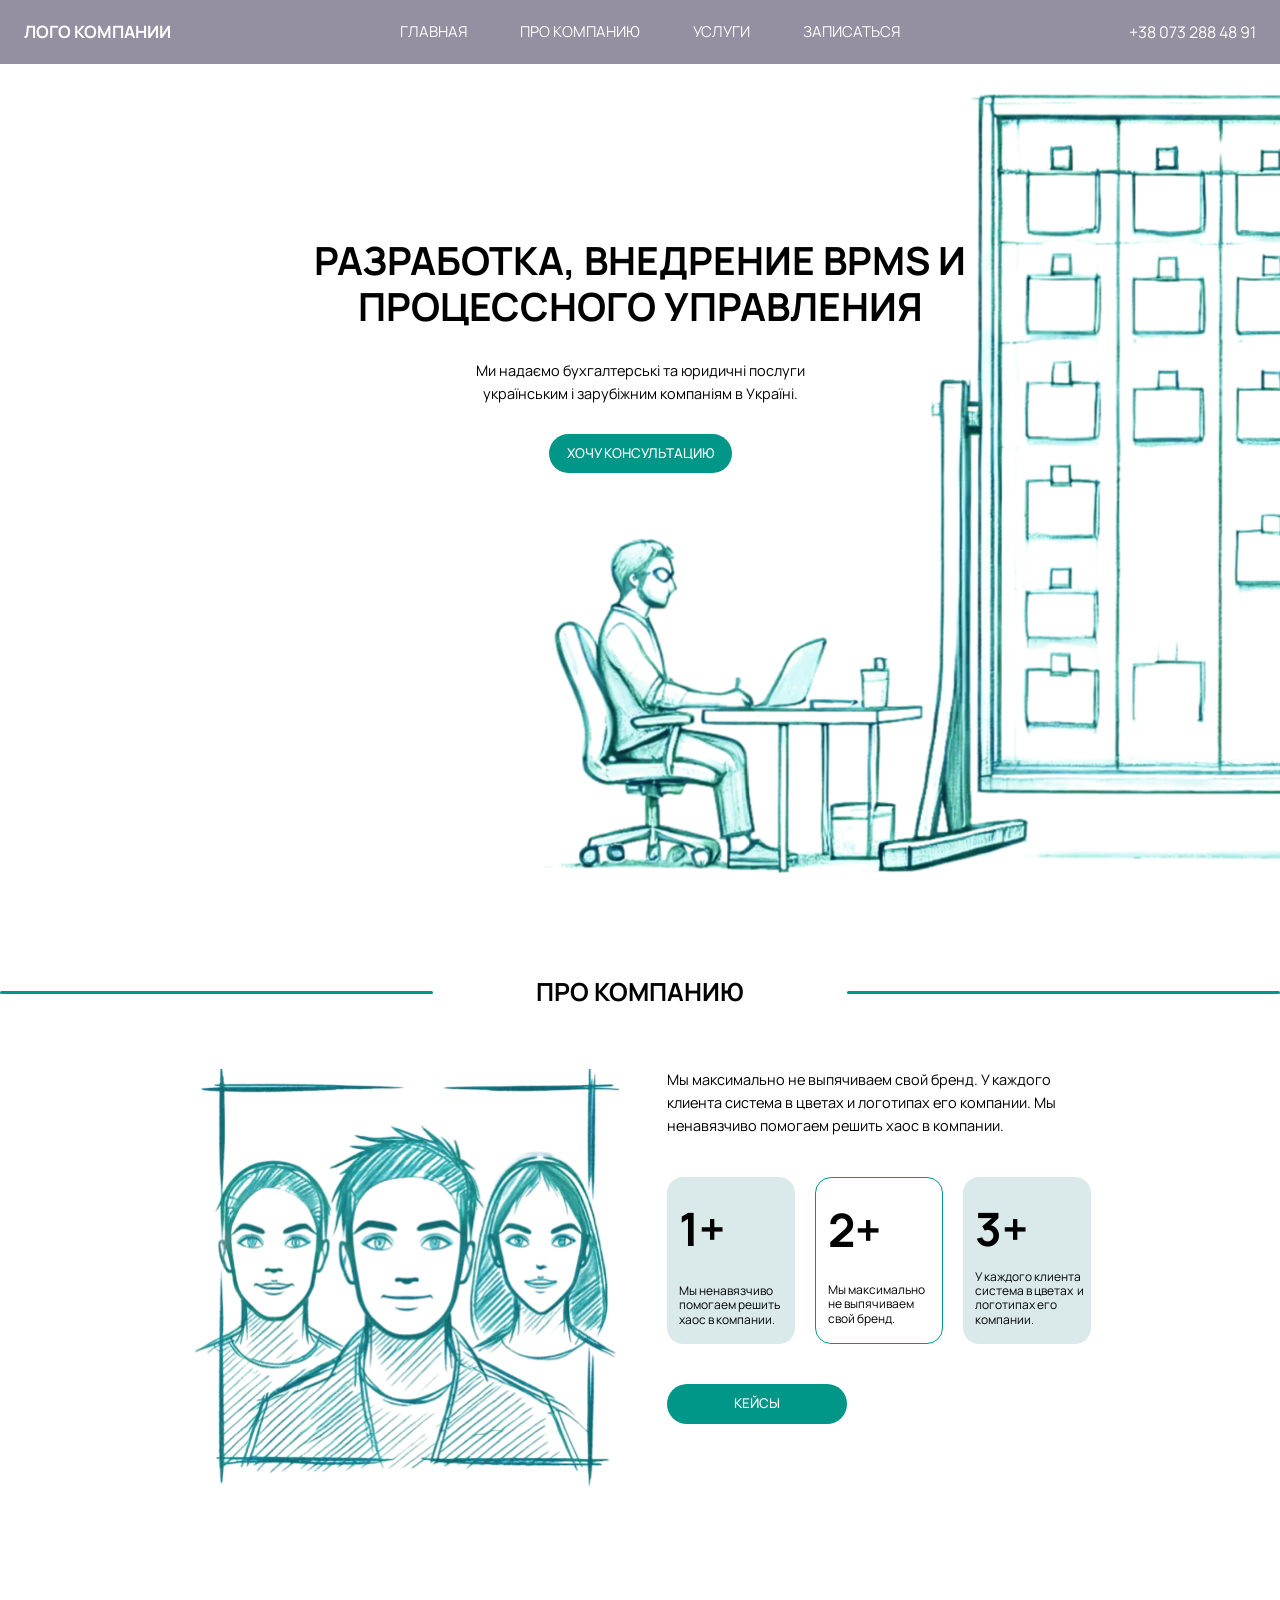
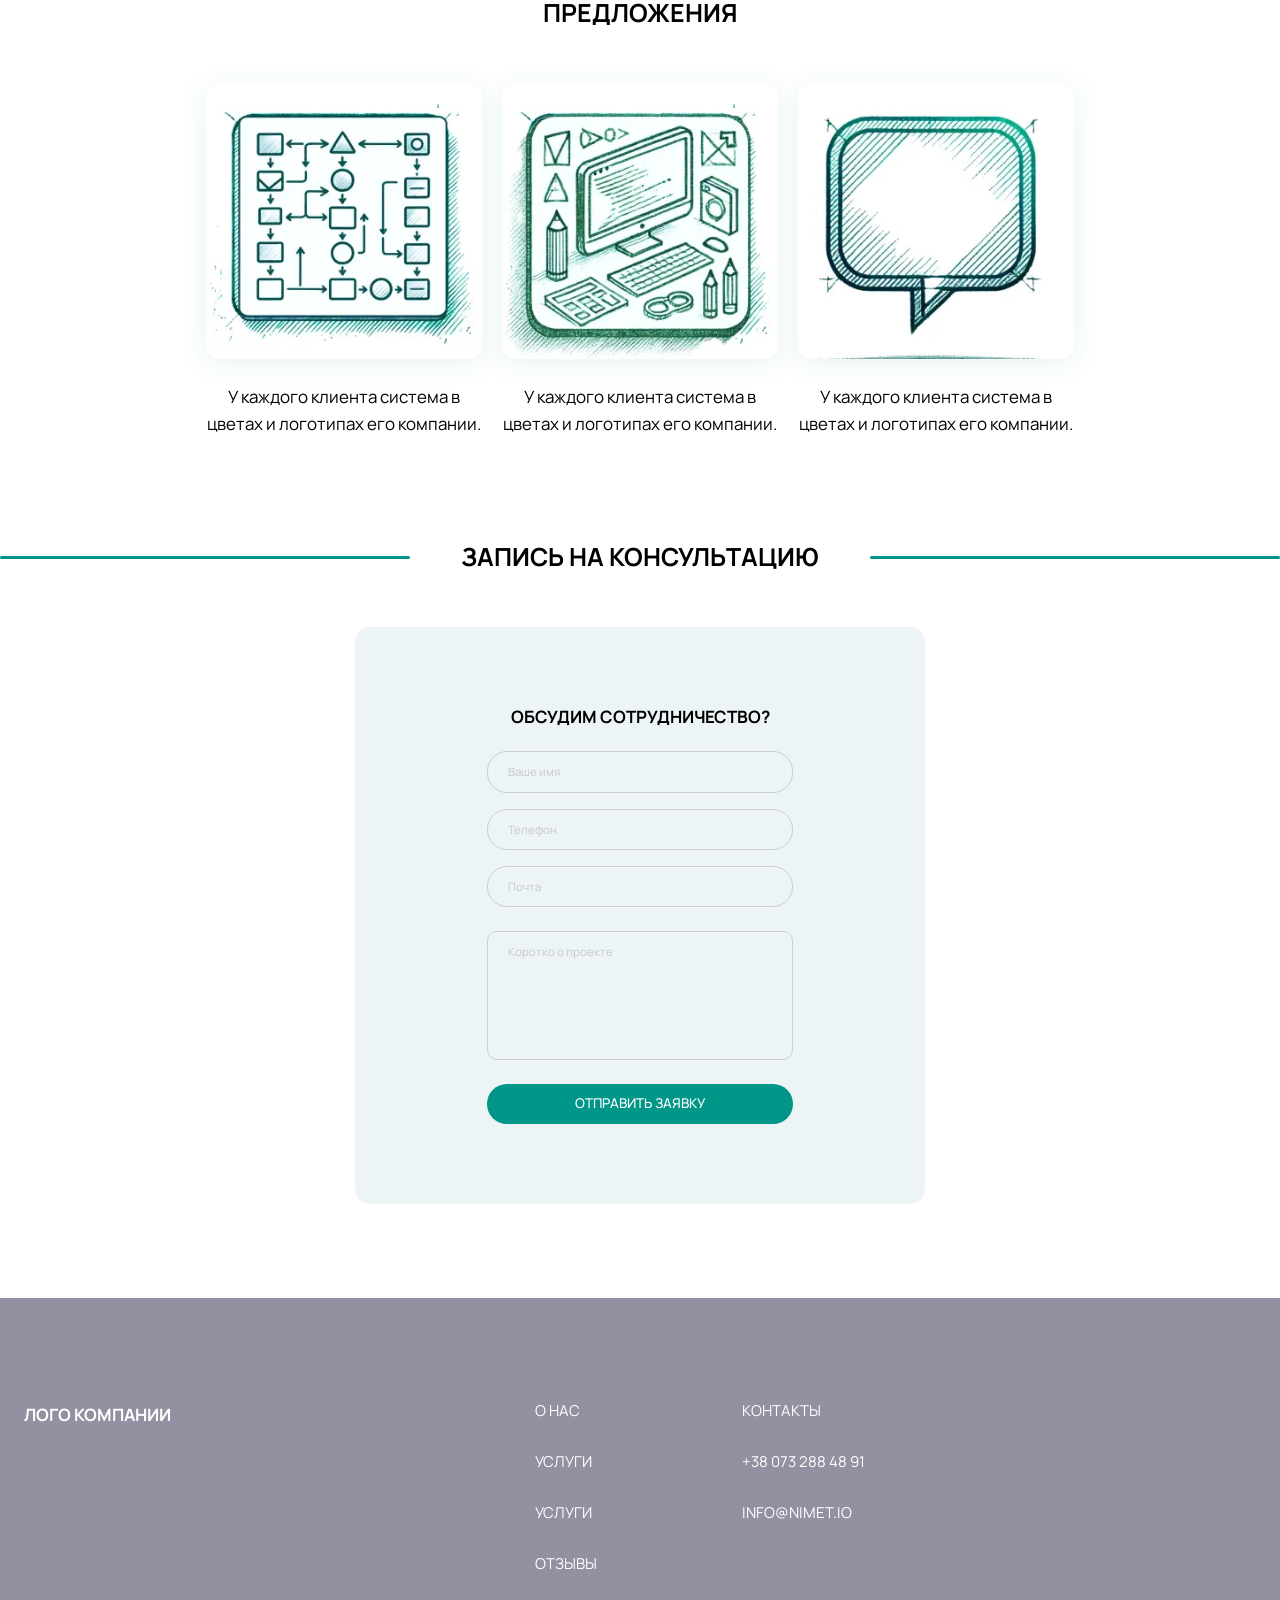
==== commit 384b90f2: "Add files via upload" ====
--- a/home.html
+++ b/home.html
@@ -10,7 +10,7 @@
 			opacity: 0;
 		}
 	</style>
-	<link rel="stylesheet" href="css/style.min.css?_v=20241121212131">
+	<link rel="stylesheet" href="css/style.min.css?_v=20241121213248">
 	<link rel="shortcut icon" href="favicon.ico">
 	<meta name="viewport" content="width=device-width, initial-scale=1.0">
 </head>
@@ -56,7 +56,7 @@
 			</section>
 			<section class="page__about about">
 				<div class="about__container">
-					<h2 data-watch data-watch-once class="about__title title title--small title_watch title_watch_line">
+					<h2 data-watch data-watch-once data-watch-threshold="1" class="about__title title title--small title_watch title_watch_line">
 						<span>Про компанию</span>
 					</h2>
 					<div class="about__body body-about">
@@ -90,10 +90,10 @@
 			</section>
 			<section class="page__offers offers">
 				<div class="offers__container">
-					<h2 data-watch data-watch-once class="offers__title title title--small title_watch"><span>предложения</span>
+					<h2 data-watch data-watch-once data-watch-threshold="1" class="offers__title title title--small title_watch"><span>предложения</span>
 					</h2>
 					<div class="offers__body body-offers">
-						<div data-watch data-watch-once class="body-offers__item body-offers_watch body-offers_watch_1">
+						<div data-watch data-watch-once data-watch-threshold="0.3" class="body-offers__item body-offers_watch body-offers_watch_1">
 							<div class="body-offers__image">
 								<img src="img/main/offers/01.webp" class="body-offers__picture" alt="Image">
 							</div>
@@ -101,7 +101,7 @@
 								У каждого клиента система в цветах и логотипах его компании.
 							</p>
 						</div>
-						<div data-watch data-watch-once class="body-offers__item body-offers_watch body-offers_watch_2">
+						<div data-watch data-watch-once data-watch-threshold="0.3" class="body-offers__item body-offers_watch body-offers_watch_2">
 							<div class="body-offers__image body-offers__line">
 								<img src="img/main/offers/02.webp" class="body-offers__picture" alt="Image">
 							</div>
@@ -109,7 +109,7 @@
 								У каждого клиента система в цветах и логотипах его компании.
 							</p>
 						</div>
-						<div data-watch data-watch-once class="body-offers__item body-offers_watch body-offers_watch_3">
+						<div data-watch data-watch-once data-watch-threshold="0.3" class="body-offers__item body-offers_watch body-offers_watch_3">
 							<div class="body-offers__image">
 								<img src="img/main/offers/03.webp" class="body-offers__picture" alt="Image">
 							</div>
@@ -122,7 +122,7 @@
 			</section>
 			<div class="page__consultation consultation">
 				<div class="consultation__container">
-					<h2 data-watch data-watch-once class="consultation__title title title--small title_watch title_watch_line">
+					<h2 data-watch data-watch-once data-watch-threshold="1" class="consultation__title title title--small title_watch title_watch_line">
 						<span>зАПИСЬ НА
 							КОНСУЛЬТАЦИЮ</span>
 					</h2>
@@ -167,7 +167,7 @@
 				</div>
 		</footer>
 	</div>
-	<script src="js/app.min.js?_v=20241121212131"></script>
+	<script src="js/app.min.js?_v=20241121213248"></script>
 	<script type="text/javascript">
 		(function(d, s, u, e, p) {
 			p = d.getElementsByTagName(s)[0], e = d.createElement(s), e.async = 1, e.src = u, p.parentNode.insertBefore(e, p);
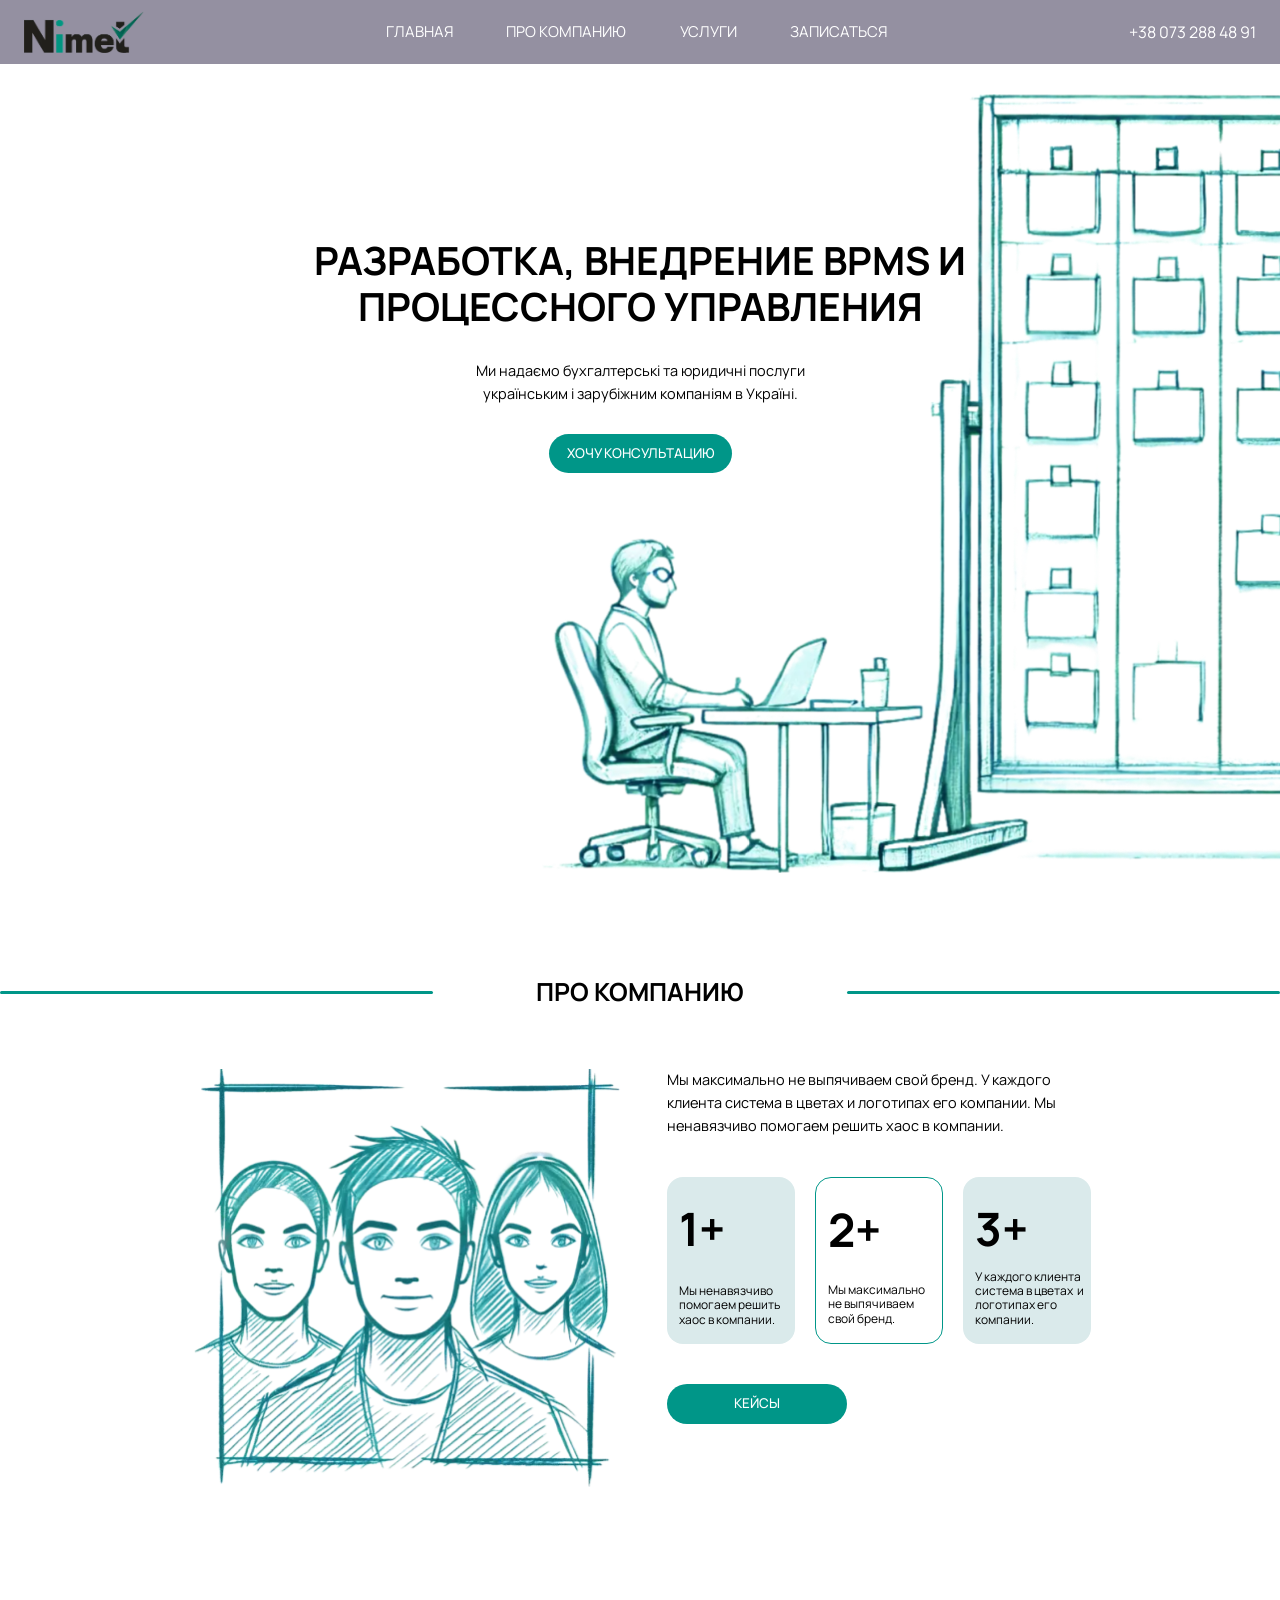
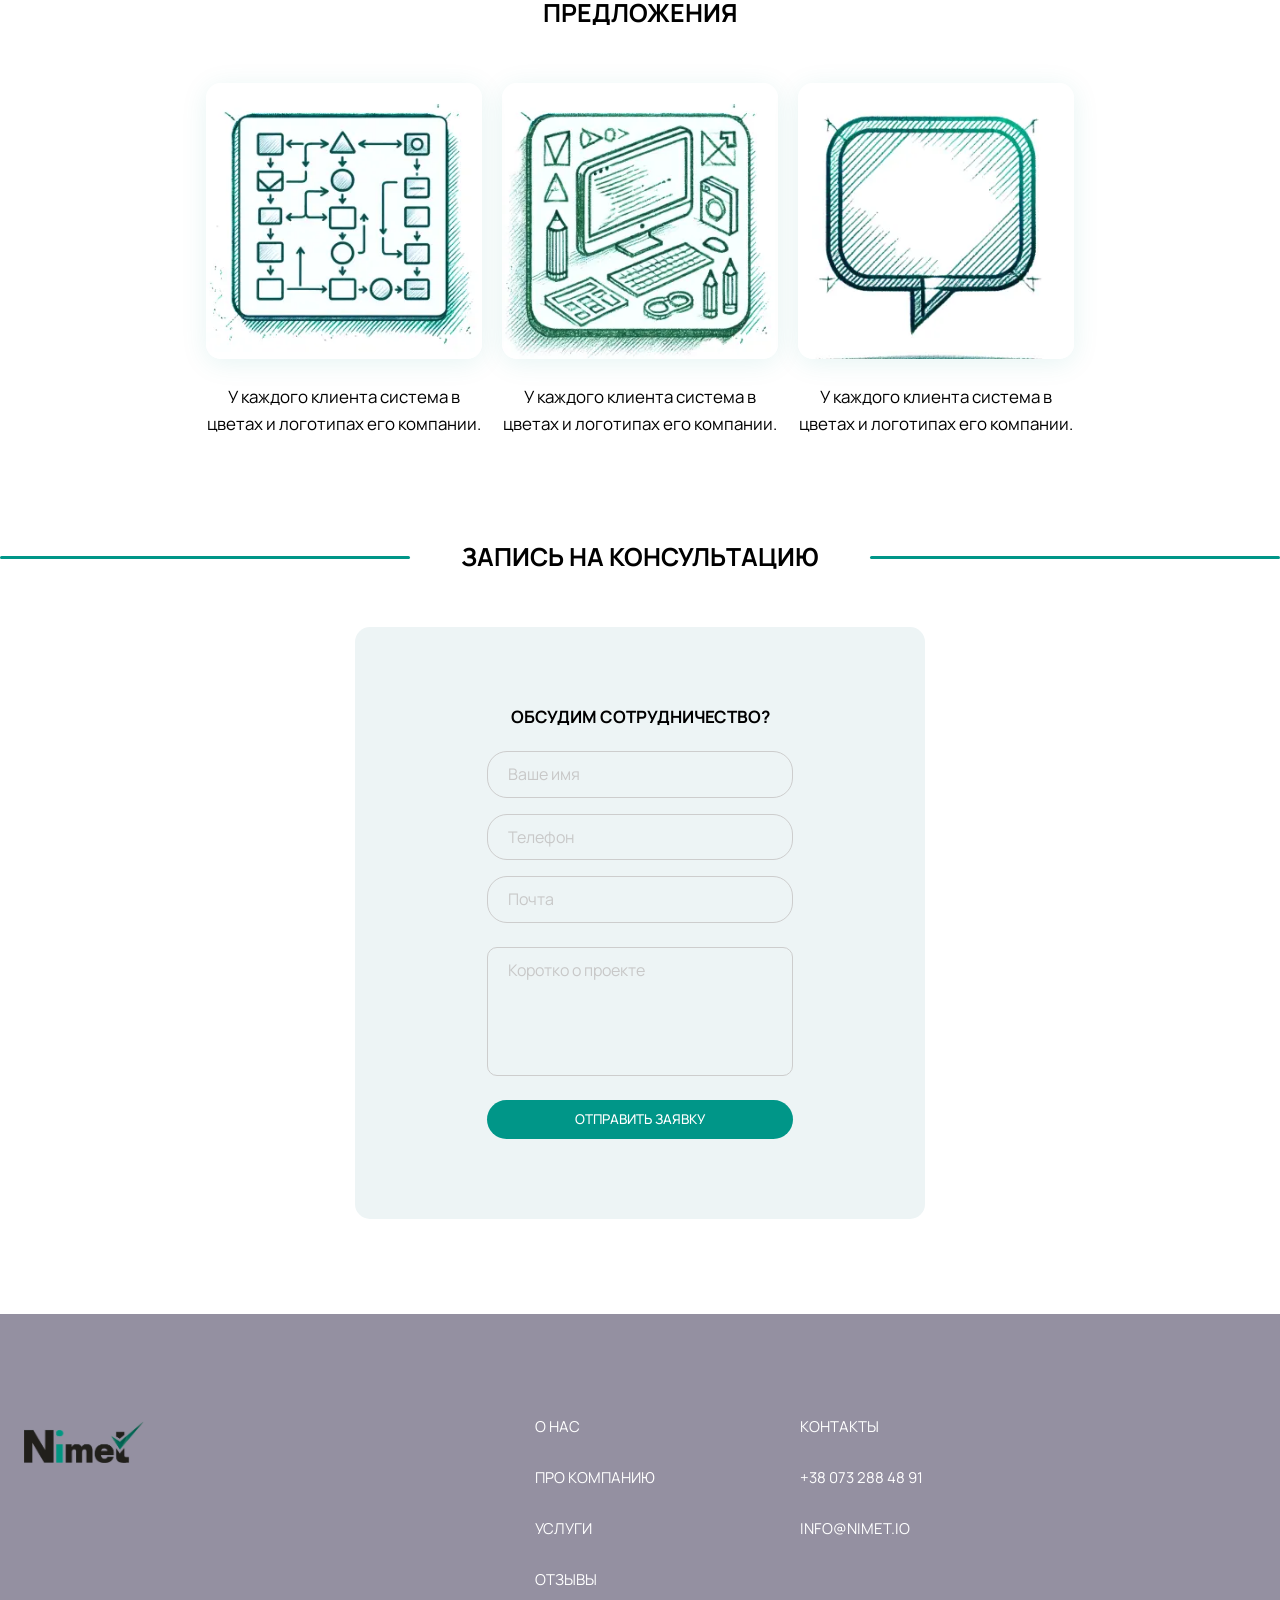
==== commit 60fa33a5: "Add files via upload" ====
--- a/home.html
+++ b/home.html
@@ -10,7 +10,7 @@
 			opacity: 0;
 		}
 	</style>
-	<link rel="stylesheet" href="css/style.min.css?_v=20241121213248">
+	<link rel="stylesheet" href="css/style.min.css?_v=20241122164506">
 	<link rel="shortcut icon" href="favicon.ico">
 	<meta name="viewport" content="width=device-width, initial-scale=1.0">
 </head>
@@ -20,15 +20,15 @@
 		<header class="header">
 			<div class="header__container">
 				<a href="home.html" class="header__logo">
-					Лого компании
+					<img src="img/logo.webp" alt="Image">
 				</a>
 				<div class="header__menu menu">
 					<nav class="menu__body">
 						<ul class="menu__list">
-							<li class="menu__item"><a href="#" class="menu__link">Главная</a></li>
-							<li class="menu__item"><a href="#" class="menu__link">про компанию</a></li>
-							<li class="menu__item"><a href="#" class="menu__link">Услуги</a></li>
-							<li class="menu__item"><a href="#" class="menu__link">Записаться</a></li>
+							<li class="menu__item"><a href="#" data-goto="#main" data-goto-header class="menu__link">Главная</a></li>
+							<li class="menu__item"><a href="#" data-goto="#about" data-goto-header class="menu__link">про компанию</a></li>
+							<li class="menu__item"><a href="#" data-goto="#offers" data-goto-header class="menu__link">Услуги</a></li>
+							<li class="menu__item"><a href="#" data-goto="#consultation" data-goto-header class="menu__link">Записаться</a></li>
 						</ul>
 						<div class="menu__contact">
 							<div class="menu__title">Контакты</div>
@@ -43,7 +43,7 @@
 			</div>
 		</header>
 		<main class="page">
-			<section data-watch data-watch-once class="page__main main">
+			<section id="main" data-watch data-watch-once class="page__main main">
 				<div class="main__container block_watch">
 					<h1 class="main__title title">Разработка, внедрение BPMS и процессного управления</h1>
 					<p class="main__text text">
@@ -54,7 +54,7 @@
 				</div>
 				<div class="main__image image_watch"></div>
 			</section>
-			<section class="page__about about">
+			<section id="about" class="page__about about">
 				<div class="about__container">
 					<h2 data-watch data-watch-once data-watch-threshold="1" class="about__title title title--small title_watch title_watch_line">
 						<span>Про компанию</span>
@@ -88,7 +88,7 @@
 					</div>
 				</div>
 			</section>
-			<section class="page__offers offers">
+			<section id="offers" class="page__offers offers">
 				<div class="offers__container">
 					<h2 data-watch data-watch-once data-watch-threshold="1" class="offers__title title title--small title_watch"><span>предложения</span>
 					</h2>
@@ -120,7 +120,7 @@
 					</div>
 				</div>
 			</section>
-			<div class="page__consultation consultation">
+			<div id="consultation" class="page__consultation consultation">
 				<div class="consultation__container">
 					<h2 data-watch data-watch-once data-watch-threshold="1" class="consultation__title title title--small title_watch title_watch_line">
 						<span>зАПИСЬ НА
@@ -147,16 +147,16 @@
 			<div class="footer__container">
 				<div class="footer__logo logo-footer">
 					<a href="home.html" class="logo-footer__link">
-						Лого компании
+						<img src="img/logo.webp" alt="Image">
 					</a>
 				</div>
 				<div class="footer__body">
 					<div class="footer__items">
 						<ul class="footer__list">
-							<li class="footer__item"><a href="#" class="footer__link">О НАС</a></li>
-							<li class="footer__item"><a href="#" class="footer__link">Услуги</a></li>
-							<li class="footer__item"><a href="#" class="footer__link">Услуги</a></li>
-							<li class="footer__item"><a href="#" class="footer__link">Отзывы</a></li>
+							<li class="footer__item"><a href="#" data-goto="#main" data-goto-header class="footer__link">О НАС</a></li>
+							<li class="footer__item"><a href="#" data-goto="#about" data-goto-header class="footer__link">про компанию</a></li>
+							<li class="footer__item"><a href="#" data-goto="#offers" data-goto-header class="footer__link">Услуги</a></li>
+							<li class="footer__item"><a href="#" data-goto="#consultation" data-goto-header class="footer__link">Отзывы</a></li>
 						</ul>
 					</div>
 					<div class="footer__contact">
@@ -167,7 +167,7 @@
 				</div>
 		</footer>
 	</div>
-	<script src="js/app.min.js?_v=20241121213248"></script>
+	<script src="js/app.min.js?_v=20241122164506"></script>
 	<script type="text/javascript">
 		(function(d, s, u, e, p) {
 			p = d.getElementsByTagName(s)[0], e = d.createElement(s), e.async = 1, e.src = u, p.parentNode.insertBefore(e, p);
--- a/css/style.min.css
+++ b/css/style.min.css
@@ -1 +1 @@
-@import url(https://fonts.googleapis.com/css?family=Manrope:regular,500,700);*{padding:0;margin:0;border:0}*,*::after,*::before{box-sizing:border-box}*::after,*::before{display:inline-block}body,html{height:100%;min-width:320px}body{color:#000;line-height:1.2;font-family:Manrope,sans-serif;font-size:.9375rem;-ms-text-size-adjust:100%;-moz-text-size-adjust:100%;-webkit-text-size-adjust:100%;-webkit-font-smoothing:antialiased;-moz-osx-font-smoothing:grayscale}button,input,textarea{font-family:Manrope,sans-serif;font-size:inherit;line-height:inherit;color:inherit;background-color:rgba(0,0,0,0)}input,textarea{width:100%}label{display:inline-block}button,option,select{cursor:pointer}a{display:inline-block;color:inherit;text-decoration:none}ul li{list-style:none}img{vertical-align:top}h1,h2,h3,h4,h5,h6{font-weight:inherit;font-size:inherit}body{transition:opacity .01s}.lock body{overflow:hidden;touch-action:none;-ms-scroll-chaining:none;overscroll-behavior:none}.loaded body{opacity:1}.wrapper{min-height:100%;display:flex;flex-direction:column;overflow:hidden}@supports (overflow:clip){.wrapper{overflow:clip}}.wrapper>main{flex:1 1 auto}.wrapper>*{min-width:0}[class*=__container]{max-width:116rem;margin:0 auto;padding:0 1.5rem}[class*="--gc"]{display:grid;min-width:0;grid-template-columns:1.5rem 1fr minmax(auto,113rem) 1fr 1.5rem}[class*="--gc"]>*{min-width:0;grid-column:3/4}.button{display:inline-flex;justify-content:center;align-items:center;min-width:11.25rem;font-weight:500;line-height:1;text-transform:uppercase;text-align:center;white-space:nowrap;color:#fff;border-radius:6.25rem;background-color:#009688;padding:.8125rem 1.125rem;transition:background-color .3s}.button:hover{background-color:#004741}.button--fw{width:100%}input[type=email],input[type=tel],input[type=text],textarea{-webkit-appearance:none;appearance:none}.input{display:block;width:100%;border-radius:1.25rem;line-height:1.1538461538;border:1px solid #cdcdcd;caret-color:inherit;color:#000;padding:.8125rem 2rem .8125rem 1.25rem;transition:border .3s}.input::-webkit-input-placeholder{color:#c8c8c8}.input:-ms-input-placeholder{color:#c8c8c8}.input::-ms-input-placeholder{color:#c8c8c8}.input::placeholder{color:#c8c8c8}.input:hover{border:1px solid #009688}.input:hover::-webkit-input-placeholder{color:#009688}.input:hover:-ms-input-placeholder{color:#009688}.input:hover::-ms-input-placeholder{color:#009688}.input:hover::placeholder{color:#009688}.input:active,.input:focus{outline:1px solid #009688}.input[placeholder]:not([data-placeholder-nohiden])::-webkit-input-placeholder{-webkit-transition:opacity .3s ease 0s,color .3s ease 0s;transition:opacity .3s ease 0s,color .3s ease 0s}.input[placeholder]:not([data-placeholder-nohiden]):-ms-input-placeholder{-ms-transition:opacity .3s ease 0s,color .3s ease 0s;transition:opacity .3s ease 0s,color .3s ease 0s}.input[placeholder]:not([data-placeholder-nohiden])::-ms-input-placeholder{-ms-transition:opacity .3s ease 0s,color .3s ease 0s;transition:opacity .3s ease 0s,color .3s ease 0s}.input[placeholder]:not([data-placeholder-nohiden])::placeholder{transition:opacity .3s ease 0s,color .3s ease 0s}.input[placeholder]:not([data-placeholder-nohiden]):focus::-webkit-input-placeholder{opacity:0}.input[placeholder]:not([data-placeholder-nohiden]):focus:-ms-input-placeholder{opacity:0}.input[placeholder]:not([data-placeholder-nohiden]):focus::-ms-input-placeholder{opacity:0}.input[placeholder]:not([data-placeholder-nohiden]):focus::placeholder{opacity:0}textarea.input{resize:none;border-radius:.625rem}.icon-menu{display:none}.ibg{width:100%;height:100%;-o-object-fit:cover;object-fit:cover}.ibg--top{-o-object-position:top;object-position:top}.ibg--bottom{-o-object-position:bottom;object-position:bottom}.ibg--left{-o-object-position:left;object-position:left}.ibg--right{-o-object-position:right;object-position:right}.ibg--contain{-o-object-fit:contain;object-fit:contain}.title{font-weight:700;text-transform:uppercase;text-align:center;color:#000}.title_watch span{opacity:0}.title_watch_line::after,.title_watch_line::before{width:0;transition:width .8s ease-out}.loaded .title_watch._watcher-view span{-webkit-animation:animation-opacity .6s ease-out 0s forwards;animation:animation-opacity .6s ease-out 0s forwards}.loaded .title_watch_line._watcher-view span{-webkit-animation:animation-opacity .6s ease-out .2s forwards;animation:animation-opacity .6s ease-out .2s forwards}.loaded ._watcher-view .block_watch{-webkit-animation:animation-opacity .6s ease-out .6s forwards;animation:animation-opacity .6s ease-out .6s forwards}.loaded ._watcher-view .image_watch{-webkit-animation:animation-opacity .6s ease-out .2s forwards;animation:animation-opacity .6s ease-out .2s forwards}.body-offers_watch_1{position:relative;z-index:1}.loaded .body-offers_watch_1._watcher-view{-webkit-animation:animation-opacity .6s ease-out 0s forwards;animation:animation-opacity .6s ease-out 0s forwards}.loaded .body-offers_watch_2._watcher-view{-webkit-animation:animation-opacity .6s ease-out .2s forwards;animation:animation-opacity .6s ease-out .2s forwards}.body-offers_watch_3{position:relative;z-index:1}.loaded .body-offers_watch_3._watcher-view{-webkit-animation:animation-opacity .6s ease-out .4s forwards;animation:animation-opacity .6s ease-out .4s forwards}@-webkit-keyframes animation-opacity{0%{opacity:0;-webkit-filter:blur(4px);filter:blur(4px)}100%{opacity:1}}@keyframes animation-opacity{0%{opacity:0;-webkit-filter:blur(4px);filter:blur(4px)}100%{opacity:1}}.text{text-align:center;color:#000}.our-cases{position:relative;margin-top:4rem}.our-cases__container{max-width:93.25rem}.item-our-cases{display:flex;align-items:center}.item-our-cases::before{content:"";position:absolute;width:100%;left:0;background:#edf4f5;z-index:-1}.item-our-cases__title{position:relative;text-align:start;padding-bottom:.625rem}.item-our-cases__title::before{content:"";position:absolute;width:75.685%;height:.1875rem;bottom:0;left:0;background:#009688}.item-our-cases__name{line-height:1.58678;color:#000}.item-our-cases__text{max-width:17.9375rem;line-height:1.58678;color:#000}.our-partners{position:relative;margin-top:4rem}.our-partners__body{display:grid;grid-template-columns:repeat(auto-fit,minmax(25rem,1fr))}.our-partners__image{position:relative;padding-top:40.5660377358%}.our-partners__picture{position:absolute;width:100%;height:100%;top:0;left:0;-o-object-fit:cover;object-fit:cover}.header{z-index:10;position:fixed;width:100%;top:0;left:0;background:#9490a1}.header__container{min-height:4rem;display:flex;align-items:center;justify-content:space-between;gap:1.5rem;padding-top:1.25rem;padding-bottom:1.25rem}.header__logo{z-index:2;position:relative;white-space:nowrap;font-weight:700;font-size:1.0625rem;line-height:1.17647;text-transform:uppercase;color:#fff}.header__phone{white-space:nowrap;font-size:1rem;line-height:1.40625;text-transform:uppercase;color:#fff;transition:color .3s}.header__phone:hover{color:#05ffe8}.menu__list{display:flex;align-items:center;justify-content:center;flex-wrap:wrap;row-gap:.5rem}.menu__link{font-size:.9375rem;line-height:1.4666666667;text-transform:uppercase;color:#fff;transition:color .3s}.menu__link:hover{color:#05ffe8}.menu__contact{display:none}.menu__title{font-size:.9375rem;line-height:.7333333333;text-transform:uppercase;color:#000}.menu__email{font-size:.9375rem;line-height:.7333333333;text-transform:uppercase;color:#000;transition:color .3s}.menu__email:hover{color:#05ffe8}.footer{background:#9490a1;padding-top:6.6875rem}.footer__container{display:flex;align-items:flex-start}.footer__logo{white-space:nowrap;font-weight:700;font-size:1.0625rem;line-height:1.17647;text-transform:uppercase;color:#fff}.footer__body{display:flex;align-items:flex-start}.footer__list{display:flex;flex-direction:column;gap:2.5rem}.footer__item{line-height:.7333333333}.footer__link{font-size:.9375rem;text-transform:uppercase;color:#fff;line-height:.7333333333;transition:color .3s}.footer__link:hover{color:#05ffe8}.footer__contact{display:flex;flex-direction:column;gap:2.5rem}.footer__title{font-size:.9375rem;text-transform:uppercase;color:#fff;line-height:.7333333333}.footer__phone{font-size:.9375rem;text-transform:uppercase;color:#fff;line-height:.7333333333;transition:color .3s}.footer__phone:hover{color:#05ffe8}.footer__email{font-size:.9375rem;text-transform:uppercase;color:#fff;line-height:.7333333333;transition:color .3s}.footer__email:hover{color:#05ffe8}.main{position:relative;margin-top:4rem}.main__image{opacity:0;position:absolute;bottom:0;background:url(../img/main/main/bg.webp) no-repeat center center/cover}.main__container{opacity:0;z-index:2;position:relative;display:flex;flex-direction:column;align-items:center}.main__title{max-width:54.375rem}.main__text{max-width:22.3125rem}.about{overflow:hidden;position:relative}.about__container{max-width:59.75rem}.about__title{display:flex;justify-content:center;align-items:center}.about__title::after,.about__title::before{position:absolute;content:"";height:.1875rem;border-radius:.125rem;background-color:#009688;z-index:-1}.about__title._watcher-view::after,.about__title._watcher-view::before{width:33.854%}.about__title::before{left:0}.about__title::after{right:0}.body-about{display:flex}.body-about__image{position:relative}.body-about__picture{position:absolute;width:100%;height:100%;top:0;left:0;-o-object-fit:contain;object-fit:contain}.body-about__text:not(:last-child){margin-bottom:2.5rem}.body-about__items{display:flex}.body-about__items:not(:last-child){margin-bottom:2.5rem}.item-about{flex:0 1 8rem;min-height:10.3125rem;display:flex;flex-direction:column;justify-content:space-between;border-radius:1rem;background-color:#daeaeb;padding:1.5rem .4375rem 1.0625rem .75rem;transition:background-color .3s}.item-about:hover{background-color:#009688}.item-about:hover .item-about__value{color:#fff}.item-about:hover .item-about__text{color:#fff}.item-about_border{background-color:#fff;border:1px solid #009688}.item-about__value{font-weight:700;font-size:2.875rem;text-transform:uppercase;color:#000;transition:color .3s}.item-about__value:not(:last-child){margin-bottom:.8125rem}.item-about__text{font-size:.75rem;color:#000;transition:color .3s}.offers{position:relative}.offers__container{max-width:59.75rem}.body-offers{display:flex;justify-content:center;flex-wrap:wrap;-webkit-column-gap:1.25rem;-moz-column-gap:1.25rem;column-gap:1.25rem;row-gap:2.5rem}.body-offers__item{opacity:0;flex:0 0 17.25rem}.body-offers__image{border-radius:.9375rem;box-shadow:0 4px 27px 0 rgba(0,150,136,.1)}.body-offers__line{display:flex;align-items:center}.body-offers__line::after,.body-offers__line::before{content:"";position:absolute;width:50%;height:7.8125rem;background-color:#b3dfdb;z-index:-1}.body-offers__line::after{right:0}.body-offers__line::before{left:0}.body-offers__picture{width:17.25rem;height:17.25rem;border-radius:.9375rem}.body-offers__text{line-height:1.2}.consultation{position:relative}.consultation__container{max-width:38.625rem}.consultation__title{display:flex;justify-content:center;align-items:center}.consultation__title::after,.consultation__title::before{position:absolute;content:"";height:.1875rem;border-radius:.125rem;background-color:#009688;z-index:-1}.consultation__title._watcher-view::after,.consultation__title._watcher-view::before{width:32%}.consultation__title::before{left:0}.consultation__title::after{right:0}.consultation__image{display:none}.form-consultation{max-width:35.625rem;display:flex;flex-direction:column;align-items:center;border-radius:.9375rem;background:#edf4f5;padding:5rem 2.5rem}.form-consultation__title{font-weight:700;line-height:1.2;text-transform:uppercase;text-align:center;color:#000}@media (min-width:29.99875em){.body-about__items{flex-wrap:wrap}}@media (min-width:47.99875em){.text{line-height:1.58678}.item-our-cases__image{flex:0 1 45.25rem;position:relative;padding-top:32.8947368421%}.item-our-cases__picture{position:absolute;width:100%;height:100%;top:0;left:0;-o-object-fit:cover;object-fit:cover;border-radius:1.25rem}.item-our-cases__body{flex:0 1 34.375rem}.our-partners__title{display:flex;justify-content:center;align-items:center}.our-partners__title::after,.our-partners__title::before{position:absolute;content:"";width:33.854%;height:.1875rem;border-radius:.125rem;background-color:#009688;z-index:-1}.our-partners__title::before{left:0}.our-partners__title::after{right:0}.footer__container{justify-content:space-between}.footer__body{flex:0 1 63.6875rem}.logo-footer{flex:0 1 32.3125rem}.body-about__image{padding-top:47.5717439294%;flex:0 1 28.625rem}.body-about__content{padding-top:1.0625rem;flex:0 1 26.6875rem}.body-about__text{text-align:start;line-height:1.6}.form-consultation__button_mob{display:none}}@media (min-width:47.99875em)and (min-width:113em){.body-about__content{padding-top:1.0625rem}}@media (min-width:113.5em){.menu__list{-webkit-column-gap:5.75rem;-moz-column-gap:5.75rem;column-gap:5.75rem}}@media (min-width:62em){.body-about{gap:1.5rem}.body-about__items{gap:1.25rem}.form-consultation__title{font-size:1.0625rem}.form-consultation__title:not(:last-child){margin-bottom:1.5rem}.form-consultation__input{max-width:19.125rem}.form-consultation__input:not(:last-child){margin-bottom:1rem}.form-consultation__input_email:not(:last-child){margin-bottom:1.5rem}.form-consultation__input_textarea{min-height:8.0625rem}.form-consultation__input_textarea:not(:last-child){margin-bottom:1.5rem}.form-consultation__button{max-width:19.125rem}}@media (min-width:113em){.button{font-size:.9375rem}.input{font-size:.8125rem}.title{font-size:3.375rem}.title--small{font-size:1.875rem}.title--small:not(:last-child){margin-bottom:4.375rem}.text{font-size:.9375rem}.our-cases{padding-top:8.4375rem}.our-cases{padding-bottom:8.125rem}.our-cases__title:not(:last-child){margin-bottom:5rem}.item-our-cases{gap:10.375rem}.item-our-cases:not(:last-child){margin-bottom:5rem}.item-our-cases::before{height:26.3125rem}.item-our-cases__body{padding-top:1.5625rem}.item-our-cases__title{font-size:2.875rem}.item-our-cases__title:not(:last-child){margin-bottom:.625rem}.item-our-cases__name{font-size:.9375rem}.item-our-cases__name:not(:last-child){margin-bottom:2.875rem}.item-our-cases__text{font-size:.9375rem}.our-partners{padding-top:8.4375rem}.our-partners{padding-bottom:8.125rem}.our-partners__title:not(:last-child){margin-bottom:5.5625rem}.our-partners__body{gap:1.25rem}.our-partners__picture{border-radius:1.25rem}.footer{padding-bottom:10.9375rem}.footer__container{gap:14.1875rem}.footer__body{gap:14.1875rem}.main{padding-top:15.625rem}.main{height:62.4375rem}.main__image{width:61.5625rem}.main__image{height:60.125rem}.main__image{right:.0000000625rem}.main__title:not(:last-child){margin-bottom:2.5rem}.main__text:not(:last-child){margin-bottom:2.5rem}.about{padding-top:8.125rem}.about{padding-bottom:8.125rem}.offers{padding-bottom:8.125rem}.body-offers__image:not(:last-child){margin-bottom:1.875rem}.body-offers__text{font-size:1.25rem}.consultation{padding-bottom:8.125rem}}@media (max-width:62em){.item-our-cases__body{padding-top:.0000000625rem}}@media (max-width:48em){.button{font-size:.75rem}.input{font-size:.625rem}.title{font-size:1.5rem}.title--small{font-size:1.25rem}.title--small:not(:last-child){margin-bottom:2.5rem}.text{font-size:.875rem}.our-cases{padding-top:5rem}.our-cases{padding-bottom:5rem}.our-cases__title:not(:last-child){margin-bottom:2.5rem}.item-our-cases{gap:1.25rem}.item-our-cases:not(:last-child){margin-bottom:2.5rem}.item-our-cases::before{height:13.75rem}.item-our-cases__title{font-size:1.5rem}.item-our-cases__title:not(:last-child){margin-bottom:1.0625rem}.item-our-cases__name{font-size:.875rem}.item-our-cases__name:not(:last-child){margin-bottom:1.25rem}.item-our-cases__text{font-size:.875rem}.our-partners{padding-top:5rem}.our-partners{padding-bottom:5rem}.our-partners__title:not(:last-child){margin-bottom:2.5rem}.our-partners__body{gap:.625rem}.our-partners__picture{border-radius:.625rem}.menu__list{-webkit-column-gap:1rem;-moz-column-gap:1rem;column-gap:1rem}.footer{padding-bottom:9.125rem}.footer__container{gap:4.125rem}.footer__body{gap:4.125rem}.main__title:not(:last-child){margin-bottom:1rem}.main__text:not(:last-child){margin-bottom:1.1875rem}.about{padding-top:5rem}.about{padding-bottom:5rem}.body-about{gap:.75rem}.body-about__items{gap:.625rem}.offers{padding-bottom:5rem}.body-offers__image:not(:last-child){margin-bottom:1.25rem}.body-offers__text{font-size:.875rem}.consultation{padding-bottom:3.75rem}}@media (max-width:30em){.main{padding-top:3.625rem}.main{height:32.5rem}.main__image{width:32.0625rem}.main__image{height:31.25rem}.main__image{right:-9.375rem}.form-consultation__title{font-size:.875rem}.form-consultation__title:not(:last-child){margin-bottom:.875rem}.form-consultation__input{max-width:9.5625rem}.form-consultation__input:not(:last-child){margin-bottom:.625rem}.form-consultation__input_email:not(:last-child){margin-bottom:.625rem}.form-consultation__input_textarea{min-height:4.375rem}.form-consultation__input_textarea:not(:last-child){margin-bottom:1.25rem}.form-consultation__button{max-width:9.5625rem}}@media (max-width:87.49875em){.our-partners__body{grid-template-columns:repeat(auto-fit,minmax(18.75rem,1fr))}}@media (max-width:74.99875em){.main__title{max-width:46.25rem}}@media (max-width:61.99875em){.title_watch_line::after,.title_watch_line::before{transition:width .6s ease-out}.our-partners__body{grid-template-columns:repeat(auto-fit,minmax(12.5rem,1fr))}.main__title{max-width:36.25rem}.consultation__title._watcher-view::after,.consultation__title._watcher-view::before{width:26%}}@media (max-width:47.99875em){.button{min-width:9.375rem;line-height:1.25;padding:.625rem .5625rem}.input{line-height:.8;border-radius:.6875rem;padding:.4375rem 1.0625rem .4375rem .6875rem}.menu__body{display:flex;flex-direction:column;justify-content:space-between;row-gap:2.5rem;position:fixed;width:100%;height:100%;left:100%;top:0;overflow:auto;padding:9rem 1.5rem 5rem 1.5rem;background-color:#fff;transition:left .3s}.menu__body::before{content:"";position:fixed;width:100%;height:4rem;left:100%;top:0;transition:left .3s;z-index:2;background:#009688}.menu-open .menu__body{left:0}.menu-open .menu__body::before{left:0}.menu__list{flex-direction:column}.icon-menu{display:block;position:relative;width:1.5rem;height:1rem;z-index:5}.icon-menu span,.icon-menu::after,.icon-menu::before{content:"";transition:all .3s ease 0s;right:0;position:absolute;width:100%;height:.125rem;background-color:#fff;border-radius:.125rem}.icon-menu::before{top:0}.icon-menu::after{bottom:0}.icon-menu span{top:calc(50% - .0625rem)}.menu-open .icon-menu span{width:0}.menu-open .icon-menu::before{top:calc(50% - .0625rem);-webkit-transform:rotate(-45deg);transform:rotate(-45deg)}.menu-open .icon-menu::after{bottom:calc(50% - .0625rem);-webkit-transform:rotate(45deg);transform:rotate(45deg)}.loaded .title_watch_line._watcher-view span{-webkit-animation:animation-opacity .6s ease-out 0s forwards;animation:animation-opacity .6s ease-out 0s forwards}.body-offers_watch{position:relative;z-index:1}.loaded .body-offers_watch._watcher-view{-webkit-animation:animation-opacity .6s ease-out 0s forwards;animation:animation-opacity .6s ease-out 0s forwards}.item-our-cases{flex-direction:column}.item-our-cases::before{height:7.5625rem;-webkit-transform:translateY(2.25rem);transform:translateY(2.25rem)}.item-our-cases__picture{border-radius:.625rem;width:19.5rem;height:11.5625rem}.item-our-cases__title::before{width:100%}.item-our-cases__title{line-height:.7916666667}.item-our-cases__name{line-height:.7142857143}.item-our-cases__text{line-height:1.5}.our-partners__body{grid-template-columns:repeat(auto-fit,minmax(9.375rem,1fr))}.our-partners__image{padding-top:49.0066225166%}.header__phone{font-size:.9375rem;color:#000;line-height:.7333333333}.menu__list{row-gap:2.5rem}.menu__item{line-height:.75}.menu__link{font-size:1.25rem;line-height:.75;color:#000}.menu__contact{display:flex;flex-direction:column;align-items:center;row-gap:1.25rem}.footer__container{flex-direction:column;align-items:center}.footer__body{flex-direction:column;align-items:center}.footer__items{display:none}.footer__contact{align-items:center}.footer__title{text-align:center}.footer__phone{text-align:center}.footer__email{text-align:center}.about__title._watcher-view::after,.about__title._watcher-view::before{width:28%}.body-about{flex-direction:column-reverse;gap:2.5rem;align-items:center}.body-about__image{width:20.75rem;height:20.6875rem}.body-about__content{display:flex;flex-direction:column;align-items:center}.body-about__text{max-width:19.0625rem}.body-about__items{justify-content:center;gap:1.1875rem;overflow-x:scroll;overflow-y:hidden;-webkit-overflow-scrolling:touch;scrollbar-width:none;margin:0 -1.5rem;padding:0 1.5rem}.body-about__items::-webkit-scrollbar{display:none}.body-about__button{max-width:9.4375rem}.item-about{flex:0 0 8.0625rem}.body-offers__line::after,.body-offers__line::before{height:8.875rem}.body-offers__picture{width:19.5rem;height:19.5rem;border-radius:1rem}.consultation__title._watcher-view::after,.consultation__title._watcher-view::before{width:10%}.consultation__image{display:flex;justify-content:center}.form-consultation{padding:2.5rem}.form-consultation:not(:last-child){margin-bottom:2.5rem}.form-consultation__title{line-height:.7857142857}.form-consultation__button_pc{display:none}}@media (max-width:47.99875em)and (any-hover:none){.icon-menu{cursor:default}}@media (max-width:29.99875em){.main__container{align-items:flex-start}.main__title{max-width:13.75rem;text-align:start}.main__text{max-width:13.75rem;text-align:start}.main__text span{display:none}.about__title._watcher-view::after,.about__title._watcher-view::before{width:21.388%}.body-about__items{justify-content:start}.consultation__title._watcher-view::after,.consultation__title._watcher-view::before{width:7.222%}}@media (min-width:48em)and (max-width:113em){.button{font-size:clamp(.75rem ,.6115384615rem + .2884615385vw ,.9375rem)}.input{font-size:clamp(.625rem ,.4865384615rem + .2884615385vw ,.8125rem)}.title{font-size:clamp(1.5rem ,.1153846154rem + 2.8846153846vw ,3.375rem)}.title--small{font-size:clamp(1.25rem ,.7884615385rem + .9615384615vw ,1.875rem)}.title--small:not(:last-child){margin-bottom:clamp(2.5rem ,1.1153846154rem + 2.8846153846vw ,4.375rem)}.text{font-size:clamp(.875rem ,.8288461538rem + .0961538462vw ,.9375rem)}.our-cases{padding-top:clamp(5rem ,2.4615384615rem + 5.2884615385vw ,8.4375rem)}.our-cases{padding-bottom:clamp(5rem ,2.6923076923rem + 4.8076923077vw ,8.125rem)}.our-cases__title:not(:last-child){margin-bottom:clamp(2.5rem ,.6538461538rem + 3.8461538462vw ,5rem)}.item-our-cases{gap:clamp(1.25rem ,-5.4884615385rem + 14.0384615385vw ,10.375rem)}.item-our-cases:not(:last-child){margin-bottom:clamp(2.5rem ,.6538461538rem + 3.8461538462vw ,5rem)}.item-our-cases::before{height:clamp(13.75rem ,4.4730769231rem + 19.3269230769vw ,26.3125rem)}.item-our-cases__title{font-size:clamp(1.5rem ,.4846153846rem + 2.1153846154vw ,2.875rem)}.item-our-cases__title:not(:last-child){margin-bottom:clamp(.625rem ,1.3855769231rem + -.6730769231vw ,1.0625rem)}.item-our-cases__name{font-size:clamp(.875rem ,.8288461538rem + .0961538462vw ,.9375rem)}.item-our-cases__name:not(:last-child){margin-bottom:clamp(1.25rem ,.05rem + 2.5vw ,2.875rem)}.item-our-cases__text{font-size:clamp(.875rem ,.8288461538rem + .0961538462vw ,.9375rem)}.our-partners{padding-top:clamp(5rem ,2.4615384615rem + 5.2884615385vw ,8.4375rem)}.our-partners{padding-bottom:clamp(5rem ,2.6923076923rem + 4.8076923077vw ,8.125rem)}.our-partners__title:not(:last-child){margin-bottom:clamp(2.5rem ,.2384615385rem + 4.7115384615vw ,5.5625rem)}.our-partners__body{gap:clamp(.625rem ,.1634615385rem + .9615384615vw ,1.25rem)}.our-partners__picture{border-radius:clamp(.625rem ,.1634615385rem + .9615384615vw ,1.25rem)}.footer{padding-bottom:clamp(9.125rem ,7.7865384615rem + 2.7884615385vw ,10.9375rem)}.footer__container{gap:clamp(4.125rem ,-3.3057692308rem + 15.4807692308vw ,14.1875rem)}.footer__body{gap:clamp(4.125rem ,-3.3057692308rem + 15.4807692308vw ,14.1875rem)}.main__title:not(:last-child){margin-bottom:clamp(1rem ,-.1076923077rem + 2.3076923077vw ,2.5rem)}.main__text:not(:last-child){margin-bottom:clamp(1.1875rem ,.2182692308rem + 2.0192307692vw ,2.5rem)}.about{padding-top:clamp(5rem ,2.6923076923rem + 4.8076923077vw ,8.125rem)}.about{padding-bottom:clamp(5rem ,2.6923076923rem + 4.8076923077vw ,8.125rem)}.offers{padding-bottom:clamp(5rem ,2.6923076923rem + 4.8076923077vw ,8.125rem)}.body-offers__image:not(:last-child){margin-bottom:clamp(1.25rem ,.7884615385rem + .9615384615vw ,1.875rem)}.body-offers__text{font-size:clamp(.875rem ,.5980769231rem + .5769230769vw ,1.25rem)}.consultation{padding-bottom:clamp(3.75rem ,.5192307692rem + 6.7307692308vw ,8.125rem)}}@media (min-width:62em)and (max-width:113em){.item-our-cases__body{padding-top:clamp(.0000000625rem ,-1.8995096654rem + 3.0637253676vw ,1.5625rem)}}@media (min-width:48em)and (max-width:113.5em){.menu__list{-webkit-column-gap:clamp(1rem ,-2.4809160305rem + 7.2519083969vw ,5.75rem);-moz-column-gap:clamp(1rem ,-2.4809160305rem + 7.2519083969vw ,5.75rem);column-gap:clamp(1rem ,-2.4809160305rem + 7.2519083969vw ,5.75rem)}}@media (min-width:30em)and (max-width:113em){.main{padding-top:clamp(3.625rem ,-.7123493976rem + 14.4578313253vw ,15.625rem)}.main{height:clamp(32.5rem ,21.6792168675rem + 36.0692771084vw ,62.4375rem)}.main__image{width:clamp(32.0625rem ,21.3998493976rem + 35.5421686747vw ,61.5625rem)}.main__image{height:clamp(31.25rem ,20.813253012rem + 34.7891566265vw ,60.125rem)}.main__image{right:clamp(-9.375rem ,-12.7635542395rem + 11.2951807982vw ,.0000000625rem)}}@media (min-width:48em)and (max-width:62em){.body-about{gap:clamp(.75rem ,-1.8214285714rem + 5.3571428571vw ,1.5rem)}.body-about__items{gap:clamp(.625rem ,-1.5178571429rem + 4.4642857143vw ,1.25rem)}}@media (min-width:47.99875em)and (min-width:62em)and (max-width:113em){.body-about__content{padding-top:clamp(.0000000625rem ,-1.2916665282rem + 2.0833332108vw ,1.0625rem)}}@media (min-width:47.99875em)and (max-width:62em){.body-about__content{padding-top:.0000000625rem}}@media (min-width:30em)and (max-width:62em){.form-consultation__title{font-size:clamp(.875rem ,.69921875rem + .5859375vw ,1.0625rem)}.form-consultation__title:not(:last-child){margin-bottom:clamp(.875rem ,.2890625rem + 1.953125vw ,1.5rem)}.form-consultation__input{max-width:clamp(9.5625rem ,.59765625rem + 29.8828125vw ,19.125rem)}.form-consultation__input:not(:last-child){margin-bottom:clamp(.625rem ,.2734375rem + 1.171875vw ,1rem)}.form-consultation__input_email:not(:last-child){margin-bottom:clamp(.625rem ,-.1953125rem + 2.734375vw ,1.5rem)}.form-consultation__input_textarea{min-height:clamp(4.375rem ,.91796875rem + 11.5234375vw ,8.0625rem)}.form-consultation__input_textarea:not(:last-child){margin-bottom:clamp(1.25rem ,1.015625rem + .78125vw ,1.5rem)}.form-consultation__button{max-width:clamp(9.5625rem ,.59765625rem + 29.8828125vw ,19.125rem)}}+@import url(https://fonts.googleapis.com/css?family=Manrope:regular,500,700);*{padding:0;margin:0;border:0}*,*::after,*::before{box-sizing:border-box}*::after,*::before{display:inline-block}body,html{height:100%;min-width:360px}body{color:#000;line-height:1.2;font-family:Manrope,sans-serif;font-size:.9375rem;-ms-text-size-adjust:100%;-moz-text-size-adjust:100%;-webkit-text-size-adjust:100%;-webkit-font-smoothing:antialiased;-moz-osx-font-smoothing:grayscale}button,input,textarea{font-family:Manrope,sans-serif;font-size:inherit;line-height:inherit;color:inherit;background-color:rgba(0,0,0,0)}input,textarea{width:100%}label{display:inline-block}button,option,select{cursor:pointer}a{display:inline-block;color:inherit;text-decoration:none}ul li{list-style:none}img{vertical-align:top}h1,h2,h3,h4,h5,h6{font-weight:inherit;font-size:inherit}body{transition:opacity .01s}.lock body{overflow:hidden;touch-action:none;-ms-scroll-chaining:none;overscroll-behavior:none}.loaded body{opacity:1}.wrapper{min-height:100%;display:flex;flex-direction:column;overflow:hidden}@supports (overflow:clip){.wrapper{overflow:clip}}.wrapper>main{flex:1 1 auto}.wrapper>*{min-width:0}[class*=__container]{max-width:116rem;margin:0 auto;padding:0 1.5rem}[class*="--gc"]{display:grid;min-width:0;grid-template-columns:1.5rem 1fr minmax(auto,113rem) 1fr 1.5rem}[class*="--gc"]>*{min-width:0;grid-column:3/4}.button{display:inline-flex;justify-content:center;align-items:center;min-width:11.25rem;font-weight:500;line-height:1;text-transform:uppercase;text-align:center;white-space:nowrap;color:#fff;border-radius:6.25rem;background-color:#009688;padding:.8125rem 1.125rem;transition:background-color .3s}.button:hover{background-color:#004741}.button--fw{width:100%}input[type=email],input[type=tel],input[type=text],textarea{-webkit-appearance:none;appearance:none}.input{display:block;width:100%;border-radius:1.25rem;line-height:1.1538461538;border:1px solid #cdcdcd;caret-color:inherit;color:#000;padding:.8125rem 2rem .8125rem 1.25rem;transition:border .3s;font-size:1rem}.input::-webkit-input-placeholder{color:#c8c8c8}.input:-ms-input-placeholder{color:#c8c8c8}.input::-ms-input-placeholder{color:#c8c8c8}.input::placeholder{color:#c8c8c8}.input:hover{border:1px solid #009688}.input:hover::-webkit-input-placeholder{color:#009688}.input:hover:-ms-input-placeholder{color:#009688}.input:hover::-ms-input-placeholder{color:#009688}.input:hover::placeholder{color:#009688}.input:active,.input:focus{outline:1px solid #009688}.input[placeholder]:not([data-placeholder-nohiden])::-webkit-input-placeholder{-webkit-transition:opacity .3s ease 0s,color .3s ease 0s;transition:opacity .3s ease 0s,color .3s ease 0s}.input[placeholder]:not([data-placeholder-nohiden]):-ms-input-placeholder{-ms-transition:opacity .3s ease 0s,color .3s ease 0s;transition:opacity .3s ease 0s,color .3s ease 0s}.input[placeholder]:not([data-placeholder-nohiden])::-ms-input-placeholder{-ms-transition:opacity .3s ease 0s,color .3s ease 0s;transition:opacity .3s ease 0s,color .3s ease 0s}.input[placeholder]:not([data-placeholder-nohiden])::placeholder{transition:opacity .3s ease 0s,color .3s ease 0s}.input[placeholder]:not([data-placeholder-nohiden]):focus::-webkit-input-placeholder{opacity:0}.input[placeholder]:not([data-placeholder-nohiden]):focus:-ms-input-placeholder{opacity:0}.input[placeholder]:not([data-placeholder-nohiden]):focus::-ms-input-placeholder{opacity:0}.input[placeholder]:not([data-placeholder-nohiden]):focus::placeholder{opacity:0}textarea.input{resize:none;border-radius:.625rem}.icon-menu{display:none}.ibg{width:100%;height:100%;-o-object-fit:cover;object-fit:cover}.ibg--top{-o-object-position:top;object-position:top}.ibg--bottom{-o-object-position:bottom;object-position:bottom}.ibg--left{-o-object-position:left;object-position:left}.ibg--right{-o-object-position:right;object-position:right}.ibg--contain{-o-object-fit:contain;object-fit:contain}.title{font-weight:700;text-transform:uppercase;text-align:center;color:#000}.title_watch span{opacity:0}.title_watch_line::after,.title_watch_line::before{width:0;transition:width .8s ease-out}.loaded .title_watch._watcher-view span{-webkit-animation:animation-opacity .6s ease-out 0s forwards;animation:animation-opacity .6s ease-out 0s forwards}.loaded .title_watch_line._watcher-view span{-webkit-animation:animation-opacity .6s ease-out .2s forwards;animation:animation-opacity .6s ease-out .2s forwards}.loaded ._watcher-view .block_watch{-webkit-animation:animation-opacity .6s ease-out .6s forwards;animation:animation-opacity .6s ease-out .6s forwards}.loaded ._watcher-view .image_watch{-webkit-animation:animation-opacity .6s ease-out .2s forwards;animation:animation-opacity .6s ease-out .2s forwards}.body-offers_watch_1{position:relative;z-index:1}.loaded .body-offers_watch_1._watcher-view{-webkit-animation:animation-opacity .6s ease-out 0s forwards;animation:animation-opacity .6s ease-out 0s forwards}.loaded .body-offers_watch_2._watcher-view{-webkit-animation:animation-opacity .6s ease-out .2s forwards;animation:animation-opacity .6s ease-out .2s forwards}.body-offers_watch_3{position:relative;z-index:1}.loaded .body-offers_watch_3._watcher-view{-webkit-animation:animation-opacity .6s ease-out .4s forwards;animation:animation-opacity .6s ease-out .4s forwards}@-webkit-keyframes animation-opacity{0%{opacity:0;-webkit-filter:blur(4px);filter:blur(4px)}100%{opacity:1}}@keyframes animation-opacity{0%{opacity:0;-webkit-filter:blur(4px);filter:blur(4px)}100%{opacity:1}}.text{text-align:center;color:#000}.our-cases{position:relative;margin-top:4rem}.our-cases__container{max-width:93.25rem}.item-our-cases{display:flex;align-items:center}.item-our-cases::before{content:"";position:absolute;width:100%;left:0;background:#edf4f5;z-index:-1}.item-our-cases__title{position:relative;text-align:start;padding-bottom:.625rem}.item-our-cases__title::before{content:"";position:absolute;width:75.685%;height:.1875rem;bottom:0;left:0;background:#009688}.item-our-cases__name{line-height:1.58678;color:#000}.item-our-cases__text{max-width:17.9375rem;line-height:1.58678;color:#000}.our-partners{position:relative;margin-top:4rem}.our-partners__body{display:grid;grid-template-columns:repeat(auto-fit,minmax(25rem,1fr))}.our-partners__image{position:relative;padding-top:40.5660377358%}.our-partners__picture{position:absolute;width:100%;height:100%;top:0;left:0;-o-object-fit:cover;object-fit:cover}.header{z-index:10;position:fixed;width:100%;top:0;left:0;background:#9490a1}.header__container{min-height:4rem;display:flex;align-items:center;justify-content:space-between;gap:1.5rem;padding-top:.625rem;padding-bottom:.625rem}.header__logo{z-index:2;position:relative}.header__logo img{width:7.5rem;height:2.625rem;-o-object-fit:cover;object-fit:cover}.header__phone{white-space:nowrap;font-size:1rem;line-height:1.40625;text-transform:uppercase;color:#fff;transition:color .3s}.header__phone:hover{color:#05ffe8}.menu__list{display:flex;align-items:center;justify-content:center;flex-wrap:wrap;row-gap:.5rem}.menu__link{font-size:.9375rem;line-height:1.4666666667;text-transform:uppercase;color:#fff;transition:color .3s}.menu__link:hover{color:#05ffe8}.menu__contact{display:none}.menu__title{font-size:.9375rem;line-height:.7333333333;text-transform:uppercase;color:#000}.menu__email{font-size:.9375rem;line-height:.7333333333;text-transform:uppercase;color:#000;transition:color .3s}.menu__email:hover{color:#05ffe8}.footer{background:#9490a1;padding-top:6.6875rem}.footer__container{display:flex;align-items:flex-start}.footer__logo img{width:7.5rem;height:2.625rem;-o-object-fit:cover;object-fit:cover}.footer__body{display:flex;align-items:flex-start}.footer__list{display:flex;flex-direction:column;gap:2.5rem}.footer__item{line-height:.7333333333}.footer__link{font-size:.9375rem;text-transform:uppercase;color:#fff;line-height:.7333333333;transition:color .3s}.footer__link:hover{color:#05ffe8}.footer__contact{display:flex;flex-direction:column;gap:2.5rem}.footer__title{font-size:.9375rem;text-transform:uppercase;color:#fff;line-height:.7333333333}.footer__phone{font-size:.9375rem;text-transform:uppercase;color:#fff;line-height:.7333333333;transition:color .3s}.footer__phone:hover{color:#05ffe8}.footer__email{font-size:.9375rem;text-transform:uppercase;color:#fff;line-height:.7333333333;transition:color .3s}.footer__email:hover{color:#05ffe8}.main{position:relative;margin-top:4rem}.main__image{opacity:0;position:absolute;bottom:0;background:url(../img/main/main/bg.webp) no-repeat center center/cover}.main__container{opacity:0;z-index:2;position:relative;display:flex;flex-direction:column;align-items:center}.main__title{max-width:54.375rem}.main__text{max-width:22.3125rem}.about{overflow:hidden;position:relative}.about__container{max-width:59.75rem}.about__title{display:flex;justify-content:center;align-items:center}.about__title::after,.about__title::before{position:absolute;content:"";height:.1875rem;border-radius:.125rem;background-color:#009688;z-index:-1}.about__title._watcher-view::after,.about__title._watcher-view::before{width:33.854%}.about__title::before{left:0}.about__title::after{right:0}.body-about{display:flex}.body-about__image{position:relative}.body-about__picture{position:absolute;width:100%;height:100%;top:0;left:0;-o-object-fit:contain;object-fit:contain}.body-about__text:not(:last-child){margin-bottom:2.5rem}.body-about__items{display:flex}.body-about__items:not(:last-child){margin-bottom:2.5rem}.item-about{flex:0 1 8rem;min-height:10.3125rem;display:flex;flex-direction:column;justify-content:space-between;border-radius:1rem;background-color:#daeaeb;padding:1.5rem .4375rem 1.0625rem .75rem;transition:background-color .3s}.item-about:hover{background-color:#009688}.item-about:hover .item-about__value{color:#fff}.item-about:hover .item-about__text{color:#fff}.item-about_border{background-color:#fff;border:1px solid #009688}.item-about__value{font-weight:700;font-size:2.875rem;text-transform:uppercase;color:#000;transition:color .3s}.item-about__value:not(:last-child){margin-bottom:.8125rem}.item-about__text{font-size:.75rem;color:#000;transition:color .3s}.offers{position:relative}.offers__container{max-width:59.75rem}.body-offers{display:flex;justify-content:center;flex-wrap:wrap;-webkit-column-gap:1.25rem;-moz-column-gap:1.25rem;column-gap:1.25rem;row-gap:2.5rem}.body-offers__item{opacity:0;flex:0 0 17.25rem}.body-offers__image{border-radius:.9375rem;box-shadow:0 4px 27px 0 rgba(0,150,136,.1)}.body-offers__line{display:flex;align-items:center}.body-offers__line::after,.body-offers__line::before{content:"";position:absolute;width:50%;height:7.8125rem;background-color:#b3dfdb;z-index:-1}.body-offers__line::after{right:0}.body-offers__line::before{left:0}.body-offers__picture{width:17.25rem;height:17.25rem;border-radius:.9375rem}.body-offers__text{line-height:1.2}.consultation{position:relative}.consultation__container{max-width:38.625rem}.consultation__title{display:flex;justify-content:center;align-items:center}.consultation__title::after,.consultation__title::before{position:absolute;content:"";height:.1875rem;border-radius:.125rem;background-color:#009688;z-index:-1}.consultation__title._watcher-view::after,.consultation__title._watcher-view::before{width:32%}.consultation__title::before{left:0}.consultation__title::after{right:0}.consultation__image{display:none}.form-consultation{max-width:35.625rem;display:flex;flex-direction:column;align-items:center;border-radius:.9375rem;background:#edf4f5;padding:5rem 2.5rem}.form-consultation__title{font-weight:700;line-height:1.2;text-transform:uppercase;text-align:center;color:#000;font-size:1.0625rem}.form-consultation__input{max-width:19.125rem}@media (min-width:29.99875em){.body-about__items{flex-wrap:wrap}}@media (min-width:47.99875em){.text{line-height:1.58678}.item-our-cases__image{flex:0 1 45.25rem;position:relative;padding-top:32.8947368421%}.item-our-cases__picture{position:absolute;width:100%;height:100%;top:0;left:0;-o-object-fit:cover;object-fit:cover;border-radius:1.25rem}.item-our-cases__body{flex:0 1 34.375rem}.our-partners__title{display:flex;justify-content:center;align-items:center}.our-partners__title::after,.our-partners__title::before{position:absolute;content:"";width:33.854%;height:.1875rem;border-radius:.125rem;background-color:#009688;z-index:-1}.our-partners__title::before{left:0}.our-partners__title::after{right:0}.footer__container{justify-content:space-between}.footer__body{flex:0 1 63.6875rem}.logo-footer{flex:0 1 32.3125rem}.body-about__image{padding-top:47.5717439294%;flex:0 1 28.625rem}.body-about__content{padding-top:1.0625rem;flex:0 1 26.6875rem}.body-about__text{text-align:start;line-height:1.6}.form-consultation__button_mob{display:none}}@media (min-width:47.99875em)and (min-width:113em){.body-about__content{padding-top:1.0625rem}}@media (min-width:113.5em){.menu__list{-webkit-column-gap:5.75rem;-moz-column-gap:5.75rem;column-gap:5.75rem}}@media (min-width:62em){.body-about{gap:1.5rem}.body-about__items{gap:1.25rem}.form-consultation__title:not(:last-child){margin-bottom:1.5rem}.form-consultation__input:not(:last-child){margin-bottom:1rem}.form-consultation__input_email:not(:last-child){margin-bottom:1.5rem}.form-consultation__input_textarea{min-height:8.0625rem}.form-consultation__input_textarea:not(:last-child){margin-bottom:1.5rem}.form-consultation__button{max-width:19.125rem}}@media (min-width:113em){.button{font-size:.9375rem}.title{font-size:3.375rem}.title--small{font-size:1.875rem}.title--small:not(:last-child){margin-bottom:4.375rem}.text{font-size:.9375rem}.our-cases{padding-top:8.4375rem}.our-cases{padding-bottom:8.125rem}.our-cases__title:not(:last-child){margin-bottom:5rem}.item-our-cases{gap:10.375rem}.item-our-cases:not(:last-child){margin-bottom:5rem}.item-our-cases::before{height:26.3125rem}.item-our-cases__body{padding-top:1.5625rem}.item-our-cases__title{font-size:2.875rem}.item-our-cases__title:not(:last-child){margin-bottom:.625rem}.item-our-cases__name{font-size:.9375rem}.item-our-cases__name:not(:last-child){margin-bottom:2.875rem}.item-our-cases__text{font-size:.9375rem}.our-partners{padding-top:8.4375rem}.our-partners{padding-bottom:8.125rem}.our-partners__title:not(:last-child){margin-bottom:5.5625rem}.our-partners__body{gap:1.25rem}.our-partners__picture{border-radius:1.25rem}.footer{padding-bottom:10.9375rem}.footer__container{gap:14.1875rem}.footer__body{gap:14.1875rem}.main{padding-top:15.625rem}.main{height:62.4375rem}.main__image{width:61.5625rem}.main__image{height:60.125rem}.main__image{right:.0000000625rem}.main__title:not(:last-child){margin-bottom:2.5rem}.main__text:not(:last-child){margin-bottom:2.5rem}.about{padding-top:8.125rem}.about{padding-bottom:8.125rem}.offers{padding-bottom:8.125rem}.body-offers__image:not(:last-child){margin-bottom:1.875rem}.body-offers__text{font-size:1.25rem}.consultation{padding-bottom:8.125rem}}@media (max-width:62em){.item-our-cases__body{padding-top:.0000000625rem}}@media (max-width:48em){.button{font-size:.75rem}.title{font-size:1.5rem}.title--small{font-size:1.25rem}.title--small:not(:last-child){margin-bottom:2.5rem}.text{font-size:.875rem}.our-cases{padding-top:5rem}.our-cases{padding-bottom:5rem}.our-cases__title:not(:last-child){margin-bottom:2.5rem}.item-our-cases{gap:1.25rem}.item-our-cases:not(:last-child){margin-bottom:2.5rem}.item-our-cases::before{height:13.75rem}.item-our-cases__title{font-size:1.5rem}.item-our-cases__title:not(:last-child){margin-bottom:1.0625rem}.item-our-cases__name{font-size:.875rem}.item-our-cases__name:not(:last-child){margin-bottom:1.25rem}.item-our-cases__text{font-size:.875rem}.our-partners{padding-top:5rem}.our-partners{padding-bottom:5rem}.our-partners__title:not(:last-child){margin-bottom:2.5rem}.our-partners__body{gap:.625rem}.our-partners__picture{border-radius:.625rem}.menu__list{-webkit-column-gap:1rem;-moz-column-gap:1rem;column-gap:1rem}.footer{padding-bottom:9.125rem}.footer__container{gap:4.125rem}.footer__body{gap:4.125rem}.main__title:not(:last-child){margin-bottom:1rem}.main__text:not(:last-child){margin-bottom:1.1875rem}.about{padding-top:5rem}.about{padding-bottom:5rem}.body-about{gap:.75rem}.body-about__items{gap:.625rem}.offers{padding-bottom:5rem}.body-offers__image:not(:last-child){margin-bottom:1.25rem}.body-offers__text{font-size:.875rem}.consultation{padding-bottom:3.75rem}}@media (max-width:30em){.main{padding-top:3.625rem}.main{height:32.5rem}.main__image{width:32.0625rem}.main__image{height:31.25rem}.main__image{right:-9.375rem}.form-consultation__title:not(:last-child){margin-bottom:.875rem}.form-consultation__input:not(:last-child){margin-bottom:.625rem}.form-consultation__input_email:not(:last-child){margin-bottom:.625rem}.form-consultation__input_textarea{min-height:4.375rem}.form-consultation__input_textarea:not(:last-child){margin-bottom:1.25rem}.form-consultation__button{max-width:9.5625rem}}@media (max-width:87.49875em){.our-partners__body{grid-template-columns:repeat(auto-fit,minmax(18.75rem,1fr))}}@media (max-width:74.99875em){.main__title{max-width:46.25rem}}@media (max-width:61.99875em){.title_watch_line::after,.title_watch_line::before{transition:width .6s ease-out}.our-partners__body{grid-template-columns:repeat(auto-fit,minmax(12.5rem,1fr))}.main__title{max-width:36.25rem}.consultation__title._watcher-view::after,.consultation__title._watcher-view::before{width:26%}}@media (max-width:47.99875em){.button{min-width:9.375rem;line-height:1.25;padding:.625rem .5625rem}.input{line-height:.8;border-radius:.6875rem;padding:.4375rem 1.0625rem .4375rem .6875rem}.menu__body{display:flex;flex-direction:column;justify-content:space-between;row-gap:2.5rem;position:fixed;width:100%;height:100%;left:100%;top:0;overflow:auto;padding:9rem 1.5rem 5rem 1.5rem;background-color:#fff;transition:left .3s}.menu__body::before{content:"";position:fixed;width:100%;height:4rem;left:100%;top:0;transition:left .3s;z-index:2;background:#009688}.menu-open .menu__body{left:0}.menu-open .menu__body::before{left:0}.menu__list{flex-direction:column}.icon-menu{display:block;position:relative;width:1.5rem;height:1rem;z-index:5}.icon-menu span,.icon-menu::after,.icon-menu::before{content:"";transition:all .3s ease 0s;right:0;position:absolute;width:100%;height:.125rem;background-color:#fff;border-radius:.125rem}.icon-menu::before{top:0}.icon-menu::after{bottom:0}.icon-menu span{top:calc(50% - .0625rem)}.menu-open .icon-menu span{width:0}.menu-open .icon-menu::before{top:calc(50% - .0625rem);-webkit-transform:rotate(-45deg);transform:rotate(-45deg)}.menu-open .icon-menu::after{bottom:calc(50% - .0625rem);-webkit-transform:rotate(45deg);transform:rotate(45deg)}.loaded .title_watch_line._watcher-view span{-webkit-animation:animation-opacity .6s ease-out 0s forwards;animation:animation-opacity .6s ease-out 0s forwards}.body-offers_watch{position:relative;z-index:1}.loaded .body-offers_watch._watcher-view{-webkit-animation:animation-opacity .6s ease-out 0s forwards;animation:animation-opacity .6s ease-out 0s forwards}.item-our-cases{flex-direction:column}.item-our-cases::before{height:7.5625rem;-webkit-transform:translateY(2.25rem);transform:translateY(2.25rem)}.item-our-cases__picture{border-radius:.625rem;width:19.5rem;height:11.5625rem}.item-our-cases__title::before{width:100%}.item-our-cases__title{line-height:.7916666667}.item-our-cases__name{line-height:.7142857143}.item-our-cases__text{line-height:1.5}.our-partners__body{grid-template-columns:repeat(auto-fit,minmax(9.375rem,1fr))}.our-partners__image{padding-top:49.0066225166%}.header__phone{font-size:.9375rem;color:#000;line-height:.7333333333}.menu__list{row-gap:2.5rem}.menu__item{line-height:.75}.menu__link{font-size:1.25rem;line-height:.75;color:#000}.menu__contact{display:flex;flex-direction:column;align-items:center;row-gap:1.25rem}.footer__container{flex-direction:column;align-items:center}.footer__body{flex-direction:column;align-items:center}.footer__items{display:none}.footer__contact{align-items:center}.footer__title{text-align:center}.footer__phone{text-align:center}.footer__email{text-align:center}.about__title._watcher-view::after,.about__title._watcher-view::before{width:28%}.body-about{flex-direction:column-reverse;gap:2.5rem;align-items:center}.body-about__image{width:20.75rem;height:20.6875rem}.body-about__content{display:flex;flex-direction:column;align-items:center}.body-about__text{max-width:19.0625rem}.body-about__items{justify-content:center;gap:1.1875rem;overflow-x:scroll;overflow-y:hidden;-webkit-overflow-scrolling:touch;scrollbar-width:none;margin:0 -1.5rem;padding:0 1.5rem}.body-about__items::-webkit-scrollbar{display:none}.body-about__button{max-width:9.4375rem}.item-about{flex:0 0 8.0625rem}.body-offers__line::after,.body-offers__line::before{height:8.875rem}.body-offers__picture{width:19.5rem;height:19.5rem;border-radius:1rem}.consultation__title._watcher-view::after,.consultation__title._watcher-view::before{width:10%}.consultation__image{display:flex;justify-content:center}.form-consultation{padding:2.5rem}.form-consultation:not(:last-child){margin-bottom:2.5rem}.form-consultation__button_pc{display:none}}@media (max-width:47.99875em)and (any-hover:none){.icon-menu{cursor:default}}@media (max-width:29.99875em){.main__container{align-items:flex-start}.main__title{max-width:13.75rem;text-align:start}.main__text{max-width:13.75rem;text-align:start}.main__text span{display:none}.about__title._watcher-view::after,.about__title._watcher-view::before{width:21.388%}.body-about__items{justify-content:start}.consultation__title._watcher-view::after,.consultation__title._watcher-view::before{width:7.222%}}@media (min-width:48em)and (max-width:113em){.button{font-size:clamp(.75rem ,.6115384615rem + .2884615385vw ,.9375rem)}.title{font-size:clamp(1.5rem ,.1153846154rem + 2.8846153846vw ,3.375rem)}.title--small{font-size:clamp(1.25rem ,.7884615385rem + .9615384615vw ,1.875rem)}.title--small:not(:last-child){margin-bottom:clamp(2.5rem ,1.1153846154rem + 2.8846153846vw ,4.375rem)}.text{font-size:clamp(.875rem ,.8288461538rem + .0961538462vw ,.9375rem)}.our-cases{padding-top:clamp(5rem ,2.4615384615rem + 5.2884615385vw ,8.4375rem)}.our-cases{padding-bottom:clamp(5rem ,2.6923076923rem + 4.8076923077vw ,8.125rem)}.our-cases__title:not(:last-child){margin-bottom:clamp(2.5rem ,.6538461538rem + 3.8461538462vw ,5rem)}.item-our-cases{gap:clamp(1.25rem ,-5.4884615385rem + 14.0384615385vw ,10.375rem)}.item-our-cases:not(:last-child){margin-bottom:clamp(2.5rem ,.6538461538rem + 3.8461538462vw ,5rem)}.item-our-cases::before{height:clamp(13.75rem ,4.4730769231rem + 19.3269230769vw ,26.3125rem)}.item-our-cases__title{font-size:clamp(1.5rem ,.4846153846rem + 2.1153846154vw ,2.875rem)}.item-our-cases__title:not(:last-child){margin-bottom:clamp(.625rem ,1.3855769231rem + -.6730769231vw ,1.0625rem)}.item-our-cases__name{font-size:clamp(.875rem ,.8288461538rem + .0961538462vw ,.9375rem)}.item-our-cases__name:not(:last-child){margin-bottom:clamp(1.25rem ,.05rem + 2.5vw ,2.875rem)}.item-our-cases__text{font-size:clamp(.875rem ,.8288461538rem + .0961538462vw ,.9375rem)}.our-partners{padding-top:clamp(5rem ,2.4615384615rem + 5.2884615385vw ,8.4375rem)}.our-partners{padding-bottom:clamp(5rem ,2.6923076923rem + 4.8076923077vw ,8.125rem)}.our-partners__title:not(:last-child){margin-bottom:clamp(2.5rem ,.2384615385rem + 4.7115384615vw ,5.5625rem)}.our-partners__body{gap:clamp(.625rem ,.1634615385rem + .9615384615vw ,1.25rem)}.our-partners__picture{border-radius:clamp(.625rem ,.1634615385rem + .9615384615vw ,1.25rem)}.footer{padding-bottom:clamp(9.125rem ,7.7865384615rem + 2.7884615385vw ,10.9375rem)}.footer__container{gap:clamp(4.125rem ,-3.3057692308rem + 15.4807692308vw ,14.1875rem)}.footer__body{gap:clamp(4.125rem ,-3.3057692308rem + 15.4807692308vw ,14.1875rem)}.main__title:not(:last-child){margin-bottom:clamp(1rem ,-.1076923077rem + 2.3076923077vw ,2.5rem)}.main__text:not(:last-child){margin-bottom:clamp(1.1875rem ,.2182692308rem + 2.0192307692vw ,2.5rem)}.about{padding-top:clamp(5rem ,2.6923076923rem + 4.8076923077vw ,8.125rem)}.about{padding-bottom:clamp(5rem ,2.6923076923rem + 4.8076923077vw ,8.125rem)}.offers{padding-bottom:clamp(5rem ,2.6923076923rem + 4.8076923077vw ,8.125rem)}.body-offers__image:not(:last-child){margin-bottom:clamp(1.25rem ,.7884615385rem + .9615384615vw ,1.875rem)}.body-offers__text{font-size:clamp(.875rem ,.5980769231rem + .5769230769vw ,1.25rem)}.consultation{padding-bottom:clamp(3.75rem ,.5192307692rem + 6.7307692308vw ,8.125rem)}}@media (min-width:62em)and (max-width:113em){.item-our-cases__body{padding-top:clamp(.0000000625rem ,-1.8995096654rem + 3.0637253676vw ,1.5625rem)}}@media (min-width:48em)and (max-width:113.5em){.menu__list{-webkit-column-gap:clamp(1rem ,-2.4809160305rem + 7.2519083969vw ,5.75rem);-moz-column-gap:clamp(1rem ,-2.4809160305rem + 7.2519083969vw ,5.75rem);column-gap:clamp(1rem ,-2.4809160305rem + 7.2519083969vw ,5.75rem)}}@media (min-width:30em)and (max-width:113em){.main{padding-top:clamp(3.625rem ,-.7123493976rem + 14.4578313253vw ,15.625rem)}.main{height:clamp(32.5rem ,21.6792168675rem + 36.0692771084vw ,62.4375rem)}.main__image{width:clamp(32.0625rem ,21.3998493976rem + 35.5421686747vw ,61.5625rem)}.main__image{height:clamp(31.25rem ,20.813253012rem + 34.7891566265vw ,60.125rem)}.main__image{right:clamp(-9.375rem ,-12.7635542395rem + 11.2951807982vw ,.0000000625rem)}}@media (min-width:48em)and (max-width:62em){.body-about{gap:clamp(.75rem ,-1.8214285714rem + 5.3571428571vw ,1.5rem)}.body-about__items{gap:clamp(.625rem ,-1.5178571429rem + 4.4642857143vw ,1.25rem)}}@media (min-width:47.99875em)and (min-width:62em)and (max-width:113em){.body-about__content{padding-top:clamp(.0000000625rem ,-1.2916665282rem + 2.0833332108vw ,1.0625rem)}}@media (min-width:47.99875em)and (max-width:62em){.body-about__content{padding-top:.0000000625rem}}@media (min-width:30em)and (max-width:62em){.form-consultation__title:not(:last-child){margin-bottom:clamp(.875rem ,.2890625rem + 1.953125vw ,1.5rem)}.form-consultation__input:not(:last-child){margin-bottom:clamp(.625rem ,.2734375rem + 1.171875vw ,1rem)}.form-consultation__input_email:not(:last-child){margin-bottom:clamp(.625rem ,-.1953125rem + 2.734375vw ,1.5rem)}.form-consultation__input_textarea{min-height:clamp(4.375rem ,.91796875rem + 11.5234375vw ,8.0625rem)}.form-consultation__input_textarea:not(:last-child){margin-bottom:clamp(1.25rem ,1.015625rem + .78125vw ,1.5rem)}.form-consultation__button{max-width:clamp(9.5625rem ,.59765625rem + 29.8828125vw ,19.125rem)}}
